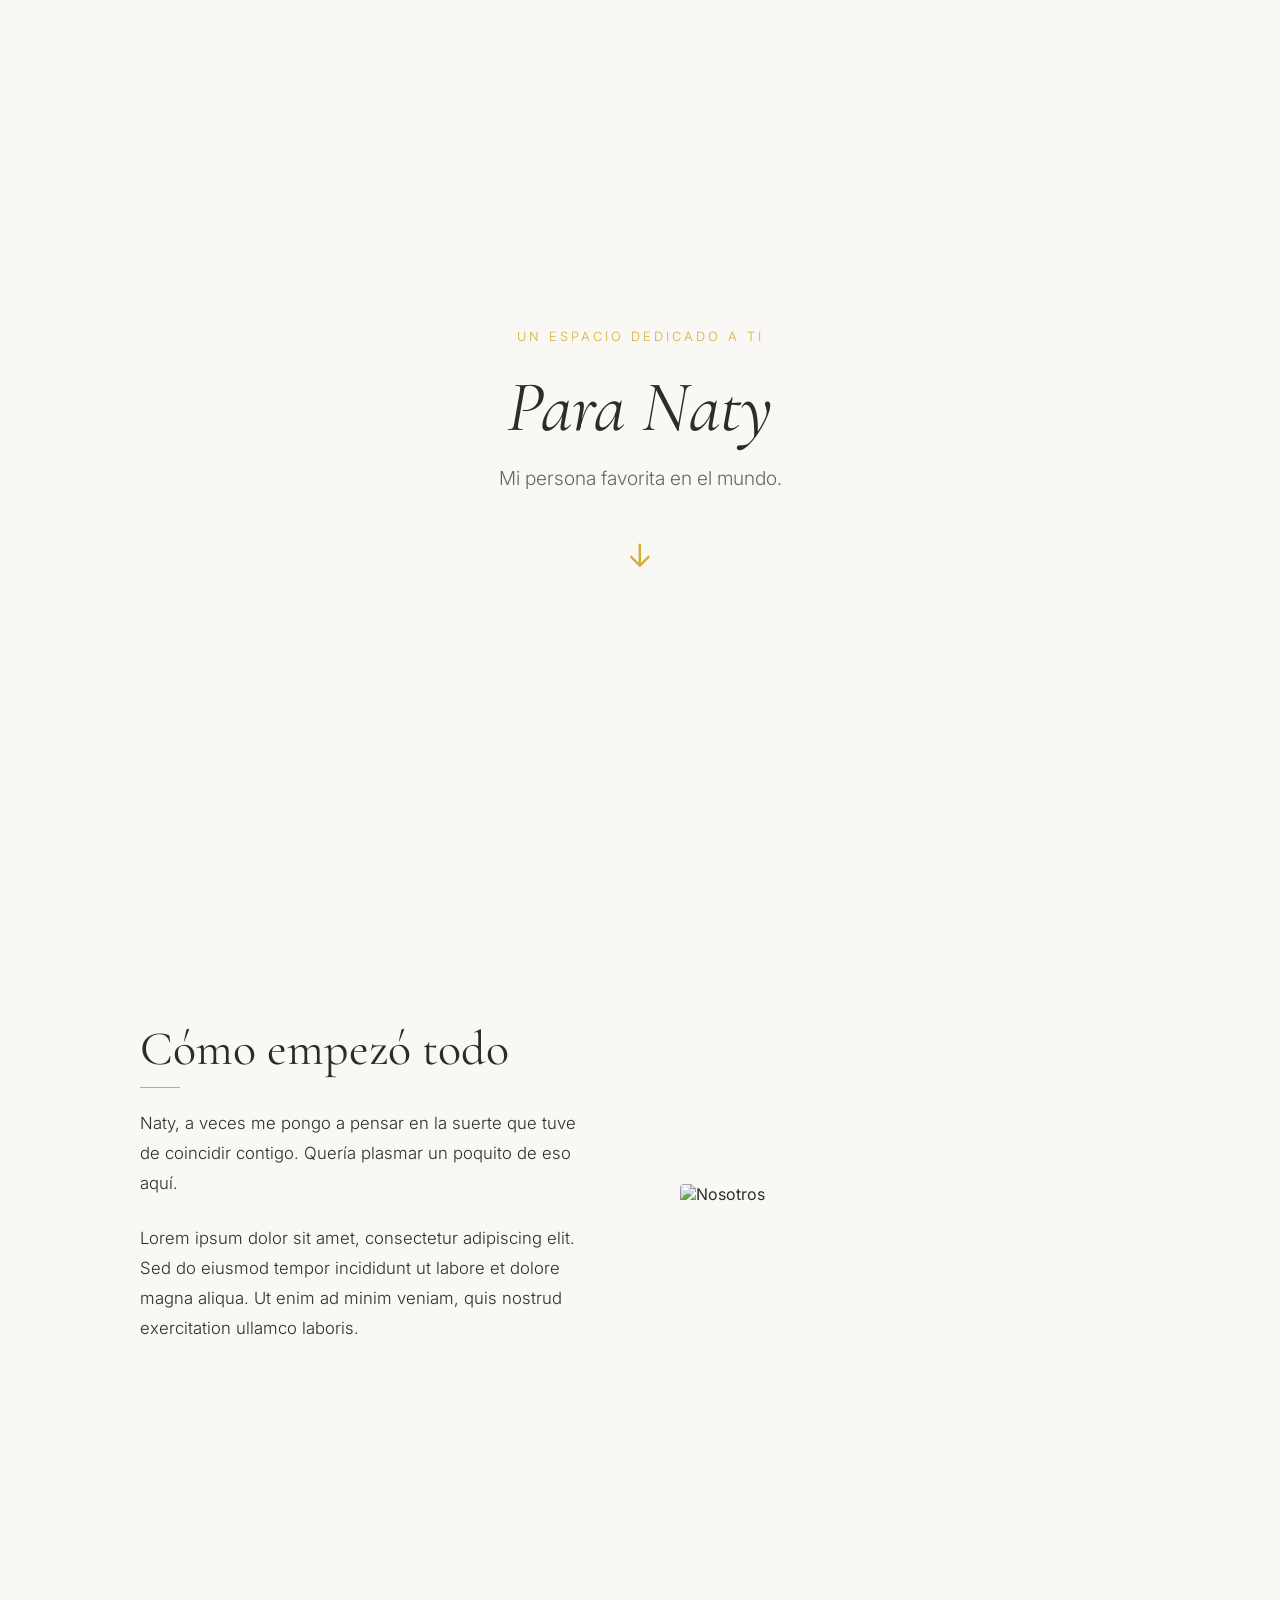
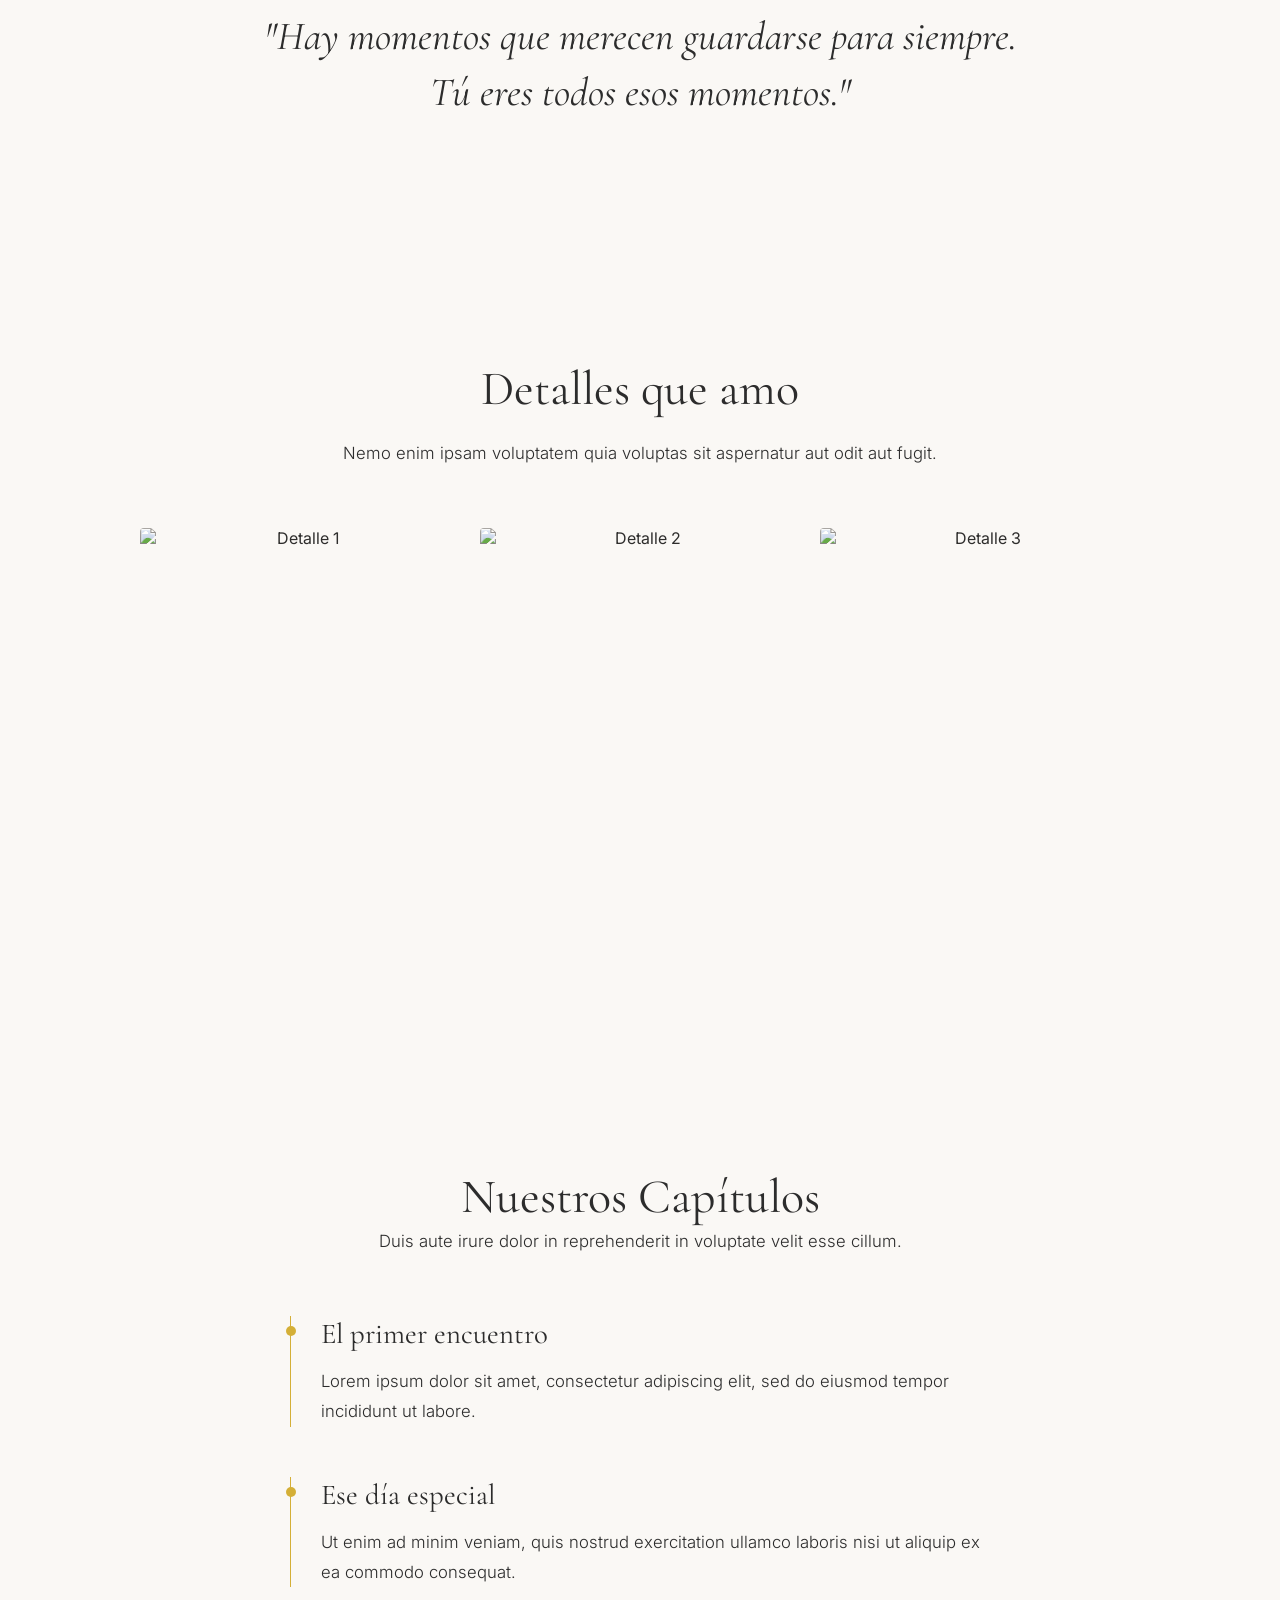
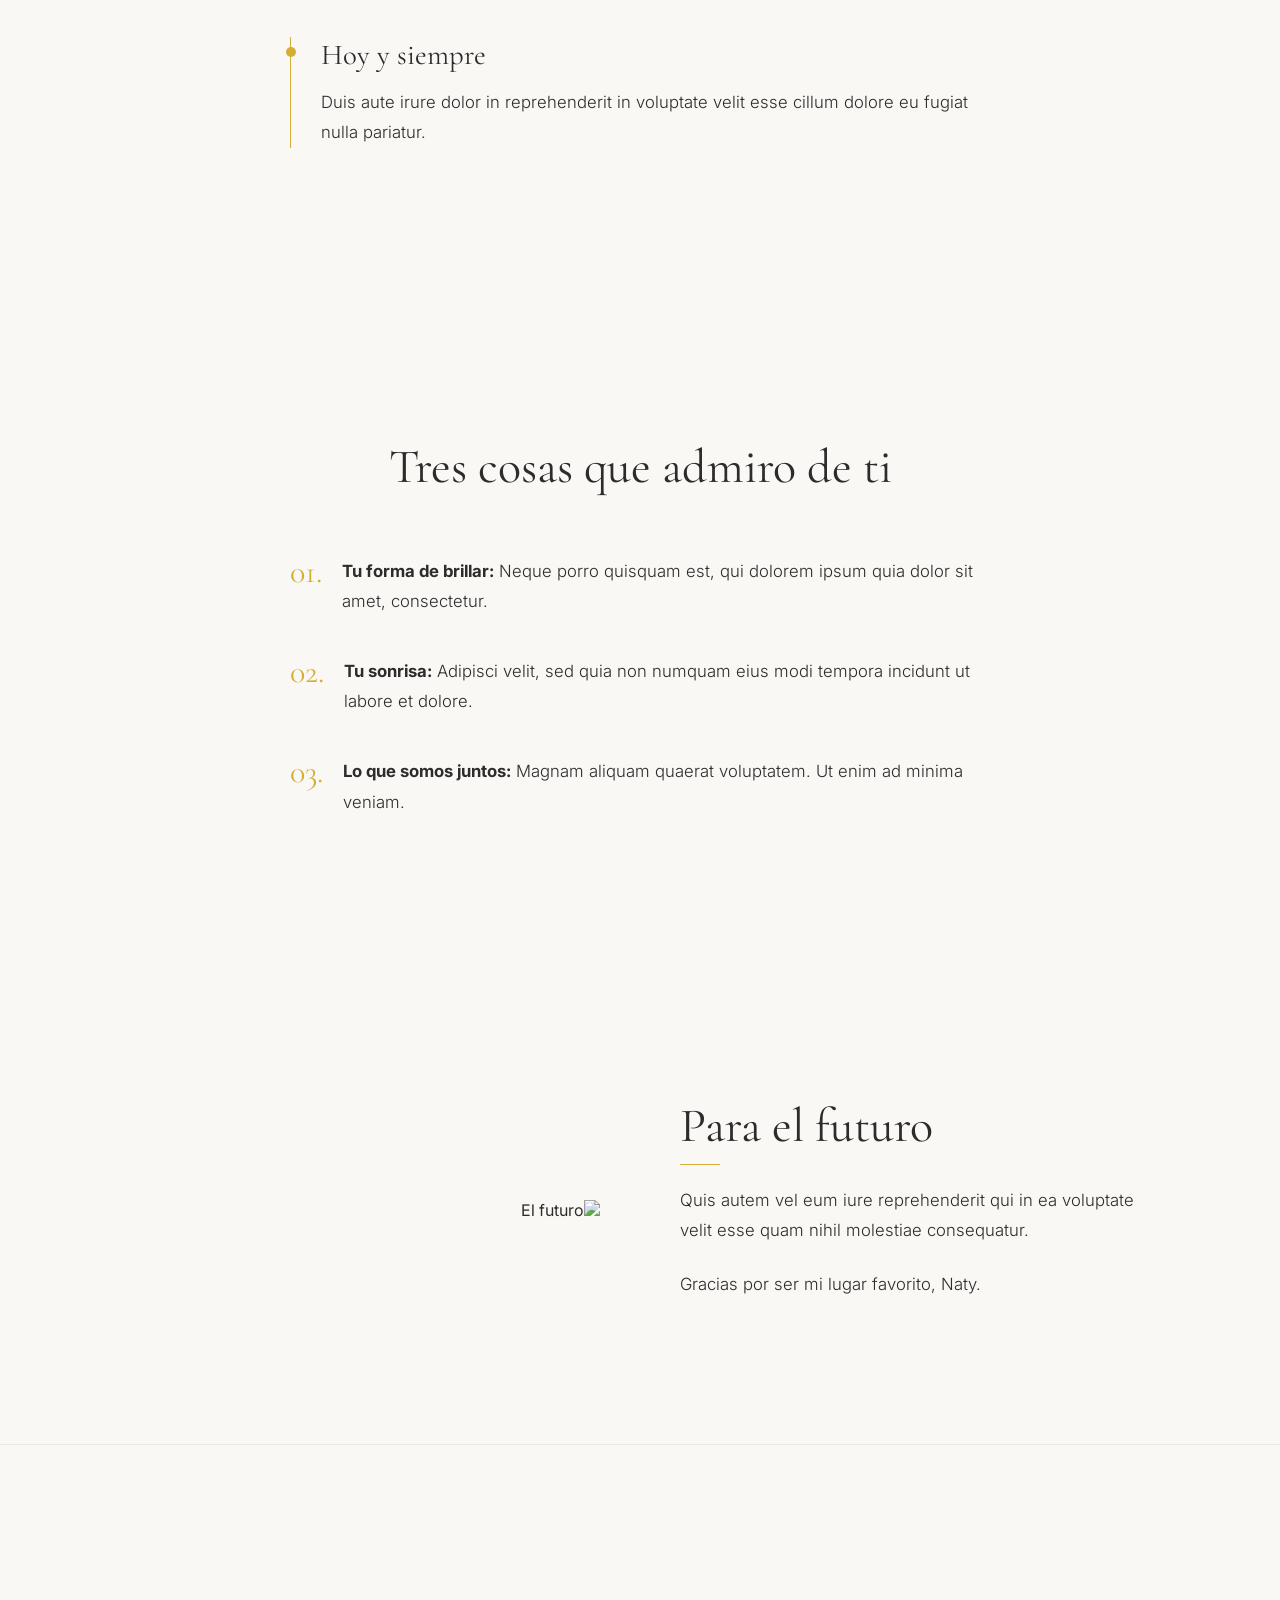
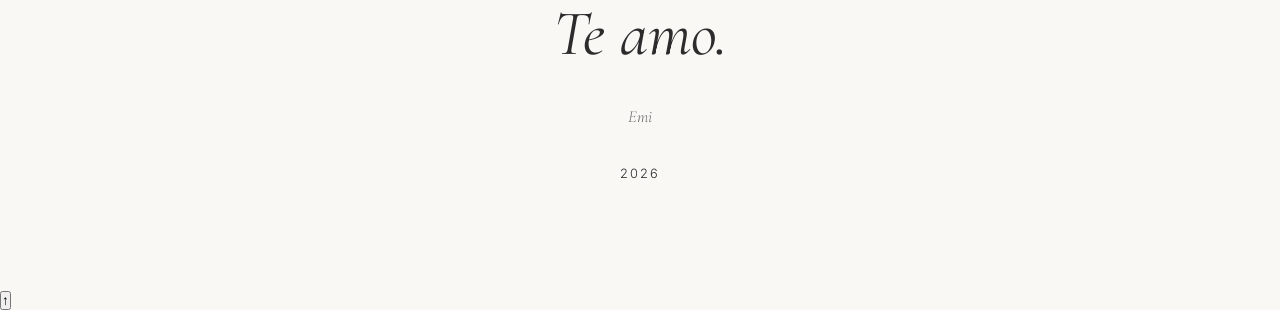
==== index.html @ 1754ae79 "Update index.html" ====
<!DOCTYPE html>
<html lang="es">
<head>
    <meta charset="UTF-8">
    <meta name="viewport" content="width=device-width, initial-scale=1.0">
    <title>Para Naty</title>
    <link rel="stylesheet" href="style.css">
    <link rel="preconnect" href="https://fonts.googleapis.com">
    <link rel="preconnect" href="https://fonts.gstatic.com" crossorigin>
    <link href="https://fonts.googleapis.com/css2?family=Cormorant+Garamond:ital,wght@0,400;0,600;1,400&family=Inter:wght@300;400&display=swap" rel="stylesheet">
</head>
<body id="inicio">

    <header class="hero bg-main">
        <div class="hero-content fade-in">
            <p class="pre-title">Un espacio dedicado a ti</p>
            <h1>Para Naty</h1>
            <p class="subtitle">Mi persona favorita en el mundo.</p>
            <div class="scroll-down">↓</div>
        </div>
    </header>

    <section class="section-wrapper bg-alt scroll-reveal">
        <div class="container grid-section">
            <div class="text-block">
                <h2>Cómo empezó todo</h2>
                <p>Naty, a veces me pongo a pensar en la suerte que tuve de coincidir contigo. Quería plasmar un poquito de eso aquí.</p>
                <p>Lorem ipsum dolor sit amet, consectetur adipiscing elit. Sed do eiusmod tempor incididunt ut labore et dolore magna aliqua. Ut enim ad minim veniam, quis nostrud exercitation ullamco laboris.</p>
            </div>
            <div class="image-block">
                <img src="foto1.jpg" alt="Nosotros" class="minimal-img">
            </div>
        </div>
    </section>

    <section class="section-wrapper bg-main scroll-reveal">
        <div class="container quote-section">
            <blockquote>
                "Hay momentos que merecen guardarse para siempre. Tú eres todos esos momentos."
            </blockquote>
        </div>
    </section>

    <section class="section-wrapper bg-dark scroll-reveal">
        <div class="container gallery-section">
            <div class="gallery-header text-center">
                <h2>Detalles que amo</h2>
                <p>Nemo enim ipsam voluptatem quia voluptas sit aspernatur aut odit aut fugit.</p>
            </div>
            <div class="image-grid">
                <img src="foto2.jpg" alt="Detalle 1" class="gallery-img">
                <img src="foto3.jpg" alt="Detalle 2" class="gallery-img">
                <img src="foto4.jpg" alt="Detalle 3" class="gallery-img">
            </div>
        </div>
    </section>

    <section class="section-wrapper bg-alt scroll-reveal">
        <div class="container timeline-section">
            <div class="text-center timeline-header">
                <h2>Nuestros Capítulos</h2>
                <p>Duis aute irure dolor in reprehenderit in voluptate velit esse cillum.</p>
            </div>
            <div class="timeline">
                <div class="timeline-item">
                    <h3>El primer encuentro</h3>
                    <p>Lorem ipsum dolor sit amet, consectetur adipiscing elit, sed do eiusmod tempor incididunt ut labore.</p>
                </div>
                <div class="timeline-item">
                    <h3>Ese día especial</h3>
                    <p>Ut enim ad minim veniam, quis nostrud exercitation ullamco laboris nisi ut aliquip ex ea commodo consequat.</p>
                </div>
                <div class="timeline-item">
                    <h3>Hoy y siempre</h3>
                    <p>Duis aute irure dolor in reprehenderit in voluptate velit esse cillum dolore eu fugiat nulla pariatur.</p>
                </div>
            </div>
        </div>
    </section>

    <section class="section-wrapper bg-main scroll-reveal">
        <div class="container list-section">
            <div class="text-center list-header">
                <h2>Tres cosas que admiro de ti</h2>
            </div>
            <div class="elegant-list">
                <div class="list-item">
                    <span class="number">01.</span>
                    <p><strong>Tu forma de brillar:</strong> Neque porro quisquam est, qui dolorem ipsum quia dolor sit amet, consectetur.</p>
                </div>
                <div class="list-item">
                    <span class="number">02.</span>
                    <p><strong>Tu sonrisa:</strong> Adipisci velit, sed quia non numquam eius modi tempora incidunt ut labore et dolore.</p>
                </div>
                <div class="list-item">
                    <span class="number">03.</span>
                    <p><strong>Lo que somos juntos:</strong> Magnam aliquam quaerat voluptatem. Ut enim ad minima veniam.</p>
                </div>
            </div>
        </div>
    </section>

    <section class="section-wrapper bg-alt scroll-reveal">
        <div class="container grid-section reverse">
            <div class="text-block">
                <h2>Para el futuro</h2>
                <p>Quis autem vel eum iure reprehenderit qui in ea voluptate velit esse quam nihil molestiae consequatur.</p>
                <p>Gracias por ser mi lugar favorito, Naty.</p>
            </div>
            <div class="image-block">
                <img src="foto5.jpg" alt="El futuro" class="minimal-img">
            </div>
        </div>
    </section>

    <footer class="final-footer bg-dark scroll-reveal">
        <h2>Te amo.</h2>
        <div class="signature">
            <p>Emi</p>
        </div>
        <p class="date">2026</p>
    </footer>

    <button id="back-to-top" title="Volver al inicio">↑</button>

    <script src="script.js"></script>
</body>
</html>
---- style.css ----
:root {
    --bg-color: #FAF8F5;
    --text-main: #2C2C2C;
    --accent: #D4AF37; 
    --text-light: #666666;
    --font-heading: 'Cormorant Garamond', serif;
    --font-body: 'Inter', sans-serif;
}

* {
    margin: 0;
    padding: 0;
    box-sizing: border-box;
}

body {
    background-color: var(--bg-color);
    font-family: var(--font-body);
    color: var(--text-main);
    overflow-x: hidden;
    scroll-behavior: smooth; /* Vuelve el scroll libre y suave */
}

/* --- ESTILOS GENERALES --- */
h1, h2, h3, blockquote {
    font-family: var(--font-heading);
    font-weight: 400;
}

p {
    font-weight: 300;
    line-height: 1.8;
    margin-bottom: 1.5rem;
    font-size: 1.05rem;
}

.text-center {
    text-align: center;
}

.container {
    max-width: 1000px;
    margin: 0 auto;
    padding: 0 20px;
}

/* --- HERO (Portada) --- */
.hero {
    height: 100vh;
    display: flex;
    justify-content: center;
    align-items: center;
    text-align: center;
}
.hero h1 { font-size: 4.5rem; font-style: italic; margin-bottom: 10px; }
.pre-title { text-transform: uppercase; letter-spacing: 3px; font-size: 0.8rem; color: var(--accent); margin-bottom: 15px; }
.subtitle { font-size: 1.2rem; color: var(--text-light); }
.scroll-down { font-size: 2rem; color: var(--accent); margin-top: 40px; animation: bounce 2s infinite; }

/* --- GRID SECTIONS (Texto e Imagen) --- */
.grid-section {
    display: grid;
    grid-template-columns: 1fr 1fr;
    gap: 80px;
    align-items: center;
    padding: 120px 0; /* Mucho espacio para dar aire a la página */
}
.grid-section.reverse { direction: rtl; }
.grid-section.reverse .text-block { direction: ltr; }

.text-block h2 { 
    font-size: 3rem; 
    margin-bottom: 30px; 
    position: relative;
    display: inline-block;
}
.text-block h2::after {
    content: '';
    position: absolute;
    bottom: -10px;
    left: 0;
    width: 40px;
    height: 1px;
    background-color: var(--accent);
}

.minimal-img {
    width: 100%;
    height: auto;
    object-fit: cover;
    filter: grayscale(15%) sepia(5%);
    border-radius: 4px;
    transition: filter 0.8s ease, transform 0.8s ease;
}
.minimal-img:hover {
    filter: grayscale(0%) sepia(0%);
    transform: scale(1.02);
}

/* --- CITAS --- */
.quote-section { padding: 120px 0; text-align: center; }
blockquote { font-size: 2.5rem; font-style: italic; max-width: 800px; margin: 0 auto; line-height: 1.4; }

/* --- TIMELINE (Nueva Sección) --- */
.timeline-section { padding: 120px 0; max-width: 700px; margin: 0 auto; }
.timeline-header { margin-bottom: 60px; }
.timeline-header h2 { font-size: 3rem; }

.timeline-item {
    border-left: 1px solid var(--accent);
    padding-left: 30px;
    position: relative;
    margin-bottom: 50px;
}
.timeline-item::before {
    content: '';
    position: absolute;
    left: -5px;
    top: 10px;
    width: 10px;
    height: 10px;
    background-color: var(--accent);
    border-radius: 50%;
}
.timeline-item h3 { font-size: 1.8rem; margin-bottom: 15px; }

/* --- GALERÍA BENTO --- */
.gallery-section { padding: 120px 0; text-align: center; }
.gallery-header h2 { font-size: 3rem; margin-bottom: 20px; }
.image-grid { display: grid; grid-template-columns: repeat(3, 1fr); gap: 20px; margin-top: 60px; }
.gallery-img { width: 100%; aspect-ratio: 4/5; object-fit: cover; border-radius: 4px; filter: grayscale(10%) sepia(10%); transition: 0.5s; }
.gallery-img:hover { filter: grayscale(0%) sepia(0%); }

/* --- LISTA ELEGANTE (Nueva Sección) --- */
.list-section { padding: 120px 0; max-width: 700px; margin: 0 auto; }
.list-header { margin-bottom: 60px; }
.list-header h2 { font-size: 3rem; }
.list-item { display: flex; align-items: flex-start; margin-bottom: 40px; }
.list-item .number { font-family: var(--font-heading); font-size: 2rem; color: var(--accent); margin-right: 20px; line-height: 1; }
.list-item p { margin: 0; }

/* --- FOOTER --- */
.final-footer { padding: 150px 20px 80px; text-align: center; border-top: 1px solid #EAEAEA; }
.final-footer h2 { font-size: 4rem; font-style: italic; margin-bottom: 30px; }
.signature { font-family: var(--font-heading); font-style: italic; font-size: 2rem; color: var(--text-light); }
.date { margin-top: 30px; font-size: 0.8rem; letter-spacing: 2px; }

/* --- ANIMACIONES --- */
.fade-in { opacity: 0; animation: fadeInIntro 2s forwards; }

.scroll-reveal {
    opacity: 0;
    transform: translateY(40px);
    transition: opacity 1.2s ease-out, transform 1.2s ease-out;
}
.scroll-reveal.active {
    opacity: 1;
    transform: translateY(0);
}

@keyframes fadeInIntro { to { opacity: 1; } }
@keyframes bounce {
    0%, 20%, 50%, 80%, 100% {transform: translateY(0);}
    40% {transform: translateY(-10px);}
    60% {transform: translateY(-5px);}
}

/* --- RESPONSIVE --- */
@media (max-width: 768px) {
    .hero h1 { font-size: 3.5rem; }
    .grid-section { grid-template-columns: 1fr; gap: 40px; padding: 80px 0; text-align: center; }
    .grid-section.reverse { direction: ltr; }
    .text-block h2::after { left: 50%; transform: translateX(-50%); } /* Centra la rayita en móvil */
    .image-grid { grid-template-columns: 1fr; }
    blockquote { font-size: 1.8rem; }
    .timeline-item { padding-left: 20px; }
    .list-item { flex-direction: column; text-align: left; }
    .list-item .number { margin-bottom: 10px; }
}:root {
    --bg-color: #FAF8F5;
    --text-main: #2C2C2C;
    --accent: #D4AF37; 
    --text-light: #666666;
    --font-heading: 'Cormorant Garamond', serif;
    --font-body: 'Inter', sans-serif;
}

* {
    margin: 0;
    padding: 0;
    box-sizing: border-box;
}

body {
    background-color: var(--bg-color);
    font-family: var(--font-body);
    color: var(--text-main);
    overflow-x: hidden;
    scroll-behavior: smooth; /* Vuelve el scroll libre y suave */
}

/* --- ESTILOS GENERALES --- */
h1, h2, h3, blockquote {
    font-family: var(--font-heading);
    font-weight: 400;
}

p {
    font-weight: 300;
    line-height: 1.8;
    margin-bottom: 1.5rem;
    font-size: 1.05rem;
}

.text-center {
    text-align: center;
}

.container {
    max-width: 1000px;
    margin: 0 auto;
    padding: 0 20px;
}

/* --- HERO (Portada) --- */
.hero {
    height: 100vh;
    display: flex;
    justify-content: center;
    align-items: center;
    text-align: center;
}
.hero h1 { font-size: 4.5rem; font-style: italic; margin-bottom: 10px; }
.pre-title { text-transform: uppercase; letter-spacing: 3px; font-size: 0.8rem; color: var(--accent); margin-bottom: 15px; }
.subtitle { font-size: 1.2rem; color: var(--text-light); }
.scroll-down { font-size: 2rem; color: var(--accent); margin-top: 40px; animation: bounce 2s infinite; }

/* --- GRID SECTIONS (Texto e Imagen) --- */
.grid-section {
    display: grid;
    grid-template-columns: 1fr 1fr;
    gap: 80px;
    align-items: center;
    padding: 120px 0; /* Mucho espacio para dar aire a la página */
}
.grid-section.reverse { direction: rtl; }
.grid-section.reverse .text-block { direction: ltr; }

.text-block h2 { 
    font-size: 3rem; 
    margin-bottom: 30px; 
    position: relative;
    display: inline-block;
}
.text-block h2::after {
    content: '';
    position: absolute;
    bottom: -10px;
    left: 0;
    width: 40px;
    height: 1px;
    background-color: var(--accent);
}

.minimal-img {
    width: 100%;
    height: auto;
    object-fit: cover;
    filter: grayscale(15%) sepia(5%);
    border-radius: 4px;
    transition: filter 0.8s ease, transform 0.8s ease;
}
.minimal-img:hover {
    filter: grayscale(0%) sepia(0%);
    transform: scale(1.02);
}

/* --- CITAS --- */
.quote-section { padding: 120px 0; text-align: center; }
blockquote { font-size: 2.5rem; font-style: italic; max-width: 800px; margin: 0 auto; line-height: 1.4; }

/* --- TIMELINE (Nueva Sección) --- */
.timeline-section { padding: 120px 0; max-width: 700px; margin: 0 auto; }
.timeline-header { margin-bottom: 60px; }
.timeline-header h2 { font-size: 3rem; }

.timeline-item {
    border-left: 1px solid var(--accent);
    padding-left: 30px;
    position: relative;
    margin-bottom: 50px;
}
.timeline-item::before {
    content: '';
    position: absolute;
    left: -5px;
    top: 10px;
    width: 10px;
    height: 10px;
    background-color: var(--accent);
    border-radius: 50%;
}
.timeline-item h3 { font-size: 1.8rem; margin-bottom: 15px; }

/* --- GALERÍA BENTO --- */
.gallery-section { padding: 120px 0; text-align: center; }
.gallery-header h2 { font-size: 3rem; margin-bottom: 20px; }
.image-grid { display: grid; grid-template-columns: repeat(3, 1fr); gap: 20px; margin-top: 60px; }
.gallery-img { width: 100%; aspect-ratio: 4/5; object-fit: cover; border-radius: 4px; filter: grayscale(10%) sepia(10%); transition: 0.5s; }
.gallery-img:hover { filter: grayscale(0%) sepia(0%); }

/* --- LISTA ELEGANTE (Nueva Sección) --- */
.list-section { padding: 120px 0; max-width: 700px; margin: 0 auto; }
.list-header { margin-bottom: 60px; }
.list-header h2 { font-size: 3rem; }
.list-item { display: flex; align-items: flex-start; margin-bottom: 40px; }
.list-item .number { font-family: var(--font-heading); font-size: 2rem; color: var(--accent); margin-right: 20px; line-height: 1; }
.list-item p { margin: 0; }

/* --- FOOTER --- */
.final-footer { padding: 150px 20px 80px; text-align: center; border-top: 1px solid #EAEAEA; }
.final-footer h2 { font-size: 4rem; font-style: italic; margin-bottom: 30px; }
.signature { font-family: var(--font-heading); font-style: italic; font-size: 2rem; color: var(--text-light); }
.date { margin-top: 30px; font-size: 0.8rem; letter-spacing: 2px; }

/* --- ANIMACIONES --- */
.fade-in { opacity: 0; animation: fadeInIntro 2s forwards; }

.scroll-reveal {
    opacity: 0;
    transform: translateY(40px);
    transition: opacity 1.2s ease-out, transform 1.2s ease-out;
}
.scroll-reveal.active {
    opacity: 1;
    transform: translateY(0);
}

@keyframes fadeInIntro { to { opacity: 1; } }
@keyframes bounce {
    0%, 20%, 50%, 80%, 100% {transform: translateY(0);}
    40% {transform: translateY(-10px);}
    60% {transform: translateY(-5px);}
}

/* --- RESPONSIVE --- */
@media (max-width: 768px) {
    .hero h1 { font-size: 3.5rem; }
    .grid-section { grid-template-columns: 1fr; gap: 40px; padding: 80px 0; text-align: center; }
    .grid-section.reverse { direction: ltr; }
    .text-block h2::after { left: 50%; transform: translateX(-50%); } /* Centra la rayita en móvil */
    .image-grid { grid-template-columns: 1fr; }
    blockquote { font-size: 1.8rem; }
    .timeline-item { padding-left: 20px; }
    .list-item { flex-direction: column; text-align: left; }
    .list-item .number { margin-bottom: 10px; }
}
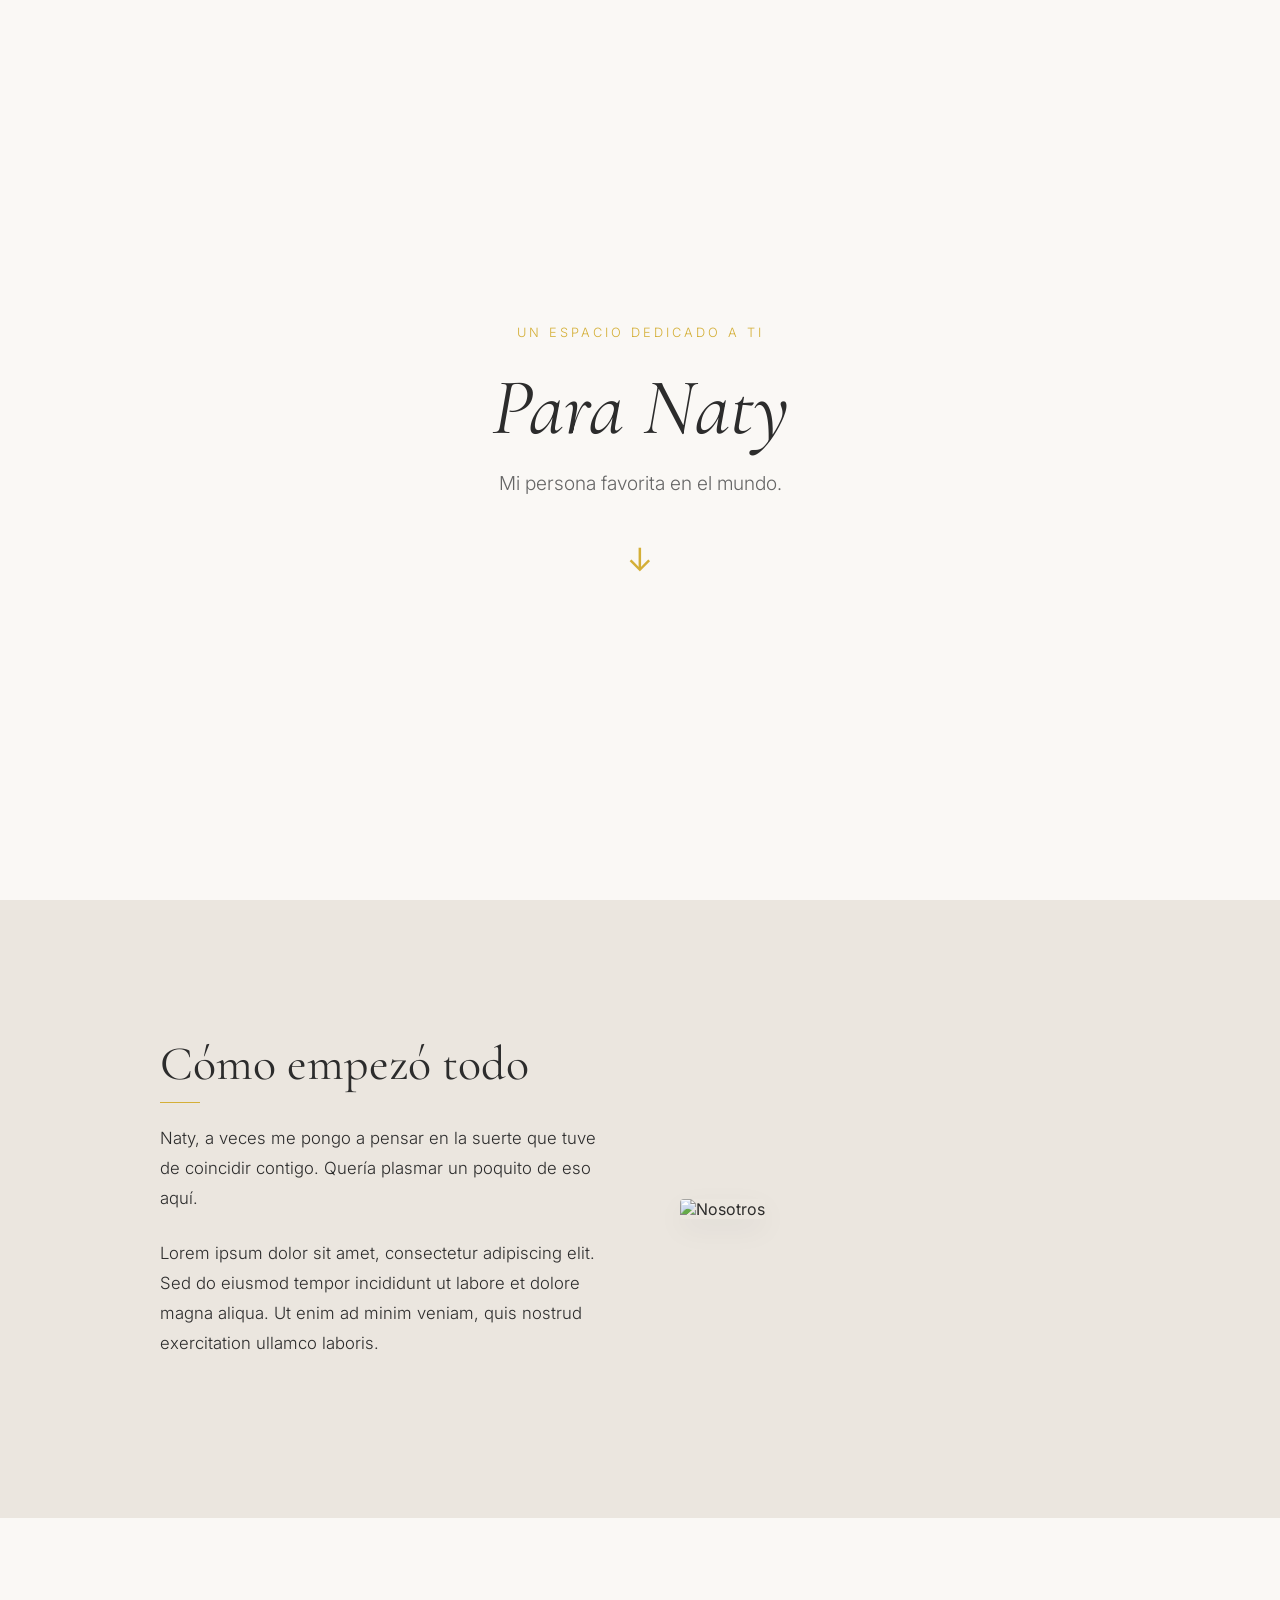
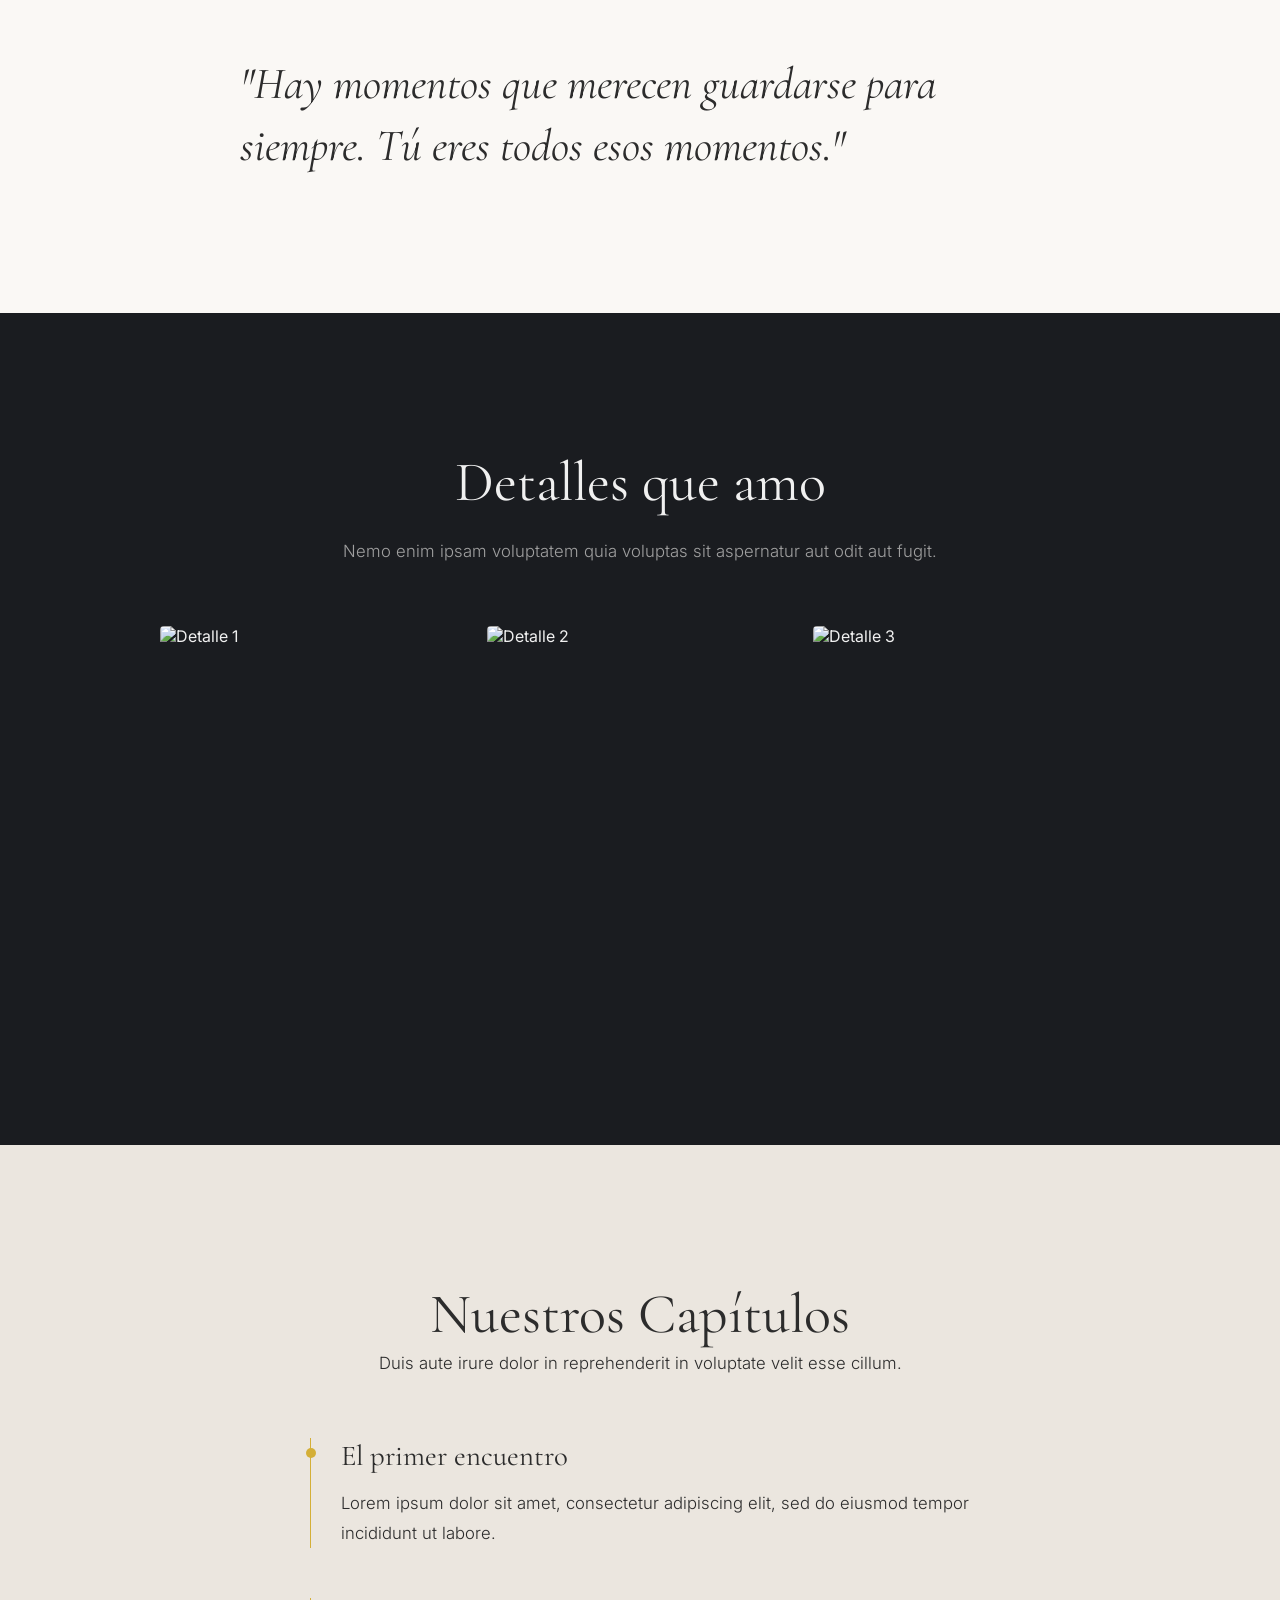
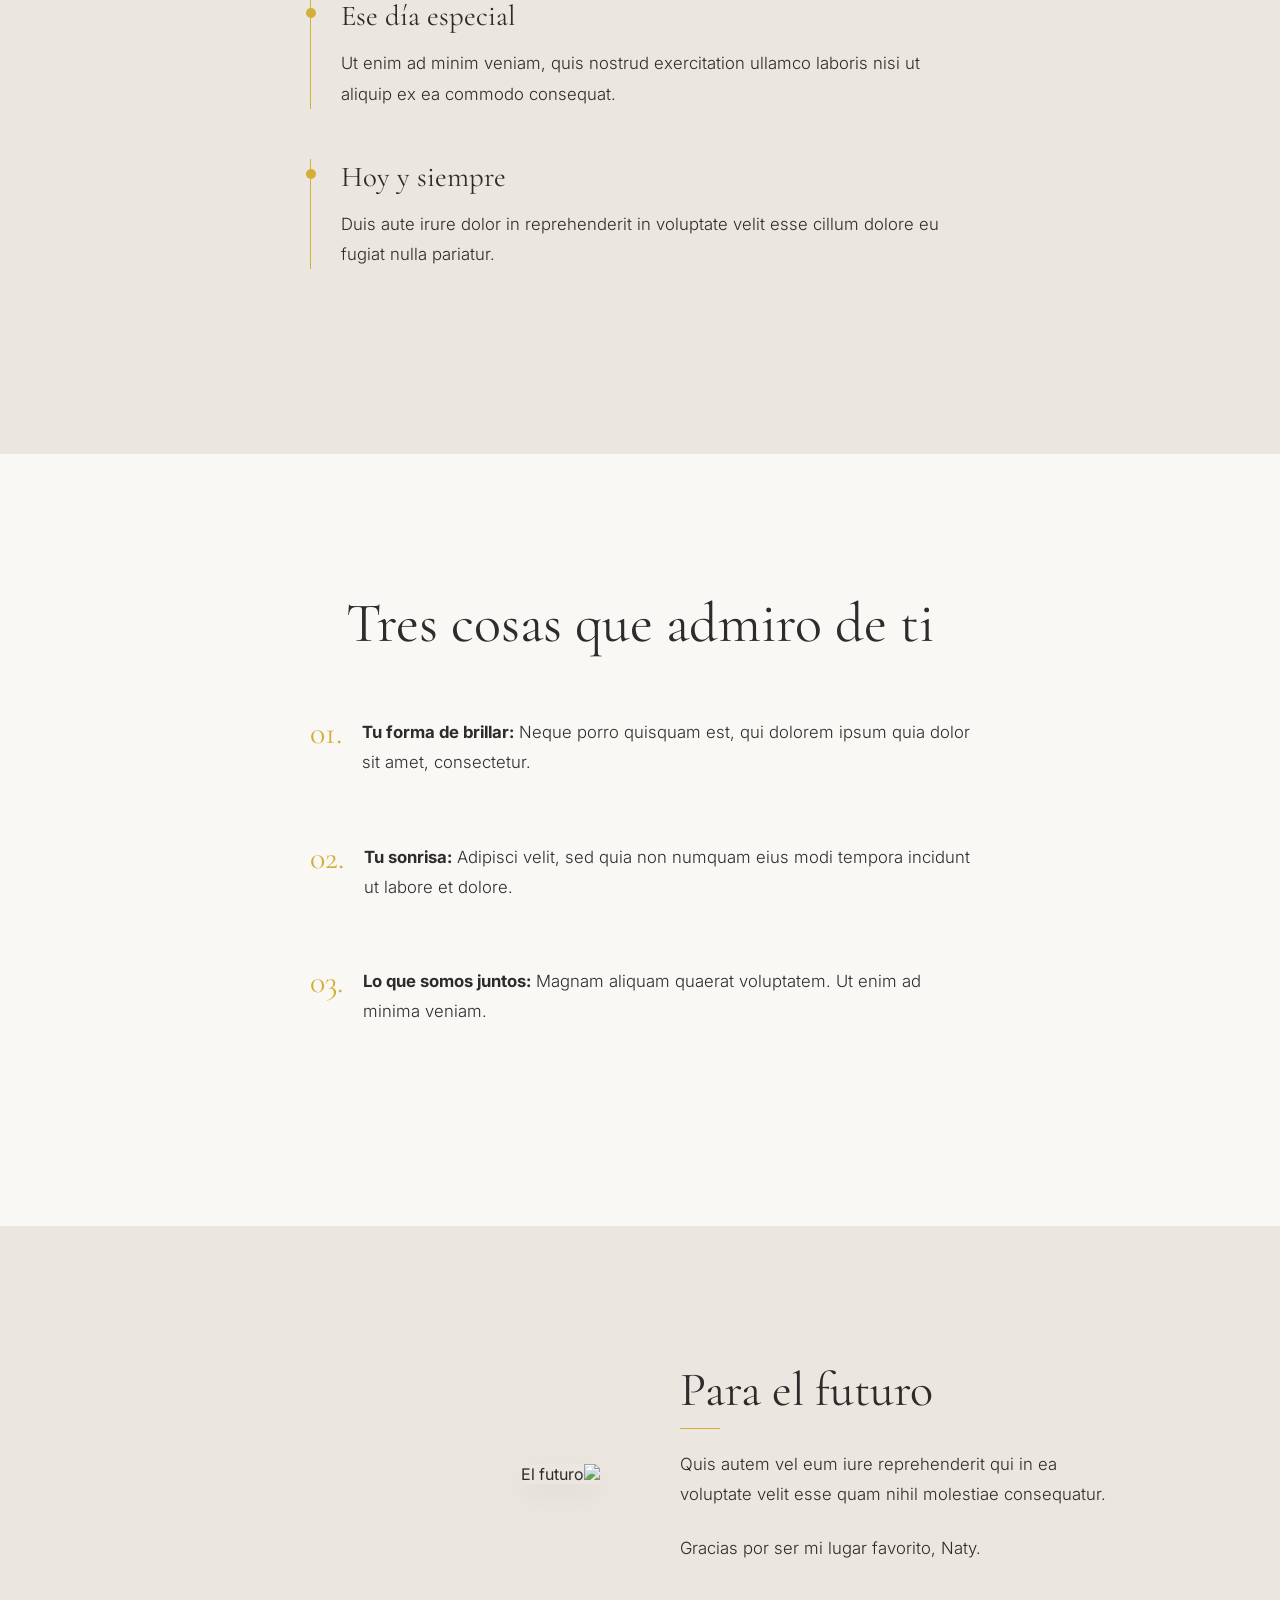
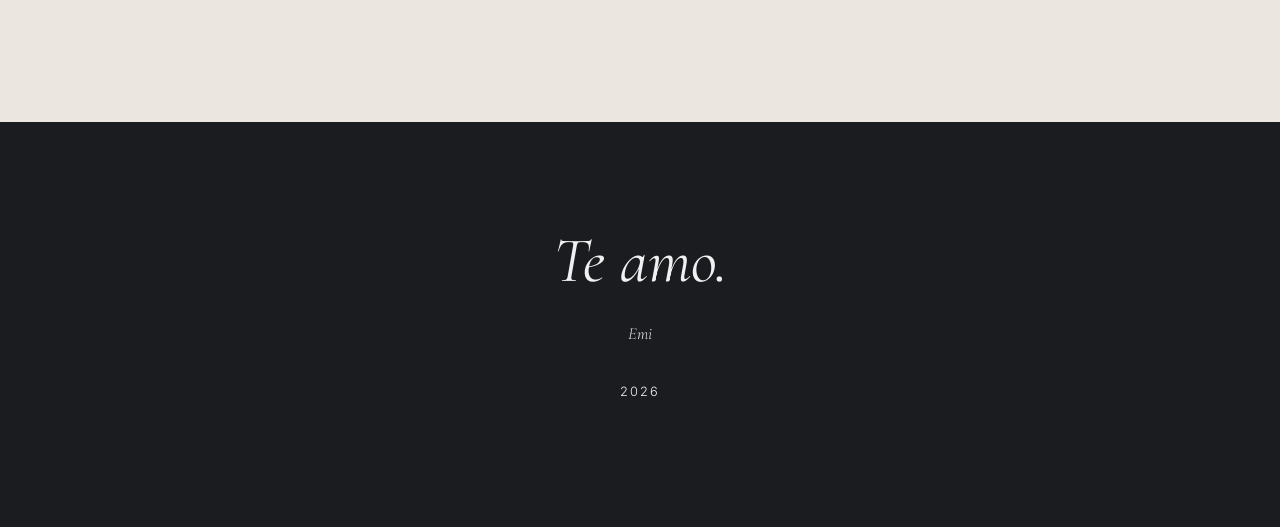
==== commit 809ebf9a: "Update index.html" ====
--- a/index.html
+++ b/index.html
@@ -28,7 +28,7 @@
                 <p>Lorem ipsum dolor sit amet, consectetur adipiscing elit. Sed do eiusmod tempor incididunt ut labore et dolore magna aliqua. Ut enim ad minim veniam, quis nostrud exercitation ullamco laboris.</p>
             </div>
             <div class="image-block">
-                <img src="foto1.jpg" alt="Nosotros" class="minimal-img">
+                <img src="foto1.jpeg" alt="Nosotros" class="minimal-img">
             </div>
         </div>
     </section>
@@ -48,9 +48,9 @@
                 <p>Nemo enim ipsam voluptatem quia voluptas sit aspernatur aut odit aut fugit.</p>
             </div>
             <div class="image-grid">
-                <img src="foto2.jpg" alt="Detalle 1" class="gallery-img">
-                <img src="foto3.jpg" alt="Detalle 2" class="gallery-img">
-                <img src="foto4.jpg" alt="Detalle 3" class="gallery-img">
+                <img src="foto2.jpeg" alt="Detalle 1" class="gallery-img">
+                <img src="foto3.jpeg" alt="Detalle 2" class="gallery-img">
+                <img src="foto4.jpeg" alt="Detalle 3" class="gallery-img">
             </div>
         </div>
     </section>
@@ -108,7 +108,7 @@
                 <p>Gracias por ser mi lugar favorito, Naty.</p>
             </div>
             <div class="image-block">
-                <img src="foto5.jpg" alt="El futuro" class="minimal-img">
+                <img src="foto5.jpeg" alt="El futuro" class="minimal-img">
             </div>
         </div>
     </section>
--- a/style.css
+++ b/style.css
@@ -1,8 +1,16 @@
 :root {
-    --bg-color: #FAF8F5;
+    /* Paleta de colores */
+    --bg-main: #FAF8F5;    /* Crema claro */
+    --bg-alt: #EBE6DF;     /* Beige/Gris cálido para separar */
+    --bg-dark: #1A1C20;    /* Oscuro muy elegante */
+    
     --text-main: #2C2C2C;
-    --accent: #D4AF37; 
     --text-light: #666666;
+    --text-inverse: #F0F0F0; /* Texto claro para la sección oscura */
+    
+    --accent: #D4AF37;       /* Dorado/Mostaza elegante */
+    
+    /* Fuentes */
     --font-heading: 'Cormorant Garamond', serif;
     --font-body: 'Inter', sans-serif;
 }
@@ -13,33 +21,41 @@
     box-sizing: border-box;
 }
 
+html {
+    scroll-behavior: smooth;
+}
+
 body {
-    background-color: var(--bg-color);
     font-family: var(--font-body);
     color: var(--text-main);
     overflow-x: hidden;
-    scroll-behavior: smooth; /* Vuelve el scroll libre y suave */
+    background-color: var(--bg-main);
 }
 
-/* --- ESTILOS GENERALES --- */
-h1, h2, h3, blockquote {
-    font-family: var(--font-heading);
-    font-weight: 400;
+/* --- CLASES DE SEPARACIÓN (La magia de los bloques) --- */
+.section-wrapper {
+    width: 100%;
+    padding: 15vh 0; /* Asegura que cada sección sea inmensa y respire */
+    display: flex;
+    align-items: center;
 }
 
-p {
-    font-weight: 300;
-    line-height: 1.8;
-    margin-bottom: 1.5rem;
-    font-size: 1.05rem;
-}
+.bg-main { background-color: var(--bg-main); color: var(--text-main); }
+.bg-alt { background-color: var(--bg-alt); color: var(--text-main); }
+.bg-dark { background-color: var(--bg-dark); color: var(--text-inverse); }
 
-.text-center {
-    text-align: center;
-}
+/* Ajustes de texto para modo oscuro */
+.bg-dark h2, .bg-dark p, .bg-dark blockquote { color: var(--text-inverse); }
+.bg-dark .gallery-header p { color: #A0A0A0; }
+
+/* --- ESTILOS GENERALES --- */
+h1, h2, h3, blockquote { font-family: var(--font-heading); font-weight: 400; }
+p { font-weight: 300; line-height: 1.8; margin-bottom: 1.5rem; font-size: 1.05rem; }
+.text-center { text-align: center; }
 
 .container {
     max-width: 1000px;
+    width: 100%;
     margin: 0 auto;
     padding: 0 20px;
 }
@@ -52,111 +68,89 @@
     align-items: center;
     text-align: center;
 }
-.hero h1 { font-size: 4.5rem; font-style: italic; margin-bottom: 10px; }
+.hero h1 { font-size: 5rem; font-style: italic; margin-bottom: 10px; }
 .pre-title { text-transform: uppercase; letter-spacing: 3px; font-size: 0.8rem; color: var(--accent); margin-bottom: 15px; }
 .subtitle { font-size: 1.2rem; color: var(--text-light); }
 .scroll-down { font-size: 2rem; color: var(--accent); margin-top: 40px; animation: bounce 2s infinite; }
 
-/* --- GRID SECTIONS (Texto e Imagen) --- */
+/* --- GRID SECTIONS --- */
 .grid-section {
     display: grid;
     grid-template-columns: 1fr 1fr;
     gap: 80px;
     align-items: center;
-    padding: 120px 0; /* Mucho espacio para dar aire a la página */
 }
 .grid-section.reverse { direction: rtl; }
 .grid-section.reverse .text-block { direction: ltr; }
 
-.text-block h2 { 
-    font-size: 3rem; 
-    margin-bottom: 30px; 
-    position: relative;
-    display: inline-block;
-}
-.text-block h2::after {
-    content: '';
-    position: absolute;
-    bottom: -10px;
-    left: 0;
-    width: 40px;
-    height: 1px;
-    background-color: var(--accent);
-}
+.text-block h2 { font-size: 3rem; margin-bottom: 30px; position: relative; display: inline-block; }
+.text-block h2::after { content: ''; position: absolute; bottom: -10px; left: 0; width: 40px; height: 1px; background-color: var(--accent); }
+.bg-dark .text-block h2::after { background-color: var(--text-inverse); }
 
 .minimal-img {
-    width: 100%;
-    height: auto;
-    object-fit: cover;
-    filter: grayscale(15%) sepia(5%);
-    border-radius: 4px;
+    width: 100%; height: auto; object-fit: cover;
+    filter: grayscale(15%) sepia(5%); border-radius: 4px;
     transition: filter 0.8s ease, transform 0.8s ease;
+    box-shadow: 0 10px 30px rgba(0,0,0,0.05);
 }
-.minimal-img:hover {
-    filter: grayscale(0%) sepia(0%);
-    transform: scale(1.02);
-}
+.minimal-img:hover { filter: grayscale(0%) sepia(0%); transform: translateY(-5px); }
 
 /* --- CITAS --- */
-.quote-section { padding: 120px 0; text-align: center; }
-blockquote { font-size: 2.5rem; font-style: italic; max-width: 800px; margin: 0 auto; line-height: 1.4; }
-
-/* --- TIMELINE (Nueva Sección) --- */
-.timeline-section { padding: 120px 0; max-width: 700px; margin: 0 auto; }
-.timeline-header { margin-bottom: 60px; }
-.timeline-header h2 { font-size: 3rem; }
-
-.timeline-item {
-    border-left: 1px solid var(--accent);
-    padding-left: 30px;
-    position: relative;
-    margin-bottom: 50px;
-}
-.timeline-item::before {
-    content: '';
-    position: absolute;
-    left: -5px;
-    top: 10px;
-    width: 10px;
-    height: 10px;
-    background-color: var(--accent);
-    border-radius: 50%;
-}
-.timeline-item h3 { font-size: 1.8rem; margin-bottom: 15px; }
+blockquote { font-size: 2.8rem; font-style: italic; max-width: 800px; margin: 0 auto; line-height: 1.4; }
 
 /* --- GALERÍA BENTO --- */
-.gallery-section { padding: 120px 0; text-align: center; }
-.gallery-header h2 { font-size: 3rem; margin-bottom: 20px; }
+.gallery-header h2 { font-size: 3.5rem; margin-bottom: 20px; }
 .image-grid { display: grid; grid-template-columns: repeat(3, 1fr); gap: 20px; margin-top: 60px; }
-.gallery-img { width: 100%; aspect-ratio: 4/5; object-fit: cover; border-radius: 4px; filter: grayscale(10%) sepia(10%); transition: 0.5s; }
-.gallery-img:hover { filter: grayscale(0%) sepia(0%); }
+.gallery-img { width: 100%; aspect-ratio: 4/5; object-fit: cover; border-radius: 4px; filter: grayscale(20%); transition: 0.5s; }
+.gallery-img:hover { filter: grayscale(0%); transform: scale(1.03); }
 
-/* --- LISTA ELEGANTE (Nueva Sección) --- */
-.list-section { padding: 120px 0; max-width: 700px; margin: 0 auto; }
+/* --- TIMELINE --- */
+.timeline-section { max-width: 700px; margin: 0 auto; }
+.timeline-header { margin-bottom: 60px; }
+.timeline-header h2 { font-size: 3.5rem; }
+.timeline-item { border-left: 1px solid var(--accent); padding-left: 30px; position: relative; margin-bottom: 50px; }
+.timeline-item::before { content: ''; position: absolute; left: -5px; top: 10px; width: 10px; height: 10px; background-color: var(--accent); border-radius: 50%; }
+.timeline-item h3 { font-size: 1.8rem; margin-bottom: 15px; color: var(--text-main); }
+
+/* --- LISTA ELEGANTE --- */
+.list-section { max-width: 700px; margin: 0 auto; }
 .list-header { margin-bottom: 60px; }
-.list-header h2 { font-size: 3rem; }
+.list-header h2 { font-size: 3.5rem; }
 .list-item { display: flex; align-items: flex-start; margin-bottom: 40px; }
 .list-item .number { font-family: var(--font-heading); font-size: 2rem; color: var(--accent); margin-right: 20px; line-height: 1; }
-.list-item p { margin: 0; }
 
 /* --- FOOTER --- */
-.final-footer { padding: 150px 20px 80px; text-align: center; border-top: 1px solid #EAEAEA; }
-.final-footer h2 { font-size: 4rem; font-style: italic; margin-bottom: 30px; }
-.signature { font-family: var(--font-heading); font-style: italic; font-size: 2rem; color: var(--text-light); }
-.date { margin-top: 30px; font-size: 0.8rem; letter-spacing: 2px; }
+.final-footer { padding: 100px 20px; text-align: center; }
+.final-footer h2 { font-size: 4rem; font-style: italic; margin-bottom: 20px; }
+.signature { font-family: var(--font-heading); font-style: italic; font-size: 2rem; color: var(--text-inverse); }
+.date { margin-top: 30px; font-size: 0.8rem; letter-spacing: 2px; color: #888; }
+
+/* --- BOTÓN VOLVER ARRIBA --- */
+#back-to-top {
+    position: fixed;
+    bottom: 30px;
+    right: 30px;
+    width: 50px;
+    height: 50px;
+    background-color: var(--accent);
+    color: #fff;
+    border: none;
+    border-radius: 50%;
+    font-size: 1.5rem;
+    cursor: pointer;
+    opacity: 0;
+    visibility: hidden;
+    transition: all 0.3s ease;
+    box-shadow: 0 4px 15px rgba(0,0,0,0.2);
+    z-index: 1000;
+}
+#back-to-top.show { opacity: 1; visibility: visible; }
+#back-to-top:hover { background-color: #b8962d; transform: translateY(-3px); }
 
 /* --- ANIMACIONES --- */
 .fade-in { opacity: 0; animation: fadeInIntro 2s forwards; }
-
-.scroll-reveal {
-    opacity: 0;
-    transform: translateY(40px);
-    transition: opacity 1.2s ease-out, transform 1.2s ease-out;
-}
-.scroll-reveal.active {
-    opacity: 1;
-    transform: translateY(0);
-}
+.scroll-reveal { opacity: 0; transform: translateY(50px); transition: all 1.2s cubic-bezier(0.25, 0.46, 0.45, 0.94); }
+.scroll-reveal.active { opacity: 1; transform: translateY(0); }
 
 @keyframes fadeInIntro { to { opacity: 1; } }
 @keyframes bounce {
@@ -167,191 +161,15 @@
 
 /* --- RESPONSIVE --- */
 @media (max-width: 768px) {
-    .hero h1 { font-size: 3.5rem; }
-    .grid-section { grid-template-columns: 1fr; gap: 40px; padding: 80px 0; text-align: center; }
+    .hero h1 { font-size: 4rem; }
+    .section-wrapper { padding: 10vh 0; } /* Un poco menos de espacio en móvil */
+    .grid-section { grid-template-columns: 1fr; gap: 40px; text-align: center; }
     .grid-section.reverse { direction: ltr; }
-    .text-block h2::after { left: 50%; transform: translateX(-50%); } /* Centra la rayita en móvil */
+    .text-block h2::after { left: 50%; transform: translateX(-50%); }
     .image-grid { grid-template-columns: 1fr; }
-    blockquote { font-size: 1.8rem; }
+    blockquote { font-size: 2rem; }
     .timeline-item { padding-left: 20px; }
     .list-item { flex-direction: column; text-align: left; }
     .list-item .number { margin-bottom: 10px; }
-}:root {
-    --bg-color: #FAF8F5;
-    --text-main: #2C2C2C;
-    --accent: #D4AF37; 
-    --text-light: #666666;
-    --font-heading: 'Cormorant Garamond', serif;
-    --font-body: 'Inter', sans-serif;
+    #back-to-top { bottom: 20px; right: 20px; width: 40px; height: 40px; font-size: 1.2rem; }
 }
-
-* {
-    margin: 0;
-    padding: 0;
-    box-sizing: border-box;
-}
-
-body {
-    background-color: var(--bg-color);
-    font-family: var(--font-body);
-    color: var(--text-main);
-    overflow-x: hidden;
-    scroll-behavior: smooth; /* Vuelve el scroll libre y suave */
-}
-
-/* --- ESTILOS GENERALES --- */
-h1, h2, h3, blockquote {
-    font-family: var(--font-heading);
-    font-weight: 400;
-}
-
-p {
-    font-weight: 300;
-    line-height: 1.8;
-    margin-bottom: 1.5rem;
-    font-size: 1.05rem;
-}
-
-.text-center {
-    text-align: center;
-}
-
-.container {
-    max-width: 1000px;
-    margin: 0 auto;
-    padding: 0 20px;
-}
-
-/* --- HERO (Portada) --- */
-.hero {
-    height: 100vh;
-    display: flex;
-    justify-content: center;
-    align-items: center;
-    text-align: center;
-}
-.hero h1 { font-size: 4.5rem; font-style: italic; margin-bottom: 10px; }
-.pre-title { text-transform: uppercase; letter-spacing: 3px; font-size: 0.8rem; color: var(--accent); margin-bottom: 15px; }
-.subtitle { font-size: 1.2rem; color: var(--text-light); }
-.scroll-down { font-size: 2rem; color: var(--accent); margin-top: 40px; animation: bounce 2s infinite; }
-
-/* --- GRID SECTIONS (Texto e Imagen) --- */
-.grid-section {
-    display: grid;
-    grid-template-columns: 1fr 1fr;
-    gap: 80px;
-    align-items: center;
-    padding: 120px 0; /* Mucho espacio para dar aire a la página */
-}
-.grid-section.reverse { direction: rtl; }
-.grid-section.reverse .text-block { direction: ltr; }
-
-.text-block h2 { 
-    font-size: 3rem; 
-    margin-bottom: 30px; 
-    position: relative;
-    display: inline-block;
-}
-.text-block h2::after {
-    content: '';
-    position: absolute;
-    bottom: -10px;
-    left: 0;
-    width: 40px;
-    height: 1px;
-    background-color: var(--accent);
-}
-
-.minimal-img {
-    width: 100%;
-    height: auto;
-    object-fit: cover;
-    filter: grayscale(15%) sepia(5%);
-    border-radius: 4px;
-    transition: filter 0.8s ease, transform 0.8s ease;
-}
-.minimal-img:hover {
-    filter: grayscale(0%) sepia(0%);
-    transform: scale(1.02);
-}
-
-/* --- CITAS --- */
-.quote-section { padding: 120px 0; text-align: center; }
-blockquote { font-size: 2.5rem; font-style: italic; max-width: 800px; margin: 0 auto; line-height: 1.4; }
-
-/* --- TIMELINE (Nueva Sección) --- */
-.timeline-section { padding: 120px 0; max-width: 700px; margin: 0 auto; }
-.timeline-header { margin-bottom: 60px; }
-.timeline-header h2 { font-size: 3rem; }
-
-.timeline-item {
-    border-left: 1px solid var(--accent);
-    padding-left: 30px;
-    position: relative;
-    margin-bottom: 50px;
-}
-.timeline-item::before {
-    content: '';
-    position: absolute;
-    left: -5px;
-    top: 10px;
-    width: 10px;
-    height: 10px;
-    background-color: var(--accent);
-    border-radius: 50%;
-}
-.timeline-item h3 { font-size: 1.8rem; margin-bottom: 15px; }
-
-/* --- GALERÍA BENTO --- */
-.gallery-section { padding: 120px 0; text-align: center; }
-.gallery-header h2 { font-size: 3rem; margin-bottom: 20px; }
-.image-grid { display: grid; grid-template-columns: repeat(3, 1fr); gap: 20px; margin-top: 60px; }
-.gallery-img { width: 100%; aspect-ratio: 4/5; object-fit: cover; border-radius: 4px; filter: grayscale(10%) sepia(10%); transition: 0.5s; }
-.gallery-img:hover { filter: grayscale(0%) sepia(0%); }
-
-/* --- LISTA ELEGANTE (Nueva Sección) --- */
-.list-section { padding: 120px 0; max-width: 700px; margin: 0 auto; }
-.list-header { margin-bottom: 60px; }
-.list-header h2 { font-size: 3rem; }
-.list-item { display: flex; align-items: flex-start; margin-bottom: 40px; }
-.list-item .number { font-family: var(--font-heading); font-size: 2rem; color: var(--accent); margin-right: 20px; line-height: 1; }
-.list-item p { margin: 0; }
-
-/* --- FOOTER --- */
-.final-footer { padding: 150px 20px 80px; text-align: center; border-top: 1px solid #EAEAEA; }
-.final-footer h2 { font-size: 4rem; font-style: italic; margin-bottom: 30px; }
-.signature { font-family: var(--font-heading); font-style: italic; font-size: 2rem; color: var(--text-light); }
-.date { margin-top: 30px; font-size: 0.8rem; letter-spacing: 2px; }
-
-/* --- ANIMACIONES --- */
-.fade-in { opacity: 0; animation: fadeInIntro 2s forwards; }
-
-.scroll-reveal {
-    opacity: 0;
-    transform: translateY(40px);
-    transition: opacity 1.2s ease-out, transform 1.2s ease-out;
-}
-.scroll-reveal.active {
-    opacity: 1;
-    transform: translateY(0);
-}
-
-@keyframes fadeInIntro { to { opacity: 1; } }
-@keyframes bounce {
-    0%, 20%, 50%, 80%, 100% {transform: translateY(0);}
-    40% {transform: translateY(-10px);}
-    60% {transform: translateY(-5px);}
-}
-
-/* --- RESPONSIVE --- */
-@media (max-width: 768px) {
-    .hero h1 { font-size: 3.5rem; }
-    .grid-section { grid-template-columns: 1fr; gap: 40px; padding: 80px 0; text-align: center; }
-    .grid-section.reverse { direction: ltr; }
-    .text-block h2::after { left: 50%; transform: translateX(-50%); } /* Centra la rayita en móvil */
-    .image-grid { grid-template-columns: 1fr; }
-    blockquote { font-size: 1.8rem; }
-    .timeline-item { padding-left: 20px; }
-    .list-item { flex-direction: column; text-align: left; }
-    .list-item .number { margin-bottom: 10px; }
-}
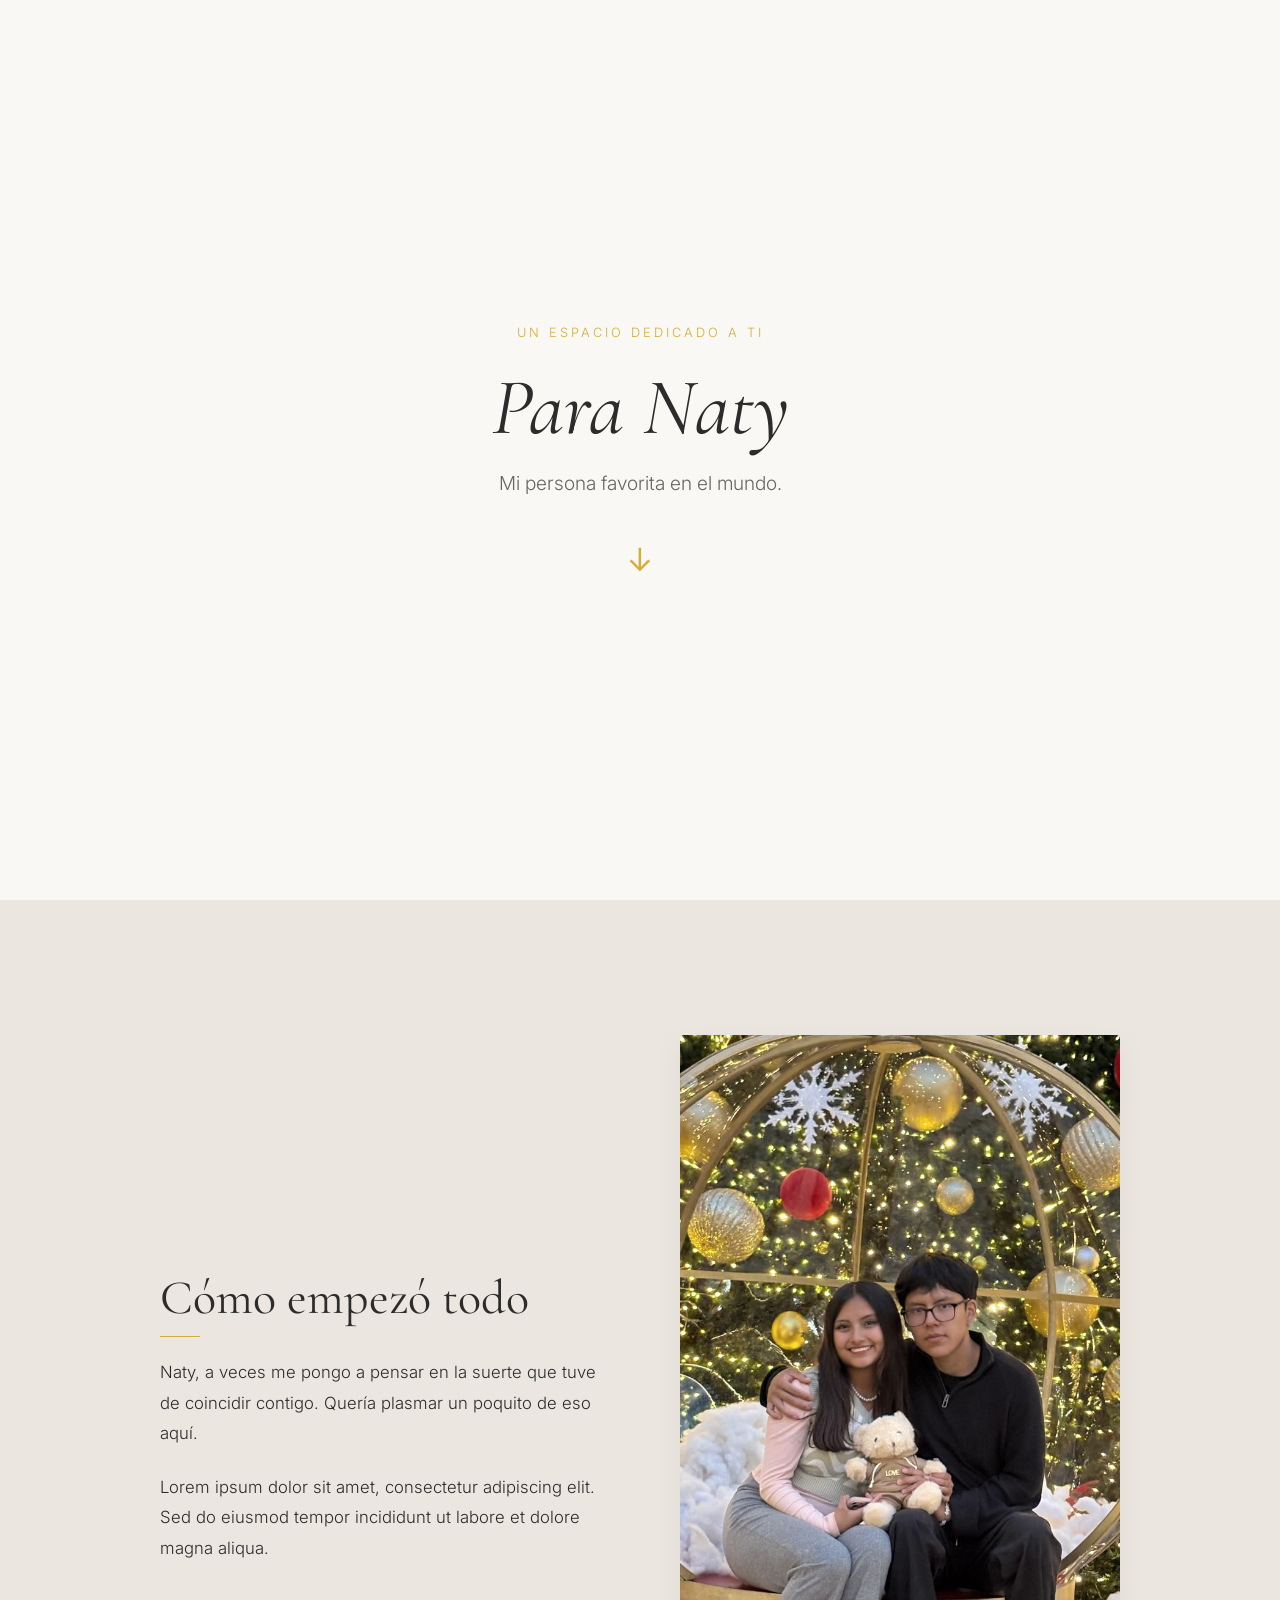
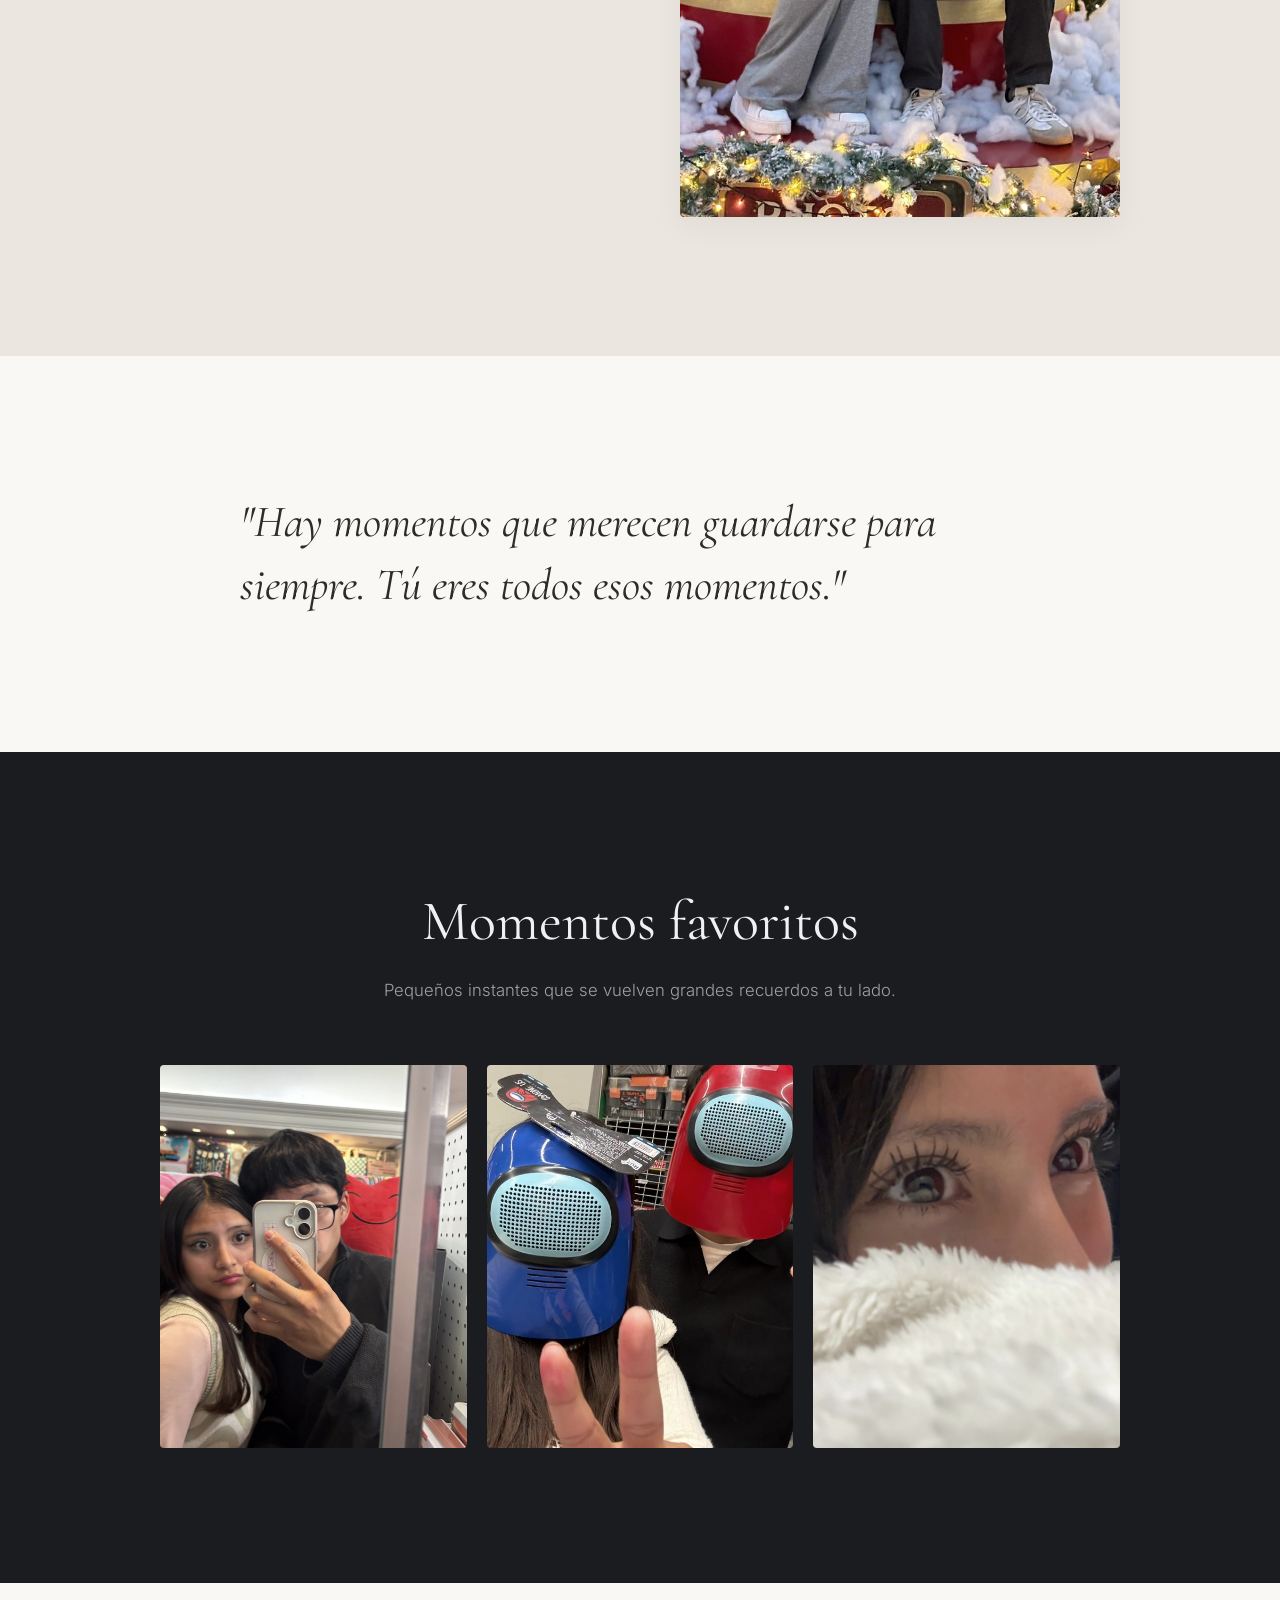
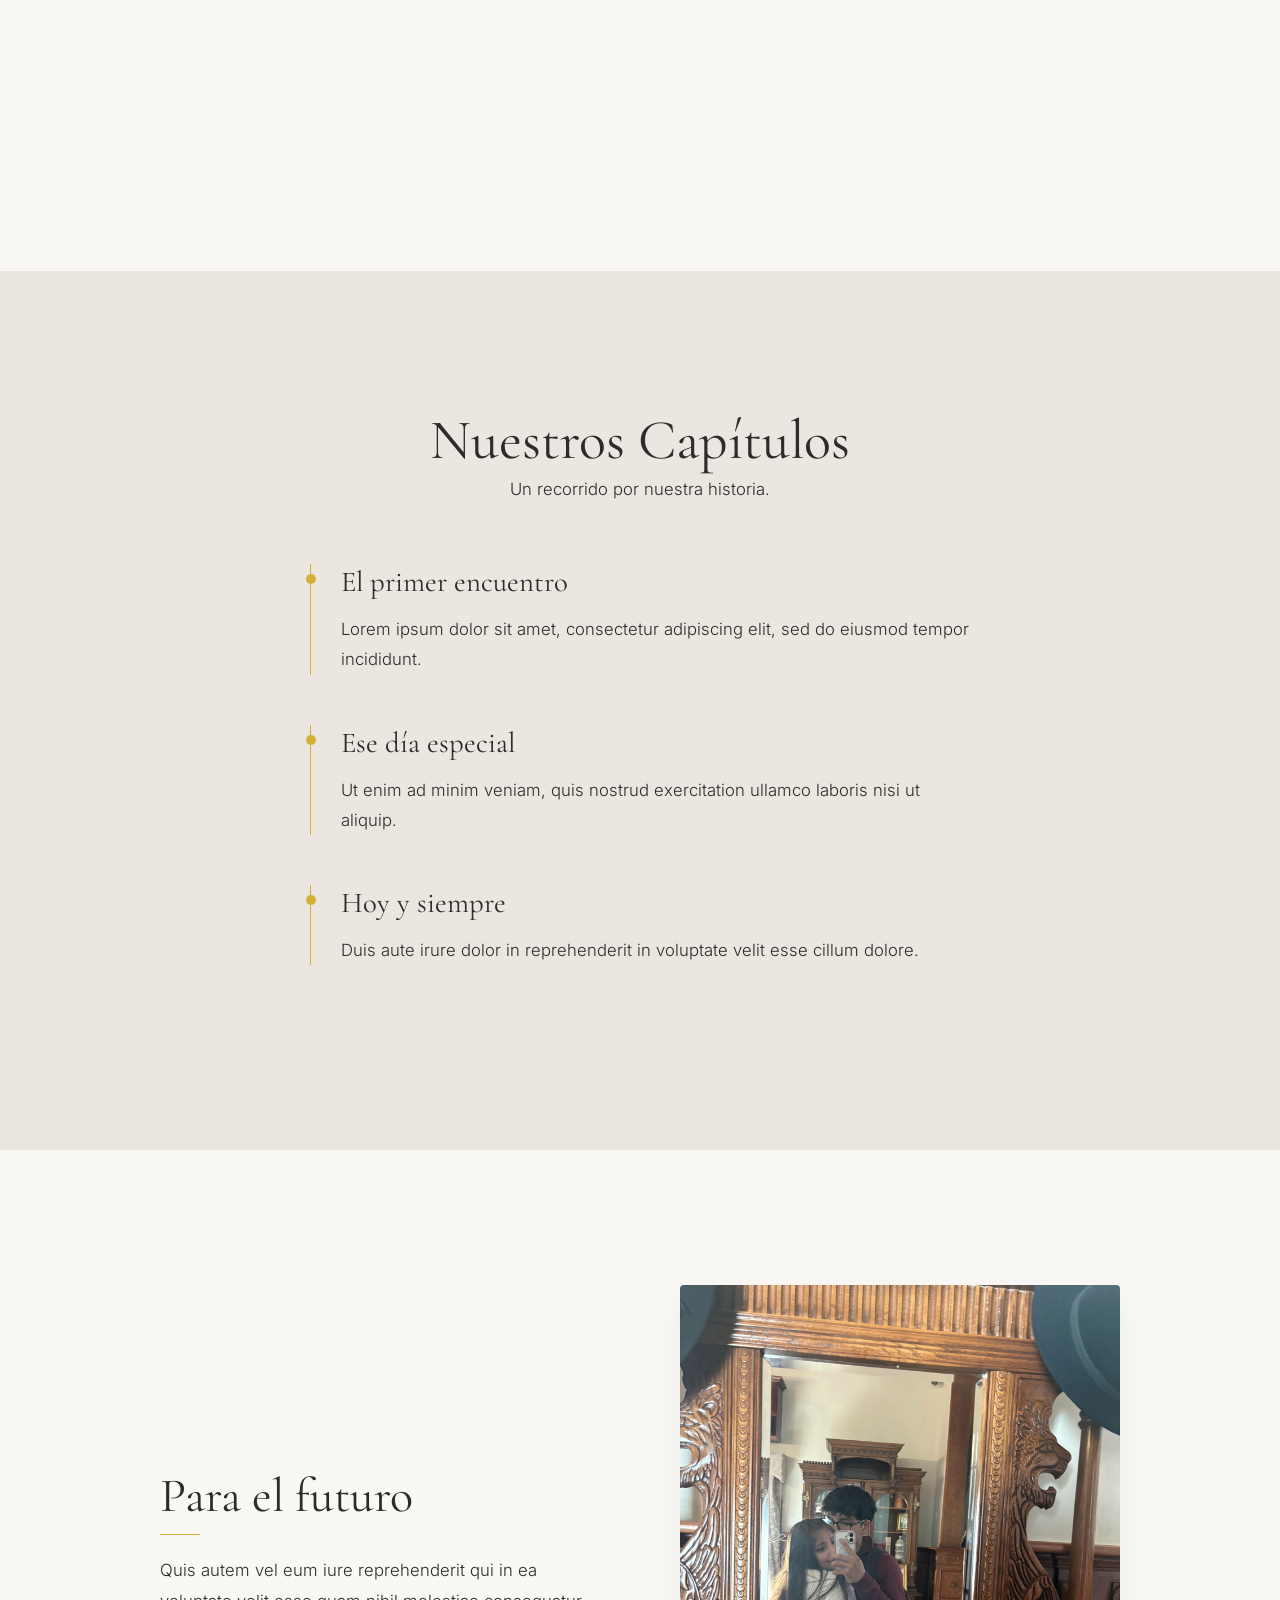
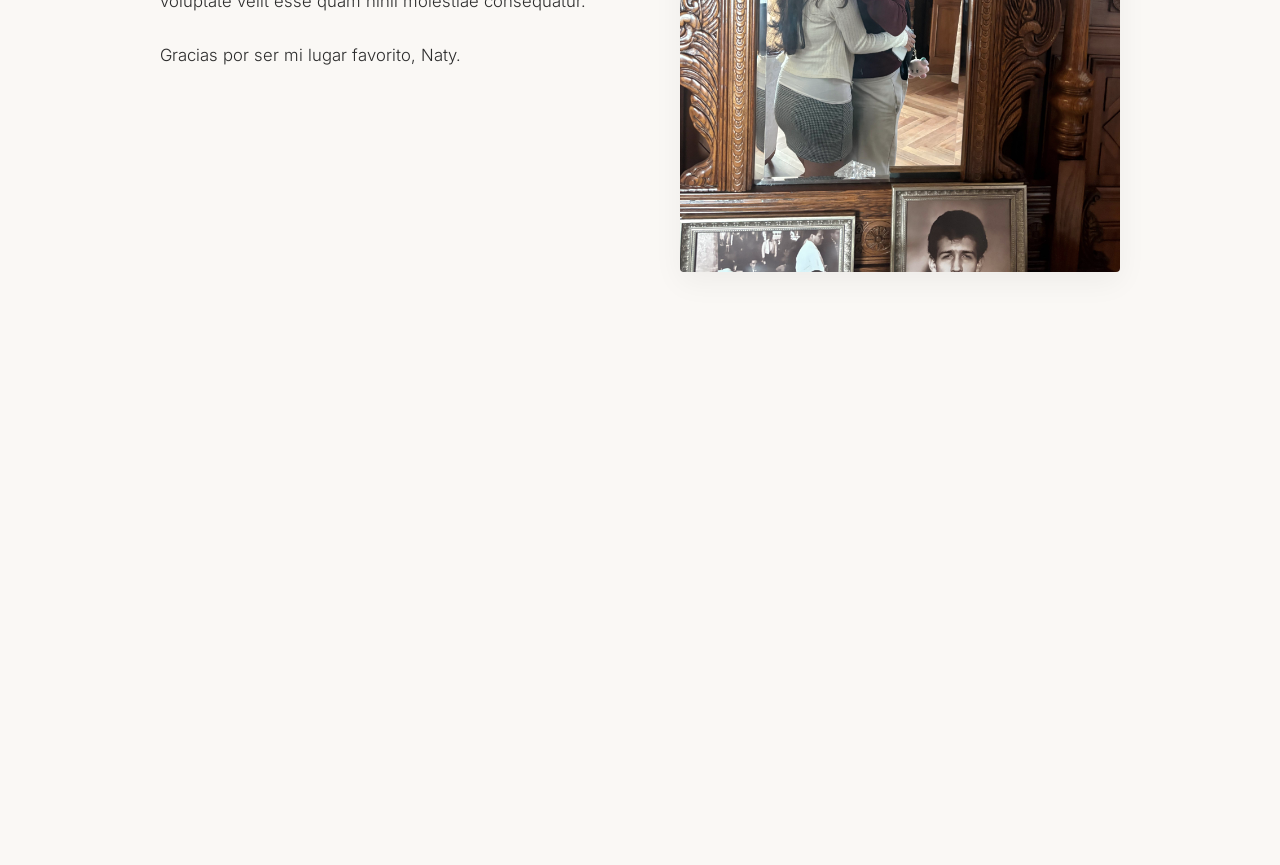
==== commit 691033a7: "Update index.html" ====
--- a/index.html
+++ b/index.html
@@ -25,7 +25,7 @@
             <div class="text-block">
                 <h2>Cómo empezó todo</h2>
                 <p>Naty, a veces me pongo a pensar en la suerte que tuve de coincidir contigo. Quería plasmar un poquito de eso aquí.</p>
-                <p>Lorem ipsum dolor sit amet, consectetur adipiscing elit. Sed do eiusmod tempor incididunt ut labore et dolore magna aliqua. Ut enim ad minim veniam, quis nostrud exercitation ullamco laboris.</p>
+                <p>Lorem ipsum dolor sit amet, consectetur adipiscing elit. Sed do eiusmod tempor incididunt ut labore et dolore magna aliqua.</p>
             </div>
             <div class="image-block">
                 <img src="foto1.jpeg" alt="Nosotros" class="minimal-img">
@@ -44,8 +44,8 @@
     <section class="section-wrapper bg-dark scroll-reveal">
         <div class="container gallery-section">
             <div class="gallery-header text-center">
-                <h2>Detalles que amo</h2>
-                <p>Nemo enim ipsam voluptatem quia voluptas sit aspernatur aut odit aut fugit.</p>
+                <h2>Momentos favoritos</h2>
+                <p>Pequeños instantes que se vuelven grandes recuerdos a tu lado.</p>
             </div>
             <div class="image-grid">
                 <img src="foto2.jpeg" alt="Detalle 1" class="gallery-img">
@@ -56,59 +56,63 @@
     </section>
 
     <section class="section-wrapper bg-alt scroll-reveal">
+        <div class="container grid-section reverse">
+            <div class="text-block">
+                <h2>Lo que admiro</h2>
+                <p>No es solo lo que somos, sino lo que transmites. Tu forma de ver el mundo es algo que me inspira cada día.</p>
+                <p>Duis aute irure dolor in reprehenderit in voluptate velit esse cillum dolore eu fugiat nulla pariatur.</p>
+            </div>
+            <div class="image-block">
+                <img src="foto5.jpeg" alt="Admiración" class="minimal-img">
+            </div>
+        </div>
+    </section>
+
+    <section class="section-wrapper bg-main scroll-reveal">
+        <div class="container gallery-section">
+            <div class="gallery-header text-center">
+                <h2>A través de mis ojos</h2>
+                <p>Capturando la esencia de lo que compartimos.</p>
+            </div>
+            <div class="image-grid dual-grid">
+                <img src="foto6.jpeg" alt="Instante 6" class="gallery-img">
+                <img src="foto7.jpeg" alt="Instante 7" class="gallery-img">
+            </div>
+        </div>
+    </section>
+
+    <section class="section-wrapper bg-alt scroll-reveal">
         <div class="container timeline-section">
             <div class="text-center timeline-header">
                 <h2>Nuestros Capítulos</h2>
-                <p>Duis aute irure dolor in reprehenderit in voluptate velit esse cillum.</p>
+                <p>Un recorrido por nuestra historia.</p>
             </div>
             <div class="timeline">
                 <div class="timeline-item">
                     <h3>El primer encuentro</h3>
-                    <p>Lorem ipsum dolor sit amet, consectetur adipiscing elit, sed do eiusmod tempor incididunt ut labore.</p>
+                    <p>Lorem ipsum dolor sit amet, consectetur adipiscing elit, sed do eiusmod tempor incididunt.</p>
                 </div>
                 <div class="timeline-item">
                     <h3>Ese día especial</h3>
-                    <p>Ut enim ad minim veniam, quis nostrud exercitation ullamco laboris nisi ut aliquip ex ea commodo consequat.</p>
+                    <p>Ut enim ad minim veniam, quis nostrud exercitation ullamco laboris nisi ut aliquip.</p>
                 </div>
                 <div class="timeline-item">
                     <h3>Hoy y siempre</h3>
-                    <p>Duis aute irure dolor in reprehenderit in voluptate velit esse cillum dolore eu fugiat nulla pariatur.</p>
+                    <p>Duis aute irure dolor in reprehenderit in voluptate velit esse cillum dolore.</p>
                 </div>
             </div>
         </div>
     </section>
 
     <section class="section-wrapper bg-main scroll-reveal">
-        <div class="container list-section">
-            <div class="text-center list-header">
-                <h2>Tres cosas que admiro de ti</h2>
-            </div>
-            <div class="elegant-list">
-                <div class="list-item">
-                    <span class="number">01.</span>
-                    <p><strong>Tu forma de brillar:</strong> Neque porro quisquam est, qui dolorem ipsum quia dolor sit amet, consectetur.</p>
-                </div>
-                <div class="list-item">
-                    <span class="number">02.</span>
-                    <p><strong>Tu sonrisa:</strong> Adipisci velit, sed quia non numquam eius modi tempora incidunt ut labore et dolore.</p>
-                </div>
-                <div class="list-item">
-                    <span class="number">03.</span>
-                    <p><strong>Lo que somos juntos:</strong> Magnam aliquam quaerat voluptatem. Ut enim ad minima veniam.</p>
-                </div>
-            </div>
-        </div>
-    </section>
-
-    <section class="section-wrapper bg-alt scroll-reveal">
-        <div class="container grid-section reverse">
+        <div class="container grid-section">
             <div class="text-block">
                 <h2>Para el futuro</h2>
                 <p>Quis autem vel eum iure reprehenderit qui in ea voluptate velit esse quam nihil molestiae consequatur.</p>
                 <p>Gracias por ser mi lugar favorito, Naty.</p>
             </div>
             <div class="image-block">
-                <img src="foto5.jpeg" alt="El futuro" class="minimal-img">
+                <img src="foto8.jpeg" alt="El futuro" class="minimal-img">
             </div>
         </div>
     </section>
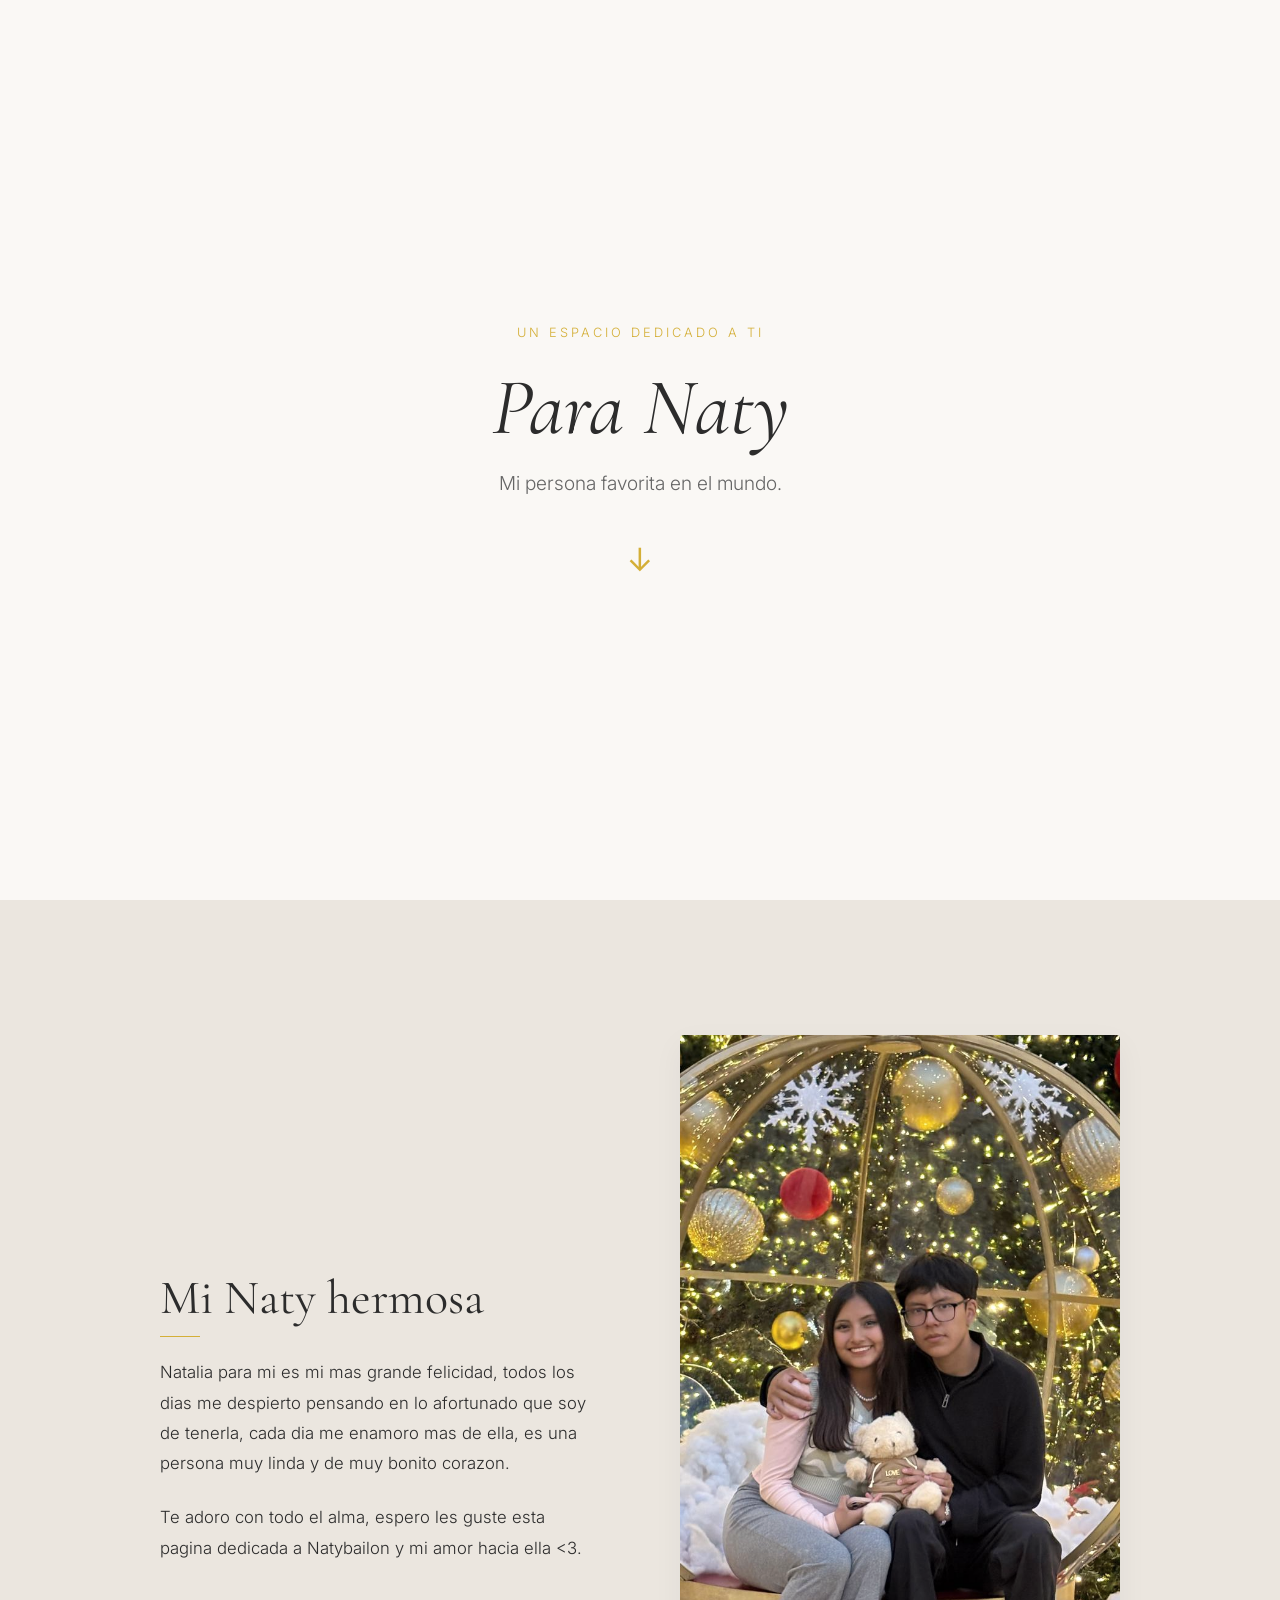
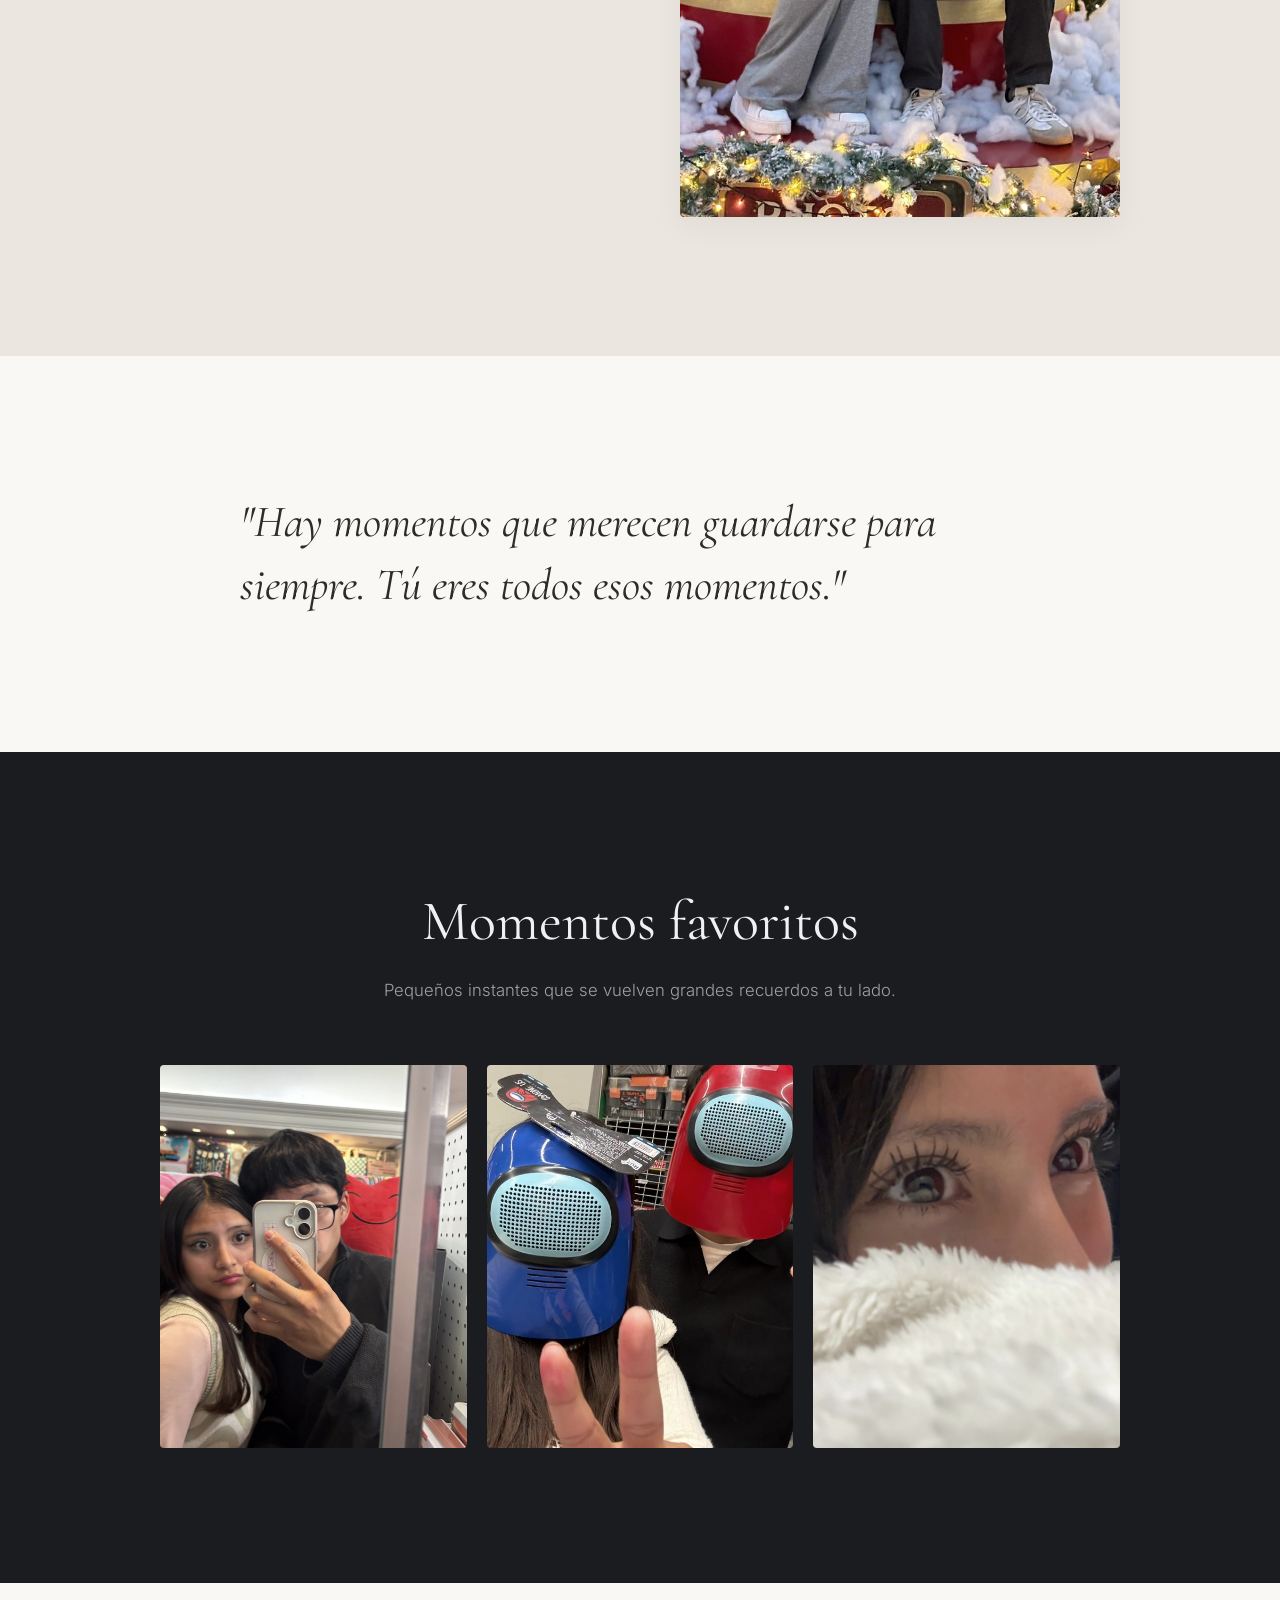
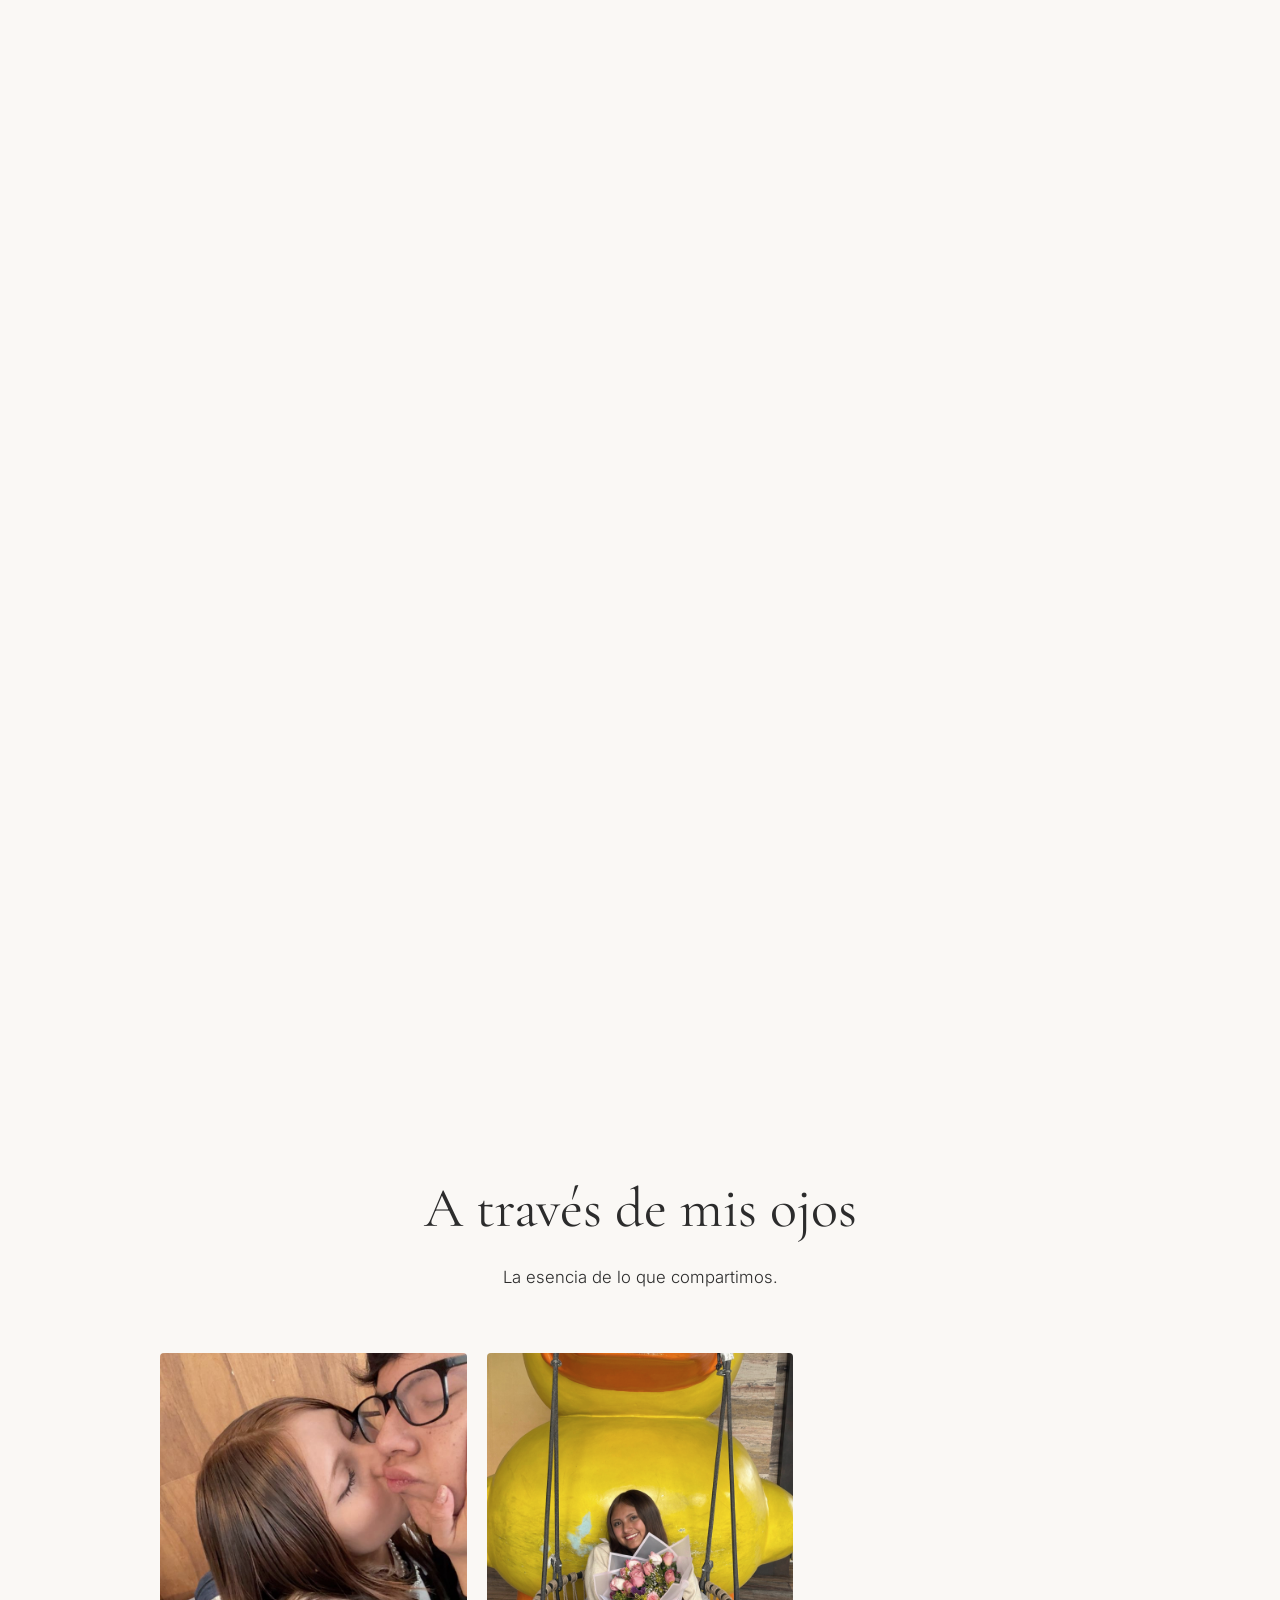
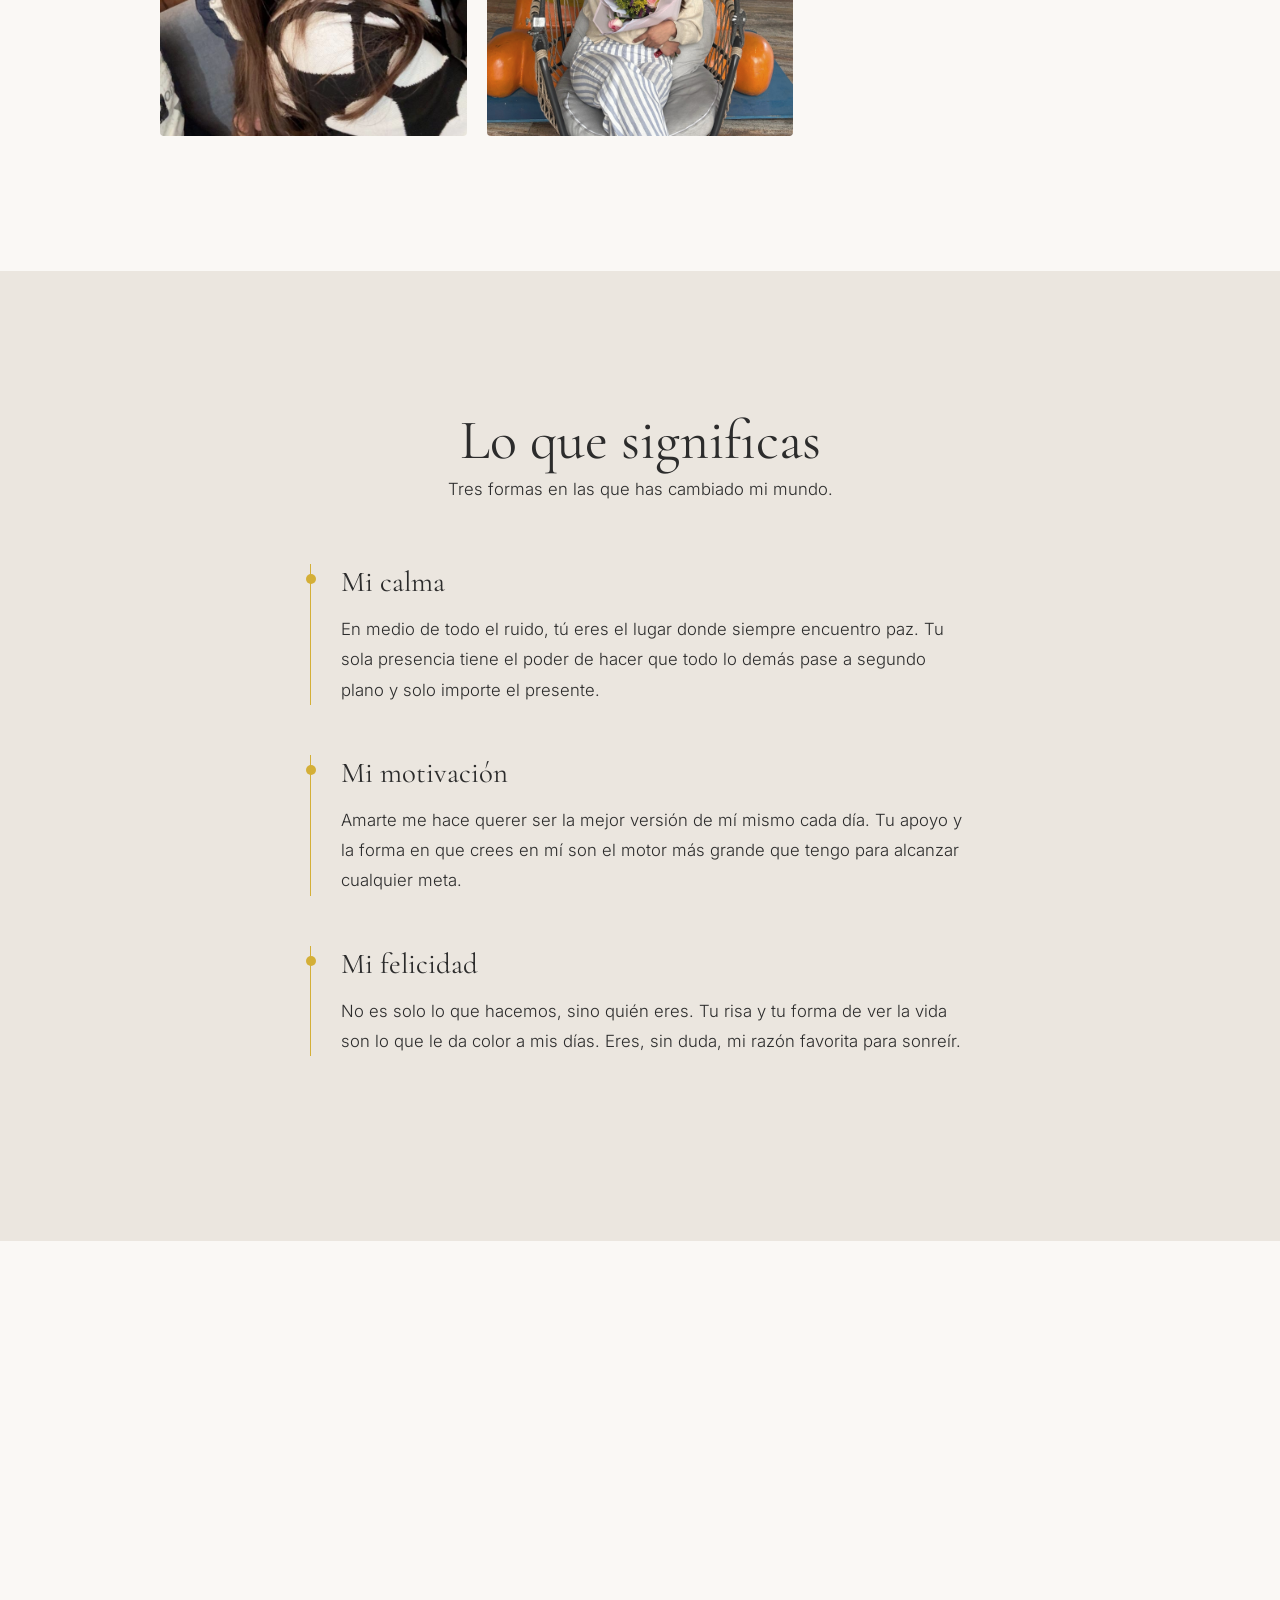
==== commit 81e3f2f7: "Update index.html" ====
--- a/index.html
+++ b/index.html
@@ -23,9 +23,9 @@
     <section class="section-wrapper bg-alt scroll-reveal">
         <div class="container grid-section">
             <div class="text-block">
-                <h2>Cómo empezó todo</h2>
-                <p>Naty, a veces me pongo a pensar en la suerte que tuve de coincidir contigo. Quería plasmar un poquito de eso aquí.</p>
-                <p>Lorem ipsum dolor sit amet, consectetur adipiscing elit. Sed do eiusmod tempor incididunt ut labore et dolore magna aliqua.</p>
+                <h2>Mi Naty hermosa</h2>
+                <p>Natalia para mi es mi mas grande felicidad, todos los dias me despierto pensando en lo afortunado que soy de tenerla, cada dia me enamoro mas de ella, es una persona muy linda y de muy bonito corazon.</p>
+                <p>Te adoro con todo el alma, espero les guste esta pagina dedicada a Natybailon y mi amor hacia ella <3.</p>
             </div>
             <div class="image-block">
                 <img src="foto1.jpeg" alt="Nosotros" class="minimal-img">
@@ -59,8 +59,9 @@
         <div class="container grid-section reverse">
             <div class="text-block">
                 <h2>Lo que admiro</h2>
-                <p>No es solo lo que somos, sino lo que transmites. Tu forma de ver el mundo es algo que me inspira cada día.</p>
-                <p>Duis aute irure dolor in reprehenderit in voluptate velit esse cillum dolore eu fugiat nulla pariatur.</p>
+                <p>Admiro cada parte de ti Naty, desde lo que haces hasta lo que piensas, eres una persona maravillosa en todos los sentidos,
+                me fascina lo inteligente, hermosa, guapa, asombrosa, carismatica y chistosa que eres, por solo listar algunas cosas.</p>
+                <p>Estoy profundamente enamorado de ti Naty, de cada parte y de cada momento que compartimos juntos.</p>
             </div>
             <div class="image-block">
                 <img src="foto5.jpeg" alt="Admiración" class="minimal-img">
@@ -72,7 +73,7 @@
         <div class="container gallery-section">
             <div class="gallery-header text-center">
                 <h2>A través de mis ojos</h2>
-                <p>Capturando la esencia de lo que compartimos.</p>
+                <p>La esencia de lo que compartimos.</p>
             </div>
             <div class="image-grid dual-grid">
                 <img src="foto6.jpeg" alt="Instante 6" class="gallery-img">
@@ -81,44 +82,44 @@
         </div>
     </section>
 
-    <section class="section-wrapper bg-alt scroll-reveal">
+<section class="section-wrapper bg-alt scroll-reveal">
         <div class="container timeline-section">
             <div class="text-center timeline-header">
-                <h2>Nuestros Capítulos</h2>
-                <p>Un recorrido por nuestra historia.</p>
+                <h2>Lo que significas</h2>
+                <p>Tres formas en las que has cambiado mi mundo.</p>
             </div>
             <div class="timeline">
                 <div class="timeline-item">
-                    <h3>El primer encuentro</h3>
-                    <p>Lorem ipsum dolor sit amet, consectetur adipiscing elit, sed do eiusmod tempor incididunt.</p>
+                    <h3>Mi calma</h3>
+                    <p>En medio de todo el ruido, tú eres el lugar donde siempre encuentro paz. Tu sola presencia tiene el poder de hacer que todo lo demás pase a segundo plano y solo importe el presente.</p>
                 </div>
                 <div class="timeline-item">
-                    <h3>Ese día especial</h3>
-                    <p>Ut enim ad minim veniam, quis nostrud exercitation ullamco laboris nisi ut aliquip.</p>
+                    <h3>Mi motivación</h3>
+                    <p>Amarte me hace querer ser la mejor versión de mí mismo cada día. Tu apoyo y la forma en que crees en mí son el motor más grande que tengo para alcanzar cualquier meta.</p>
                 </div>
                 <div class="timeline-item">
-                    <h3>Hoy y siempre</h3>
-                    <p>Duis aute irure dolor in reprehenderit in voluptate velit esse cillum dolore.</p>
+                    <h3>Mi felicidad</h3>
+                    <p>No es solo lo que hacemos, sino quién eres. Tu risa y tu forma de ver la vida son lo que le da color a mis días. Eres, sin duda, mi razón favorita para sonreír.</p>
                 </div>
             </div>
         </div>
     </section>
 
-    <section class="section-wrapper bg-main scroll-reveal">
+<section class="section-wrapper bg-main scroll-reveal">
         <div class="container grid-section">
             <div class="text-block">
-                <h2>Para el futuro</h2>
-                <p>Quis autem vel eum iure reprehenderit qui in ea voluptate velit esse quam nihil molestiae consequatur.</p>
-                <p>Gracias por ser mi lugar favorito, Naty.</p>
+                <h2>El mañana</h2>
+                <p>Sé que el futuro siempre es incierto y que no podemos adivinar qué pasará después, pero de lo único que estoy completamente seguro es de que te quiero a mi lado en cada paso del camino.</p>
+                <p>Gracias por ser mi lugar favorito y por dejarme compartir este viaje contigo, Naty.</p>
             </div>
             <div class="image-block">
-                <img src="foto8.jpeg" alt="El futuro" class="minimal-img">
+                <img src="foto8.jpeg" alt="Nuestro futuro" class="minimal-img">
             </div>
         </div>
     </section>
-
+    
     <footer class="final-footer bg-dark scroll-reveal">
-        <h2>Te amo.</h2>
+        <h2>Te ama siempre.</h2>
         <div class="signature">
             <p>Emi</p>
         </div>
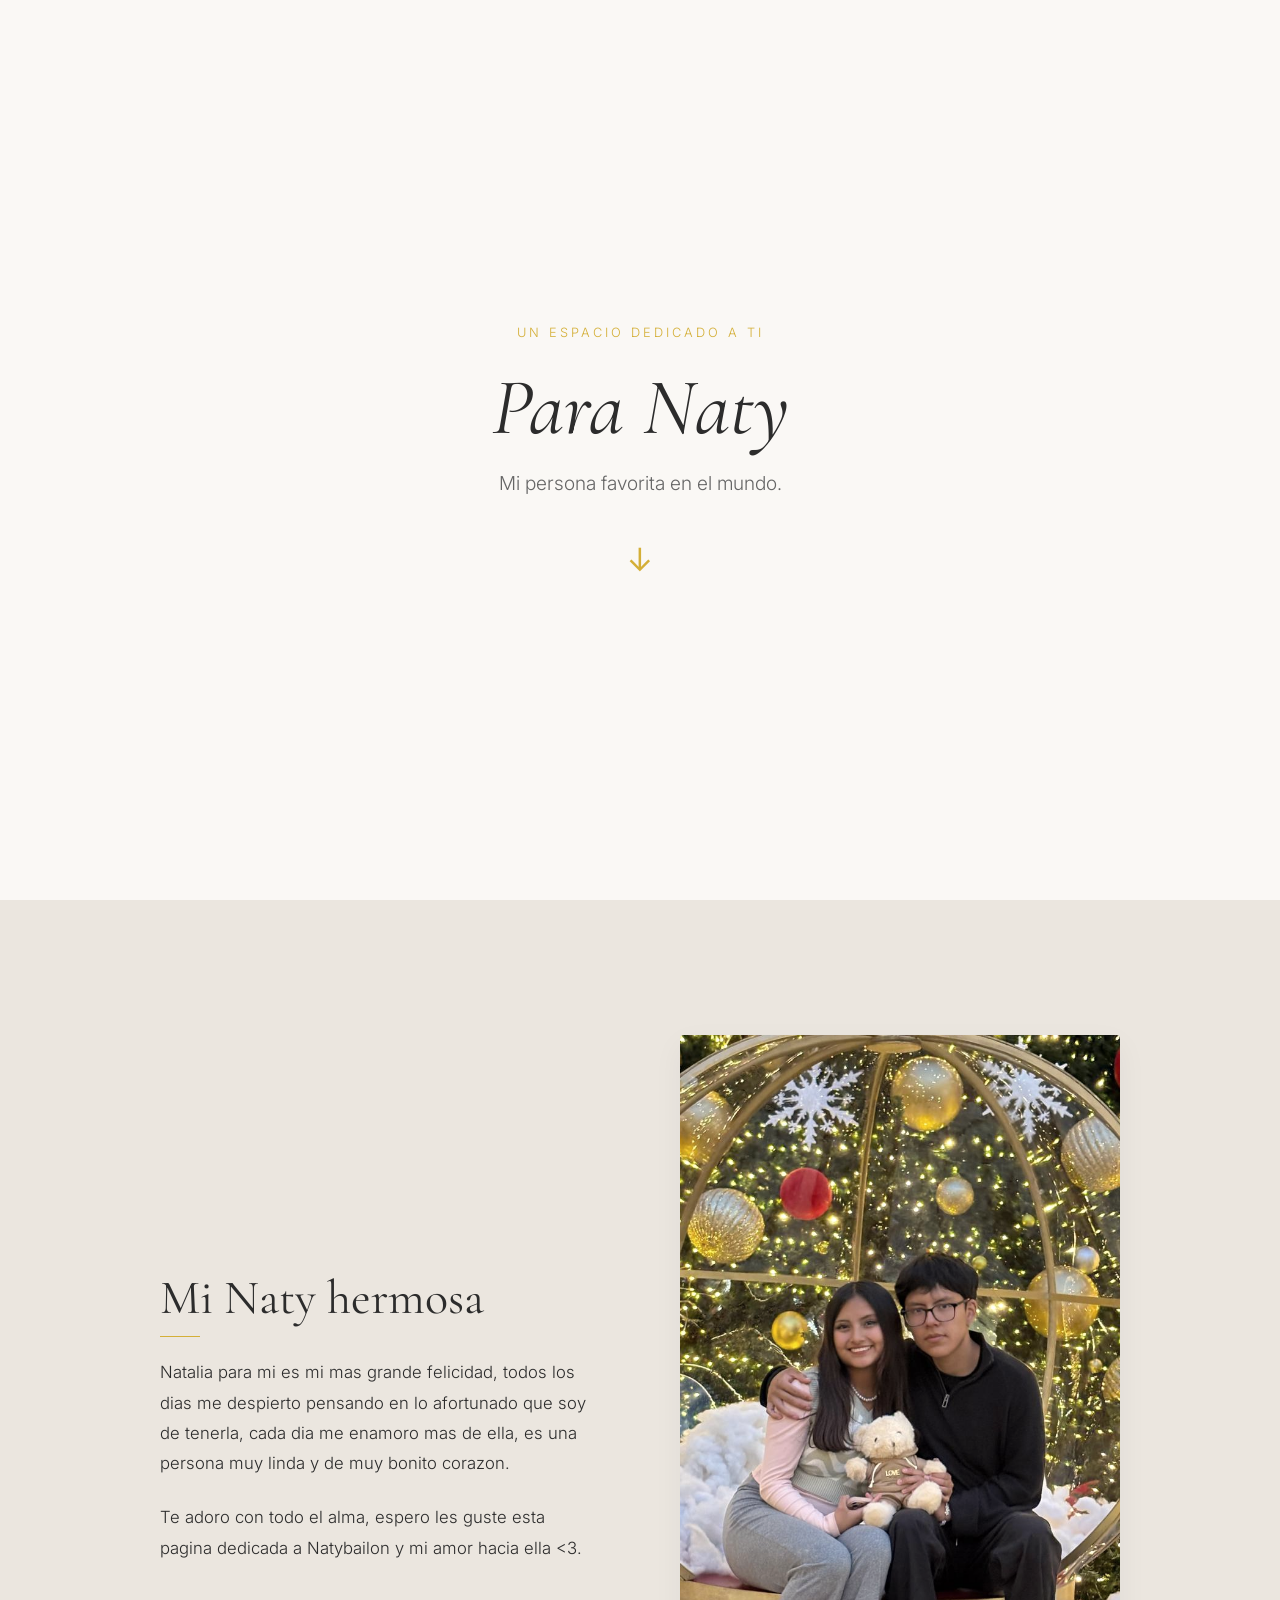
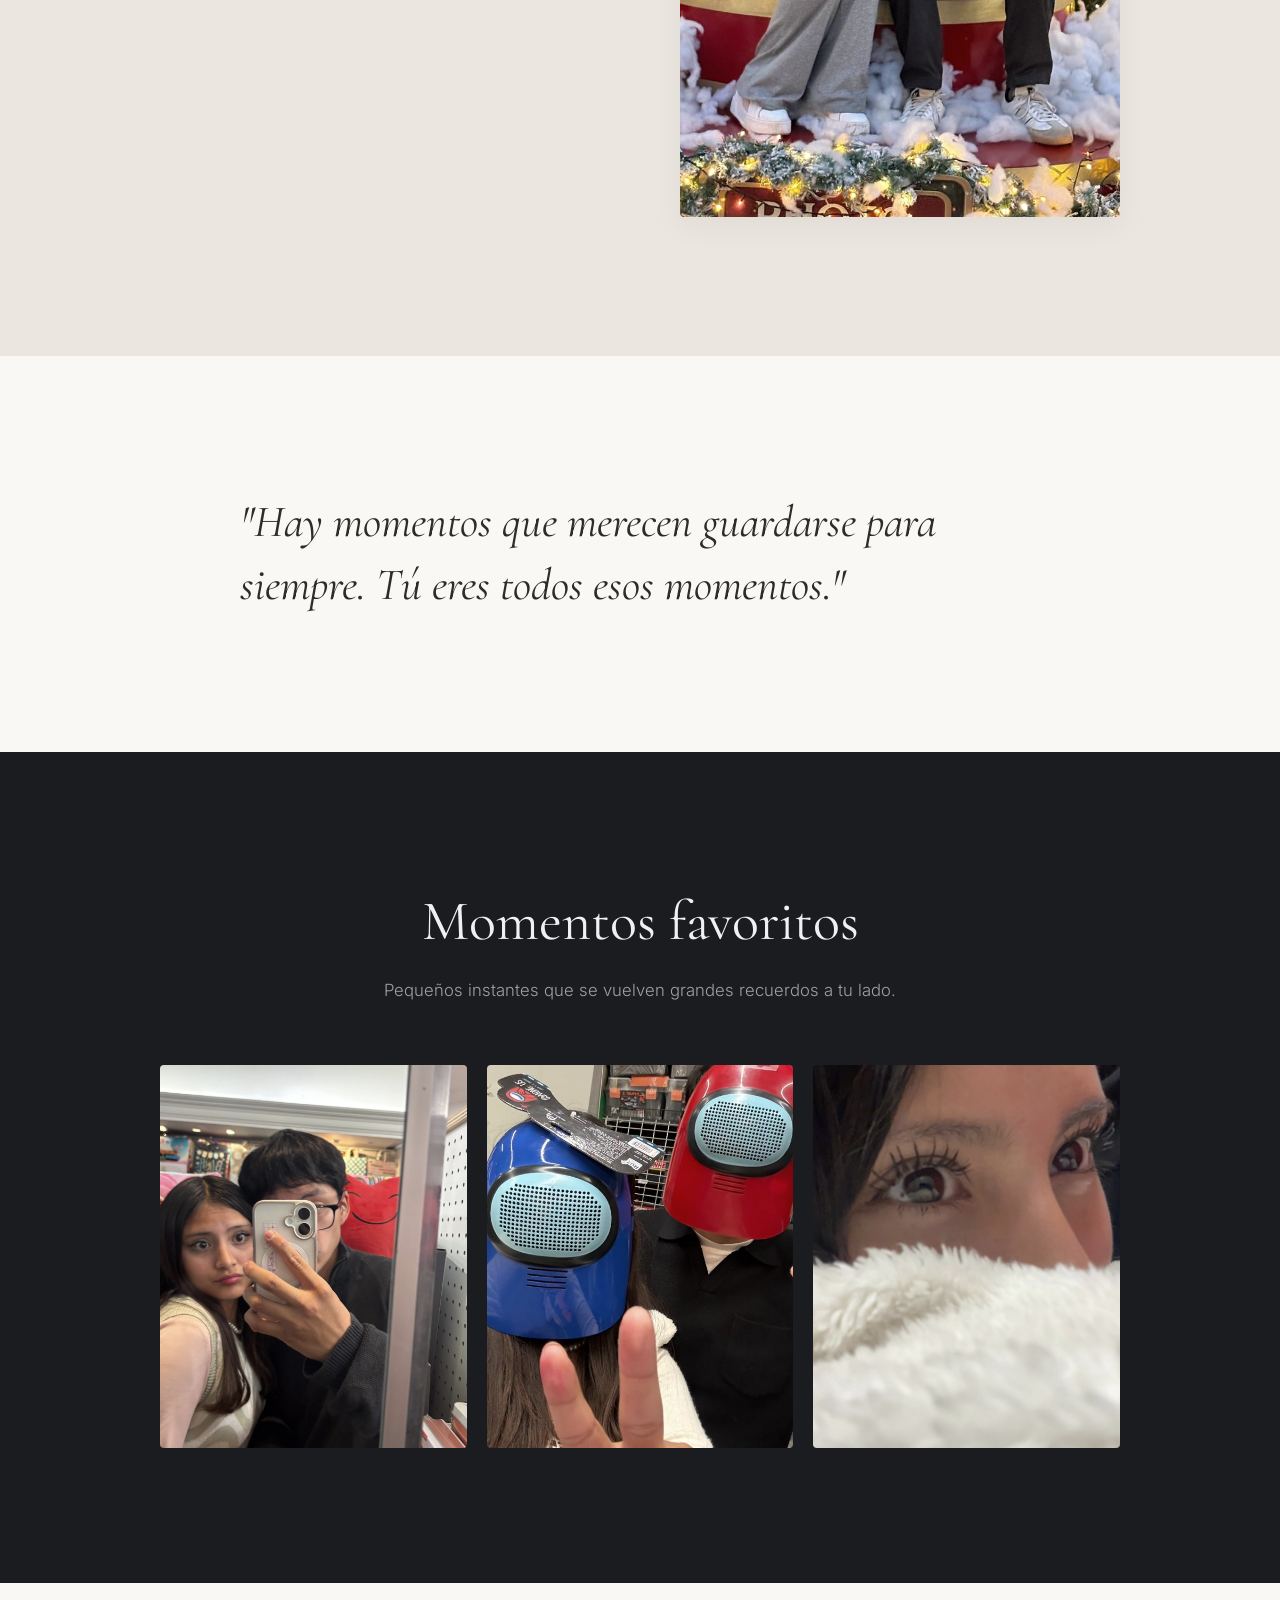
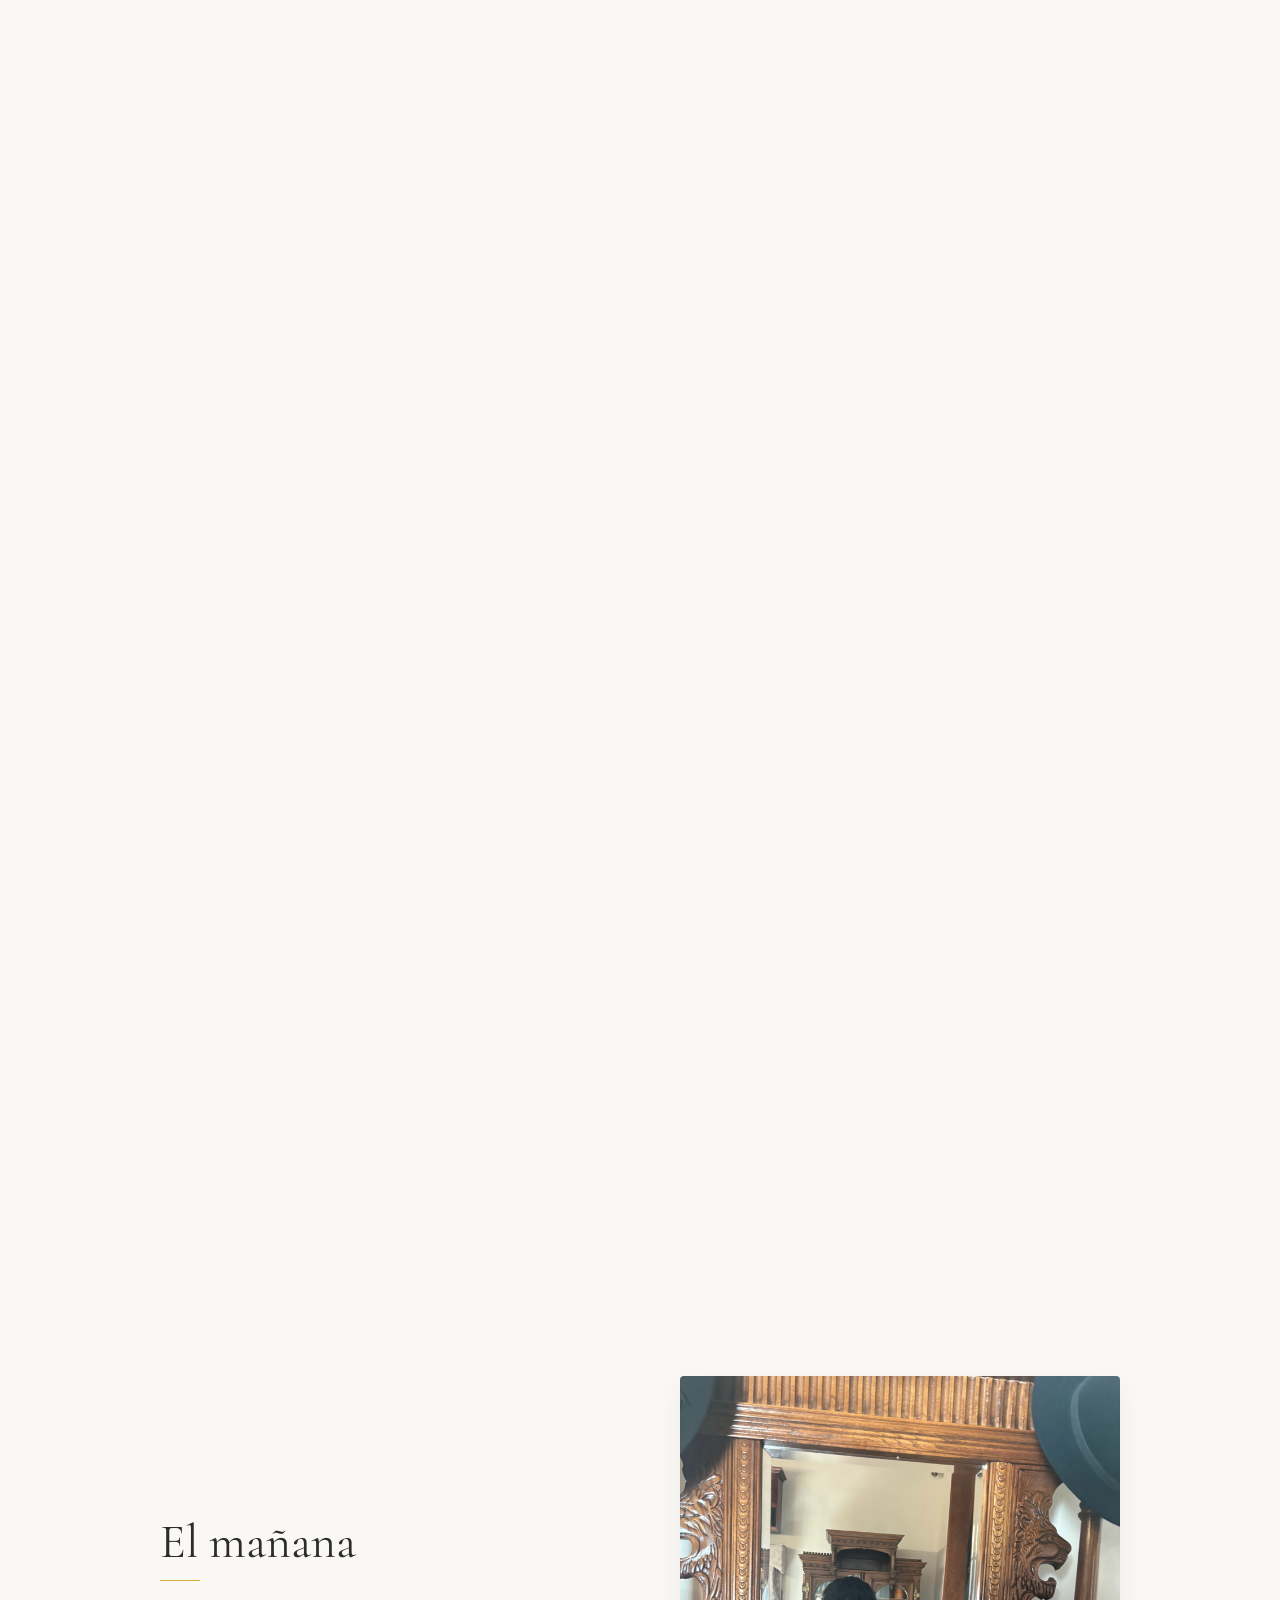
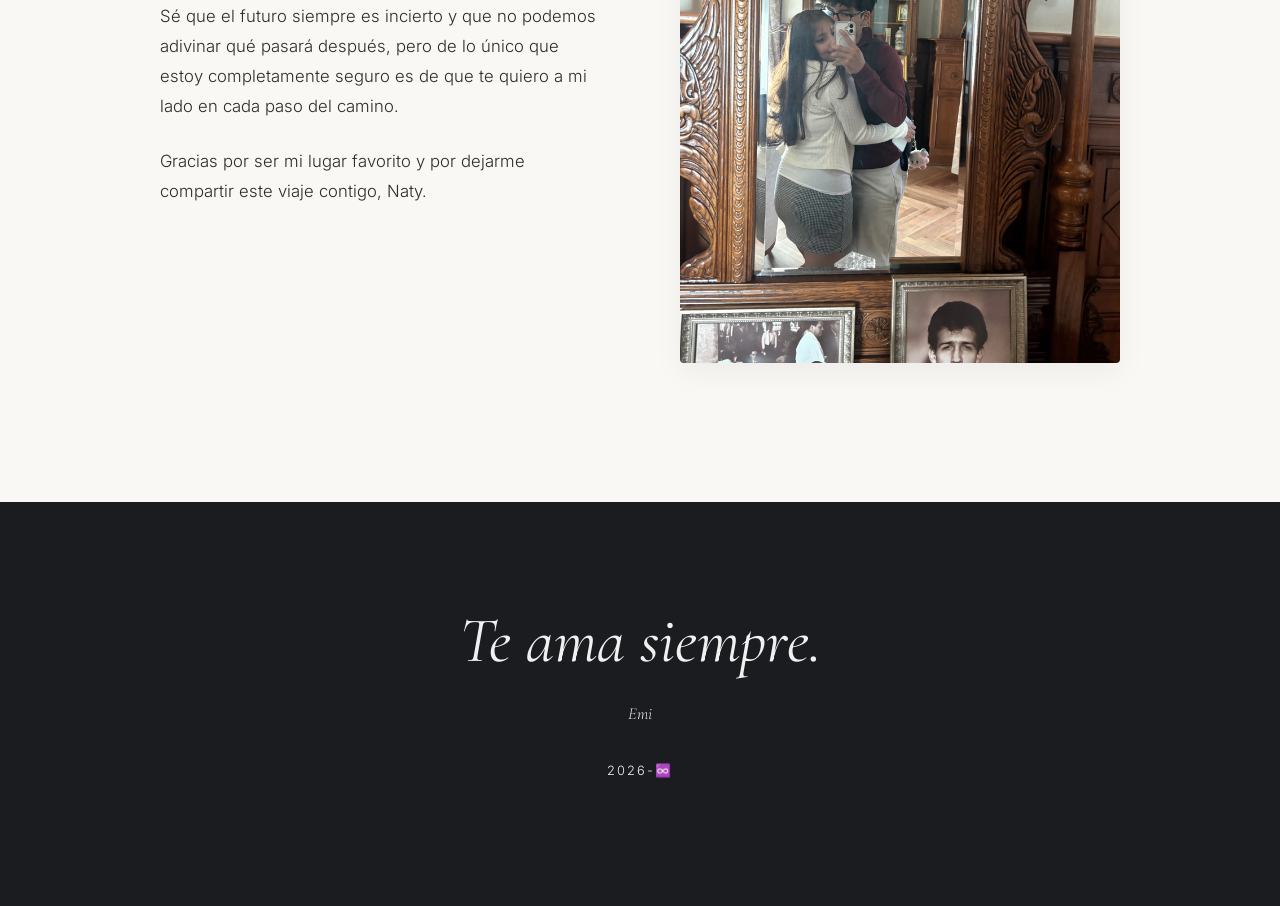
==== commit 2ff51817: "Update index.html" ====
--- a/index.html
+++ b/index.html
@@ -123,7 +123,7 @@
         <div class="signature">
             <p>Emi</p>
         </div>
-        <p class="date">2026</p>
+        <p class="date">2026-♾️</p>
     </footer>
 
     <button id="back-to-top" title="Volver al inicio">↑</button>
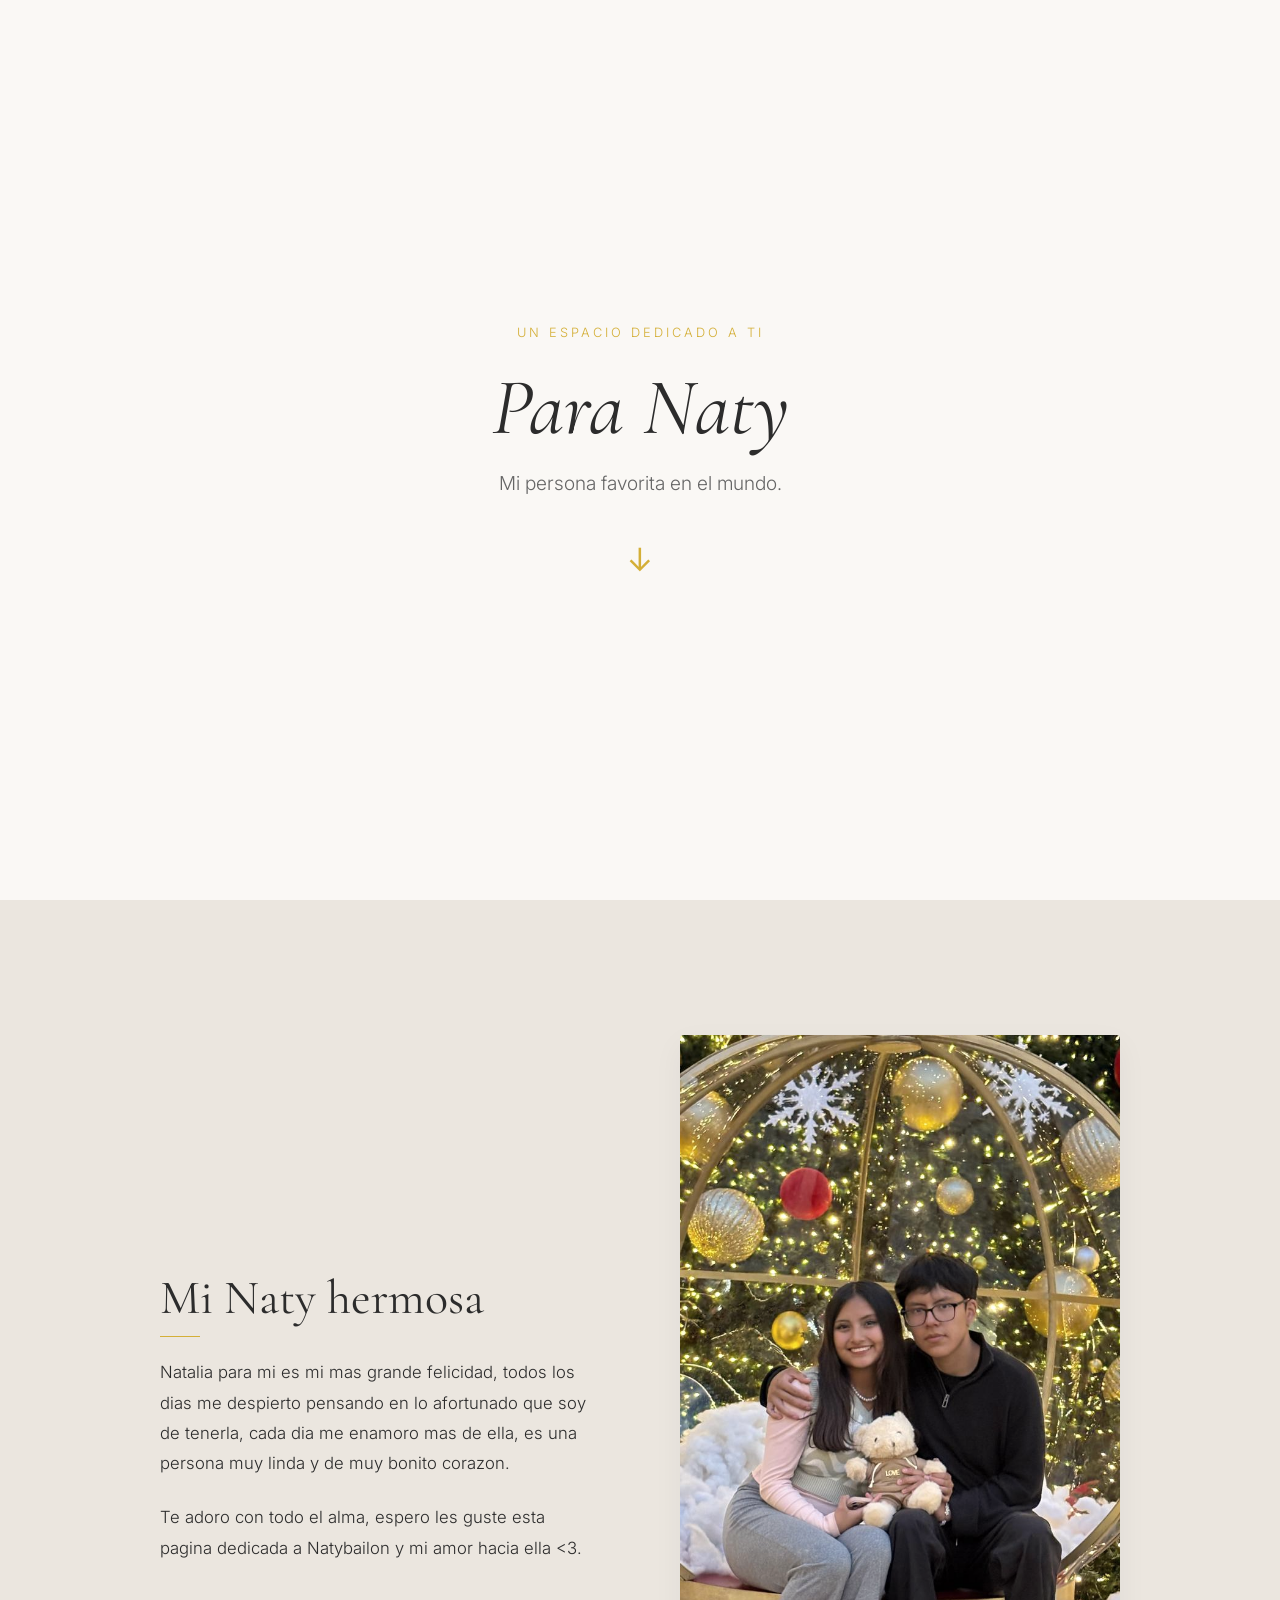
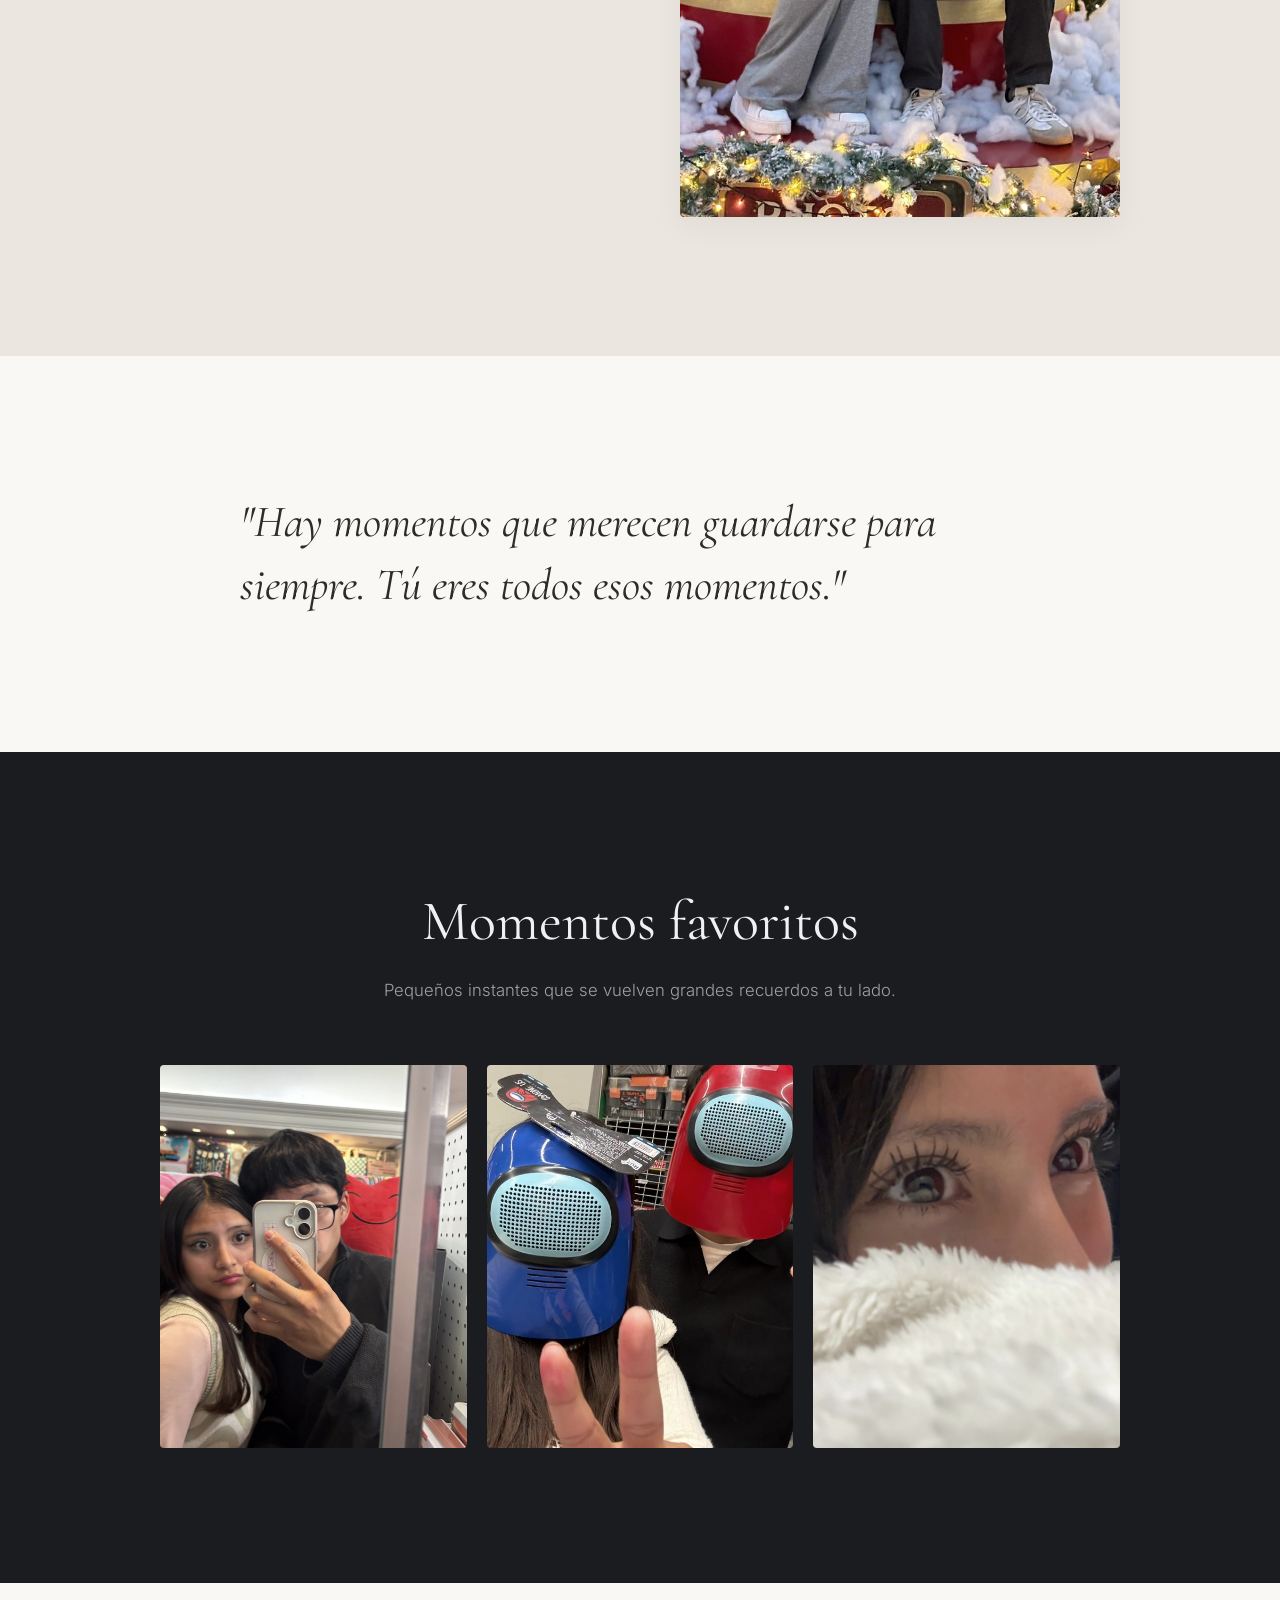
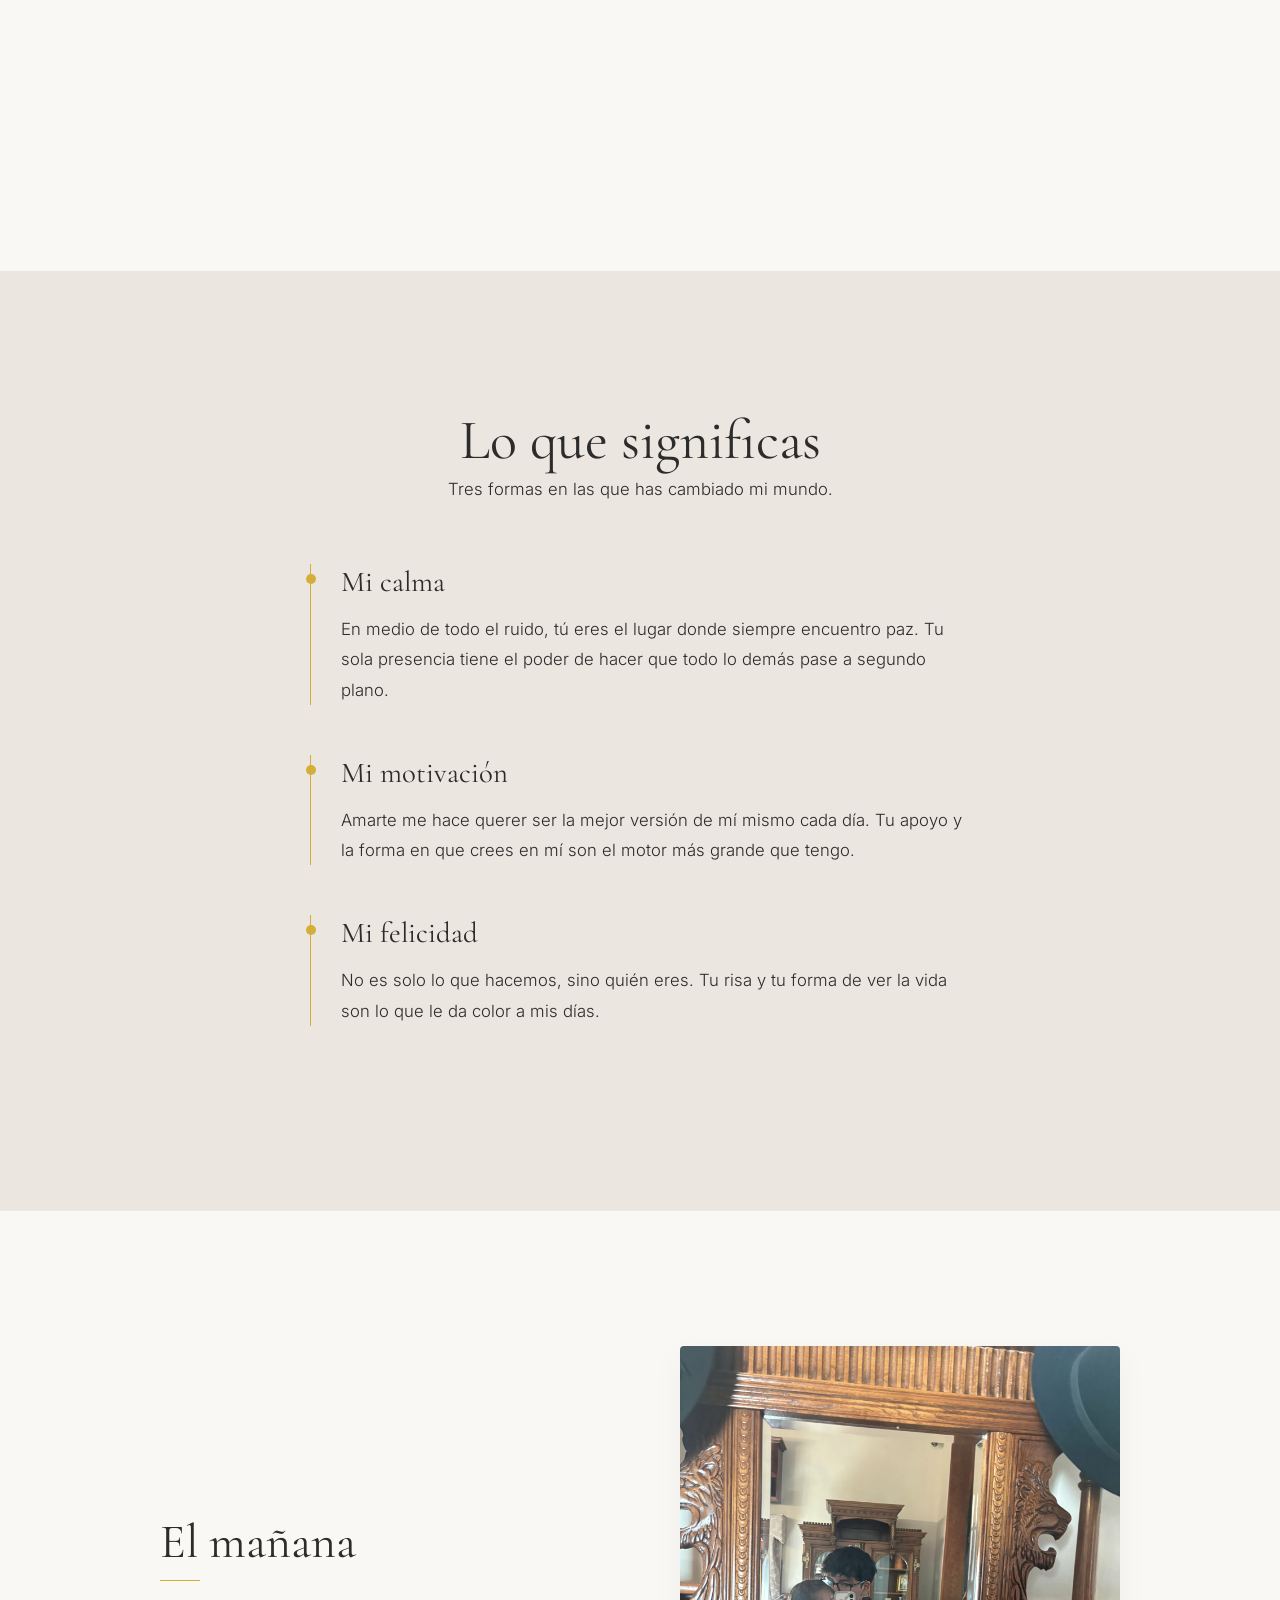
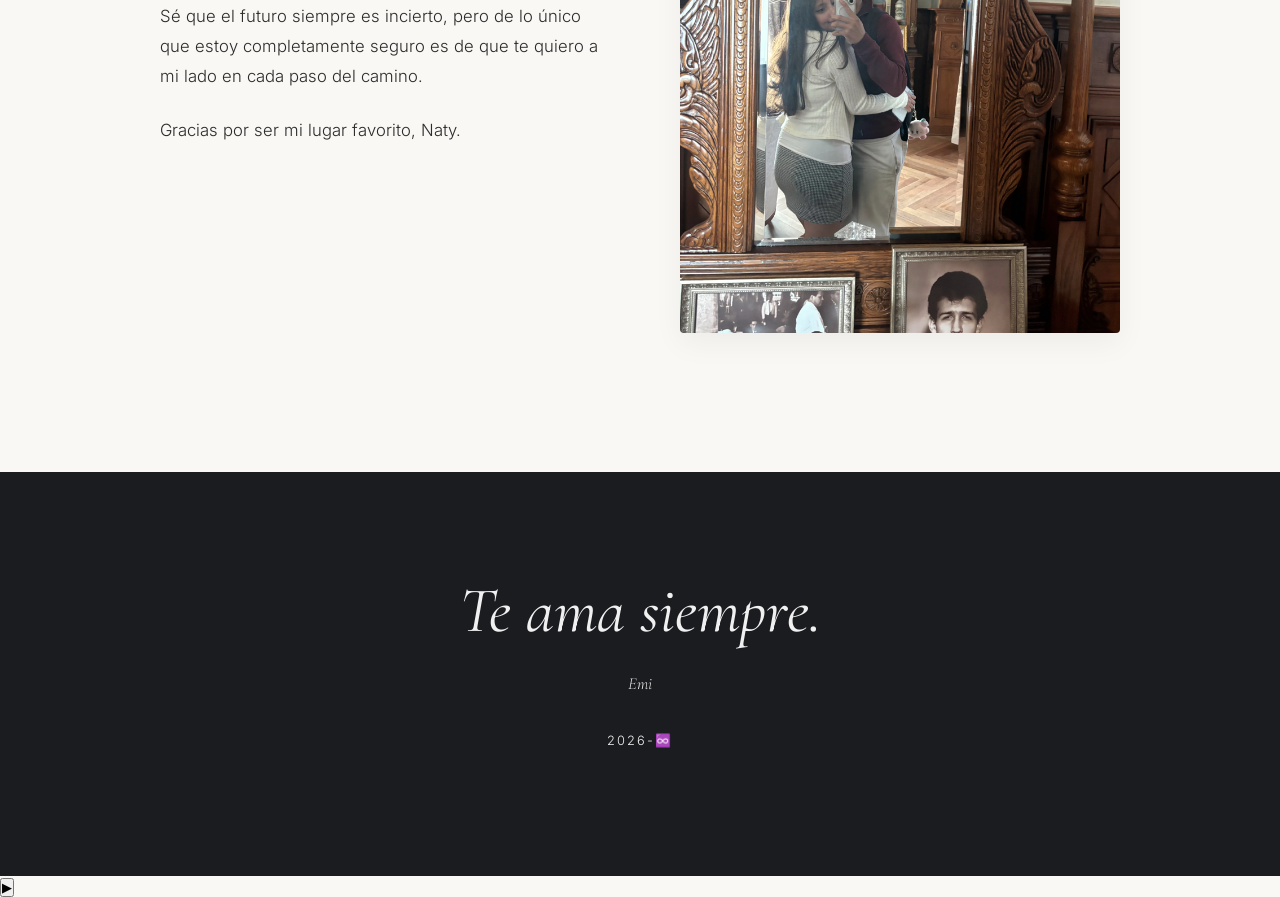
==== commit f1194e88: "Update index.html" ====
--- a/index.html
+++ b/index.html
@@ -59,8 +59,7 @@
         <div class="container grid-section reverse">
             <div class="text-block">
                 <h2>Lo que admiro</h2>
-                <p>Admiro cada parte de ti Naty, desde lo que haces hasta lo que piensas, eres una persona maravillosa en todos los sentidos,
-                me fascina lo inteligente, hermosa, guapa, asombrosa, carismatica y chistosa que eres, por solo listar algunas cosas.</p>
+                <p>Admiro cada parte de ti Naty, desde lo que haces hasta lo que piensas, eres una persona maravillosa en todos los sentidos, me fascina lo inteligente, hermosa, guapa, asombrosa, carismatica y chistosa que eres.</p>
                 <p>Estoy profundamente enamorado de ti Naty, de cada parte y de cada momento que compartimos juntos.</p>
             </div>
             <div class="image-block">
@@ -82,7 +81,7 @@
         </div>
     </section>
 
-<section class="section-wrapper bg-alt scroll-reveal">
+    <section class="section-wrapper bg-alt scroll-reveal">
         <div class="container timeline-section">
             <div class="text-center timeline-header">
                 <h2>Lo que significas</h2>
@@ -91,26 +90,26 @@
             <div class="timeline">
                 <div class="timeline-item">
                     <h3>Mi calma</h3>
-                    <p>En medio de todo el ruido, tú eres el lugar donde siempre encuentro paz. Tu sola presencia tiene el poder de hacer que todo lo demás pase a segundo plano y solo importe el presente.</p>
+                    <p>En medio de todo el ruido, tú eres el lugar donde siempre encuentro paz. Tu sola presencia tiene el poder de hacer que todo lo demás pase a segundo plano.</p>
                 </div>
                 <div class="timeline-item">
                     <h3>Mi motivación</h3>
-                    <p>Amarte me hace querer ser la mejor versión de mí mismo cada día. Tu apoyo y la forma en que crees en mí son el motor más grande que tengo para alcanzar cualquier meta.</p>
+                    <p>Amarte me hace querer ser la mejor versión de mí mismo cada día. Tu apoyo y la forma en que crees en mí son el motor más grande que tengo.</p>
                 </div>
                 <div class="timeline-item">
                     <h3>Mi felicidad</h3>
-                    <p>No es solo lo que hacemos, sino quién eres. Tu risa y tu forma de ver la vida son lo que le da color a mis días. Eres, sin duda, mi razón favorita para sonreír.</p>
+                    <p>No es solo lo que hacemos, sino quién eres. Tu risa y tu forma de ver la vida son lo que le da color a mis días.</p>
                 </div>
             </div>
         </div>
     </section>
 
-<section class="section-wrapper bg-main scroll-reveal">
+    <section class="section-wrapper bg-main scroll-reveal">
         <div class="container grid-section">
             <div class="text-block">
                 <h2>El mañana</h2>
-                <p>Sé que el futuro siempre es incierto y que no podemos adivinar qué pasará después, pero de lo único que estoy completamente seguro es de que te quiero a mi lado en cada paso del camino.</p>
-                <p>Gracias por ser mi lugar favorito y por dejarme compartir este viaje contigo, Naty.</p>
+                <p>Sé que el futuro siempre es incierto, pero de lo único que estoy completamente seguro es de que te quiero a mi lado en cada paso del camino.</p>
+                <p>Gracias por ser mi lugar favorito, Naty.</p>
             </div>
             <div class="image-block">
                 <img src="foto8.jpeg" alt="Nuestro futuro" class="minimal-img">
@@ -128,6 +127,11 @@
 
     <button id="back-to-top" title="Volver al inicio">↑</button>
 
+    <audio id="musica-amor" src="cancion.mp3" loop></audio>
+    <button id="music-control" title="Reproducir música">
+        <span id="music-icon">▶</span>
+    </button>
+
     <script src="script.js"></script>
 </body>
 </html>
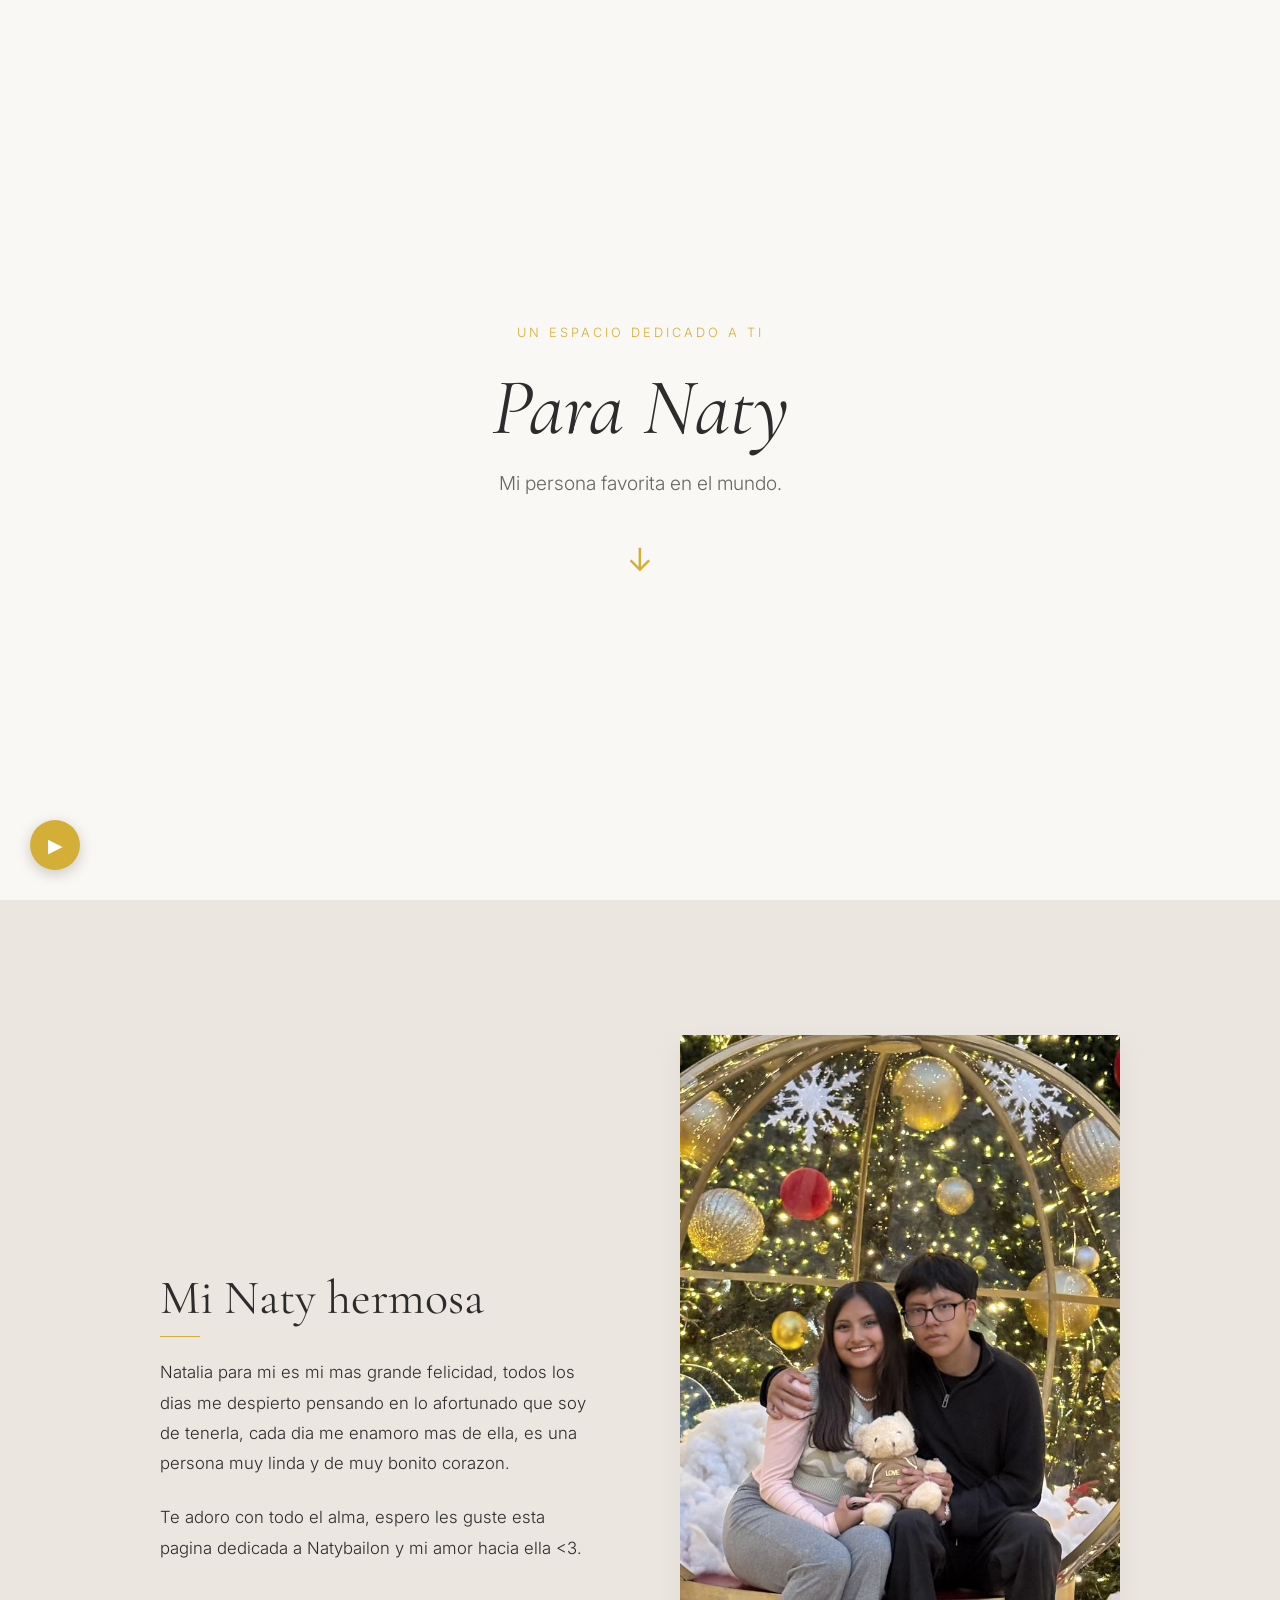
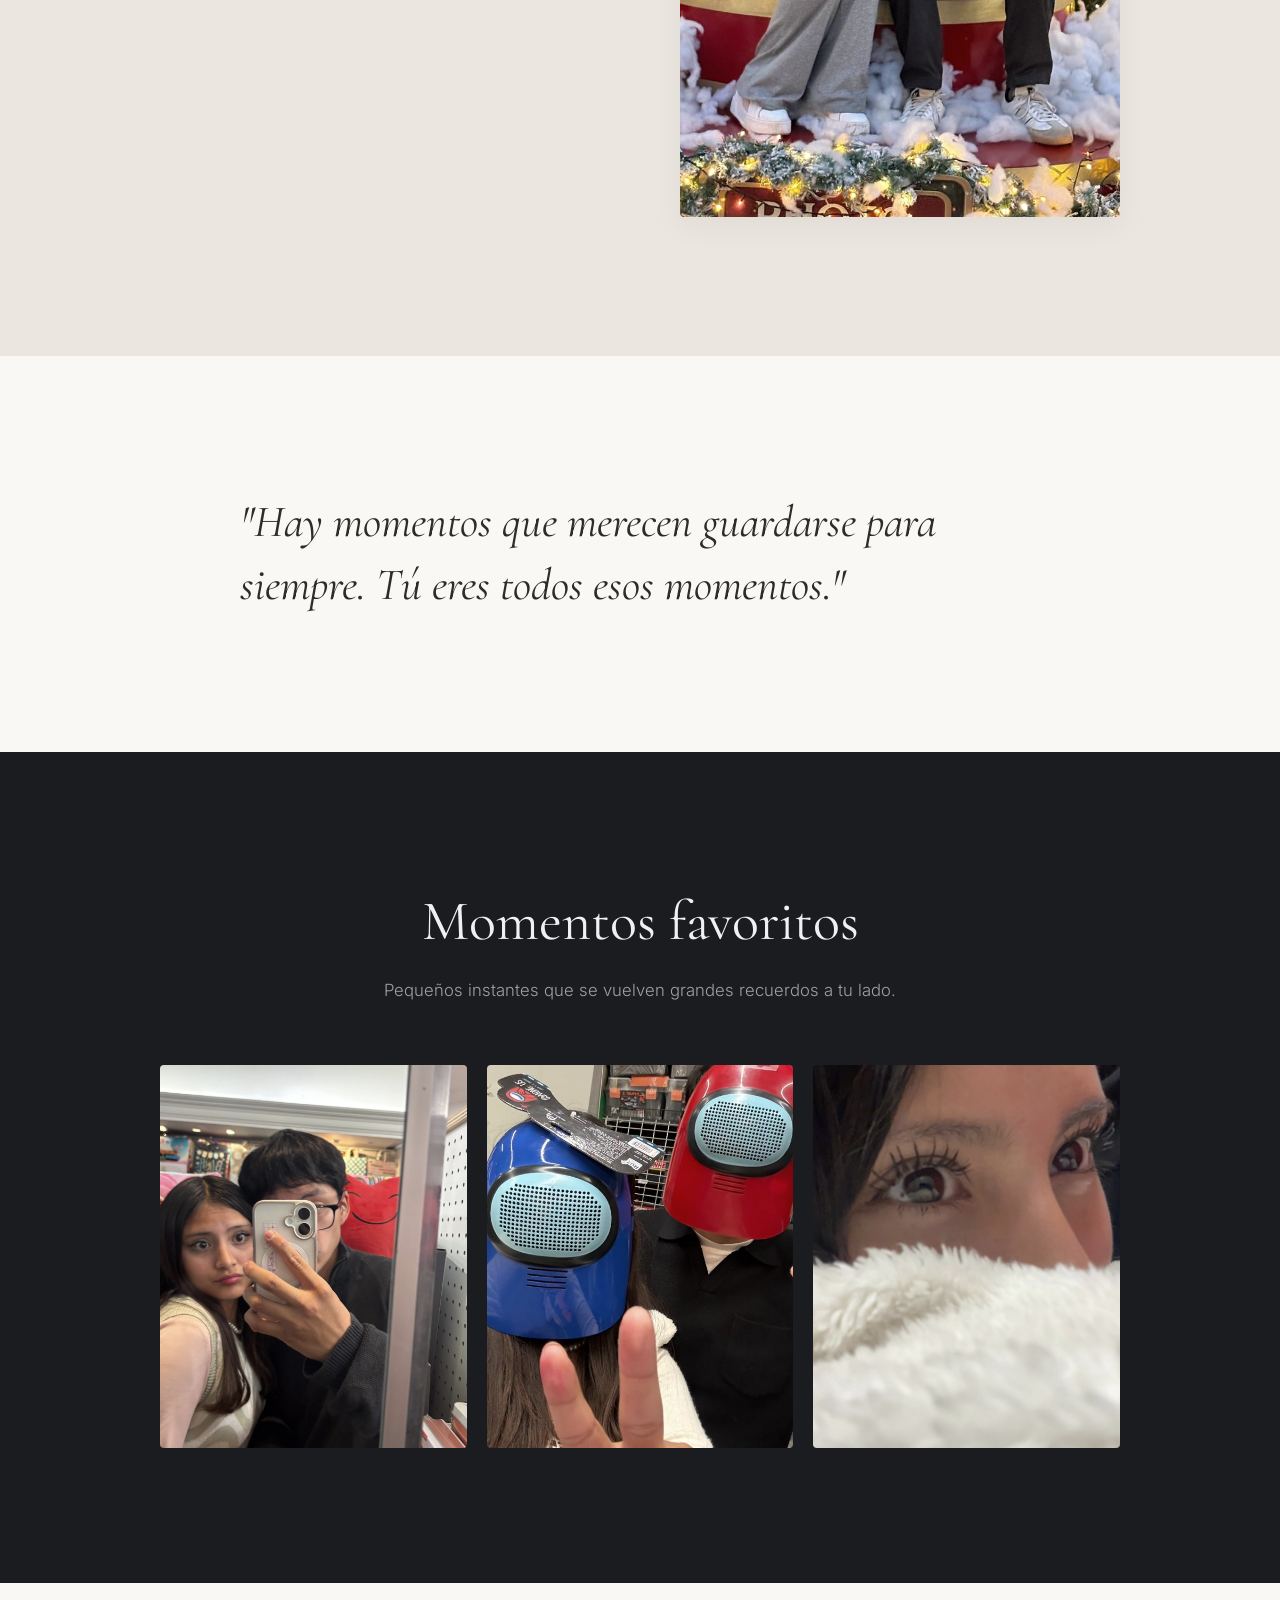
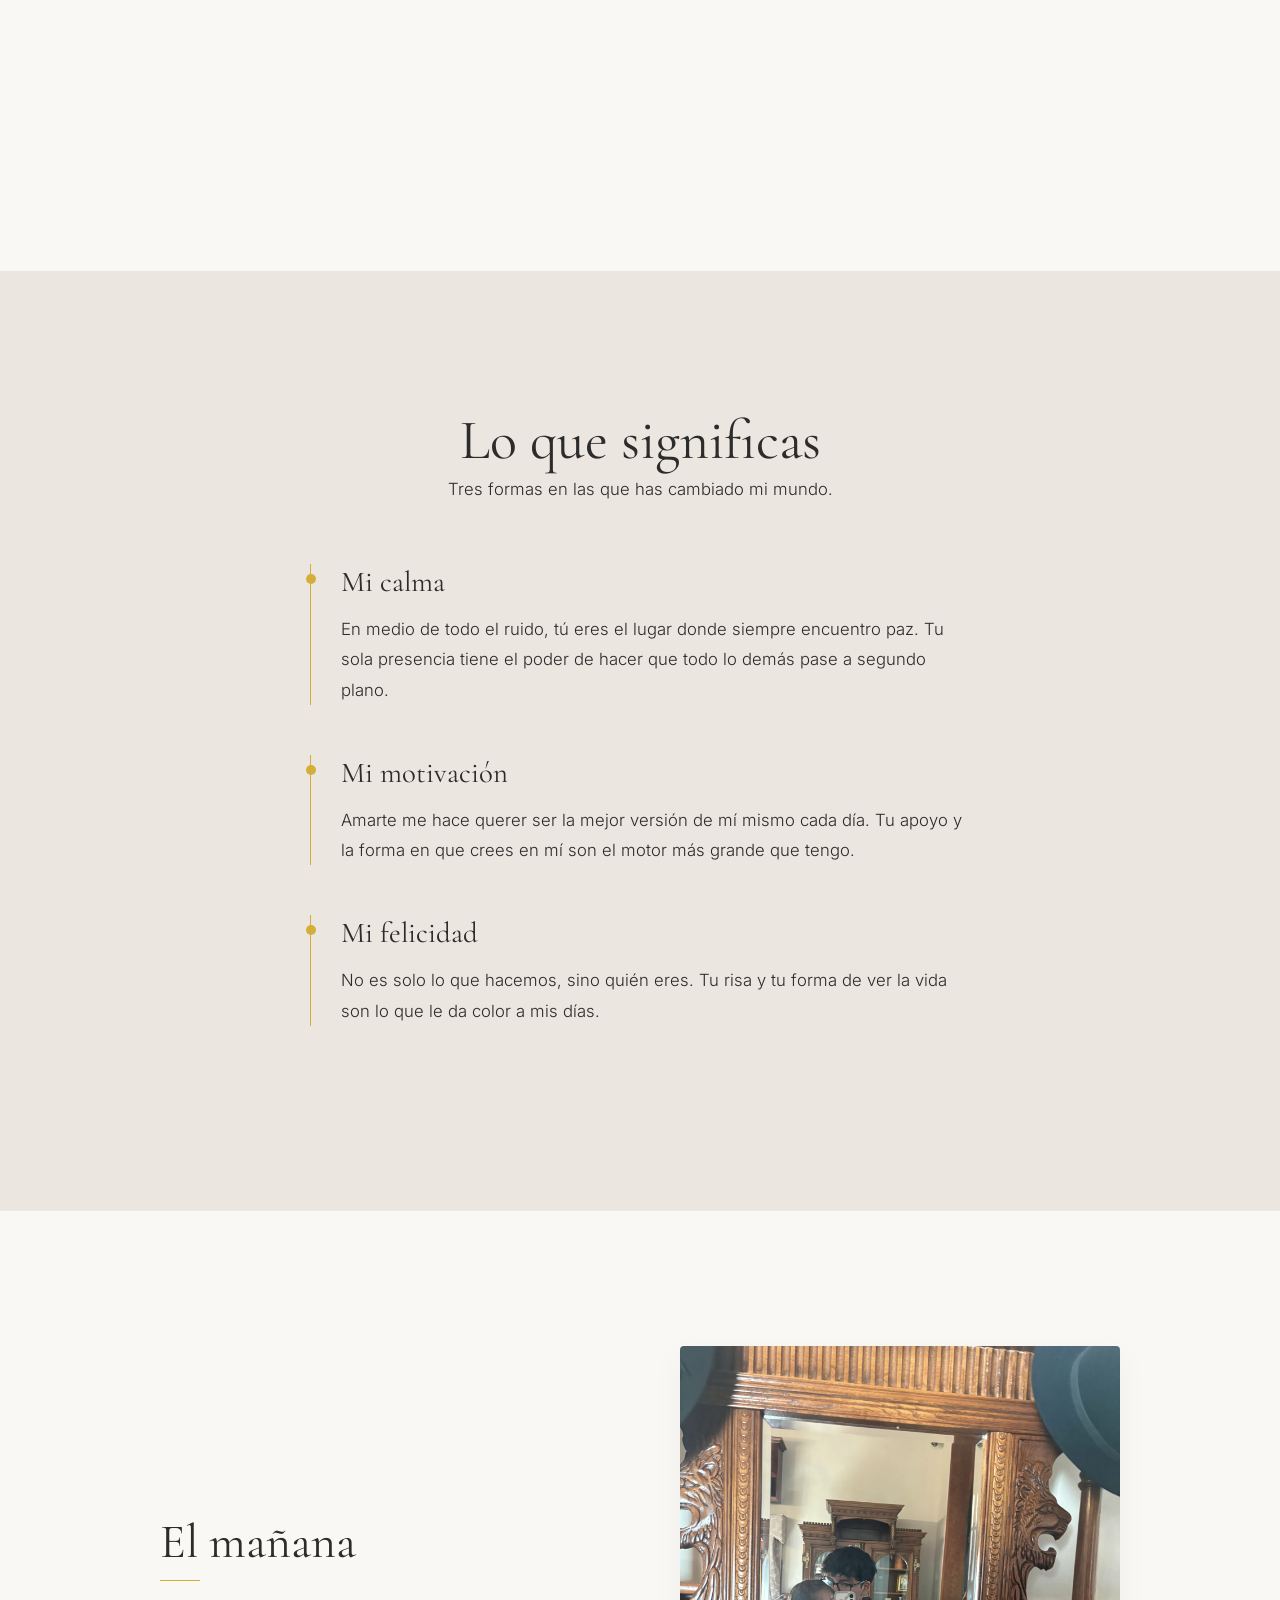
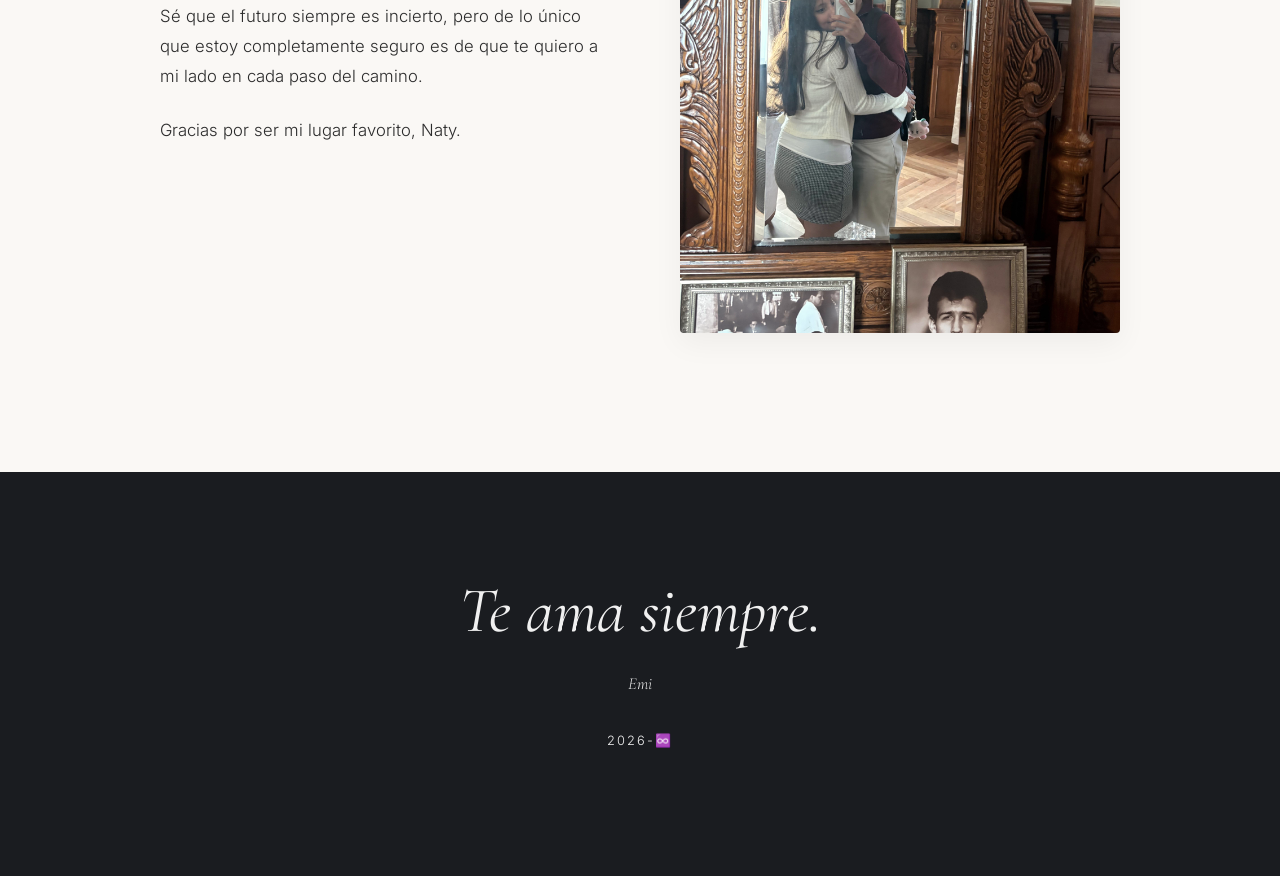
==== commit e60e2fe8: "Add files via upload" ====
--- a/index.html
+++ b/index.html
@@ -134,4 +134,4 @@
 
     <script src="script.js"></script>
 </body>
-</html>
+</html>
--- a/style.css
+++ b/style.css
@@ -173,3 +173,50 @@
     .list-item .number { margin-bottom: 10px; }
     #back-to-top { bottom: 20px; right: 20px; width: 40px; height: 40px; font-size: 1.2rem; }
 }
+/* --- COPIAR AL FINAL DE TU CSS ACTUAL --- */
+
+#music-control {
+    position: fixed;
+    bottom: 30px;
+    left: 30px; /* Lado opuesto al botón de volver arriba */
+    width: 50px;
+    height: 50px;
+    background-color: var(--accent);
+    color: #fff;
+    border: none;
+    border-radius: 50%;
+    font-size: 1.2rem;
+    cursor: pointer;
+    display: flex;
+    justify-content: center;
+    align-items: center;
+    transition: all 0.4s cubic-bezier(0.175, 0.885, 0.32, 1.275);
+    box-shadow: 0 4px 15px rgba(0,0,0,0.2);
+    z-index: 1000;
+}
+
+#music-control:hover {
+    transform: scale(1.1) translateY(-3px);
+    background-color: #b8962d;
+}
+
+/* Animación de latido cuando la música está sonando */
+#music-control.playing {
+    animation: music-pulse 2s infinite;
+}
+
+@keyframes music-pulse {
+    0% { box-shadow: 0 0 0 0 rgba(212, 175, 55, 0.7); }
+    70% { box-shadow: 0 0 0 15px rgba(212, 175, 55, 0); }
+    100% { box-shadow: 0 0 0 0 rgba(212, 175, 55, 0); }
+}
+
+/* Ajuste para móviles */
+@media (max-width: 768px) {
+    #music-control {
+        bottom: 20px;
+        left: 20px;
+        width: 45px;
+        height: 45px;
+    }
+}
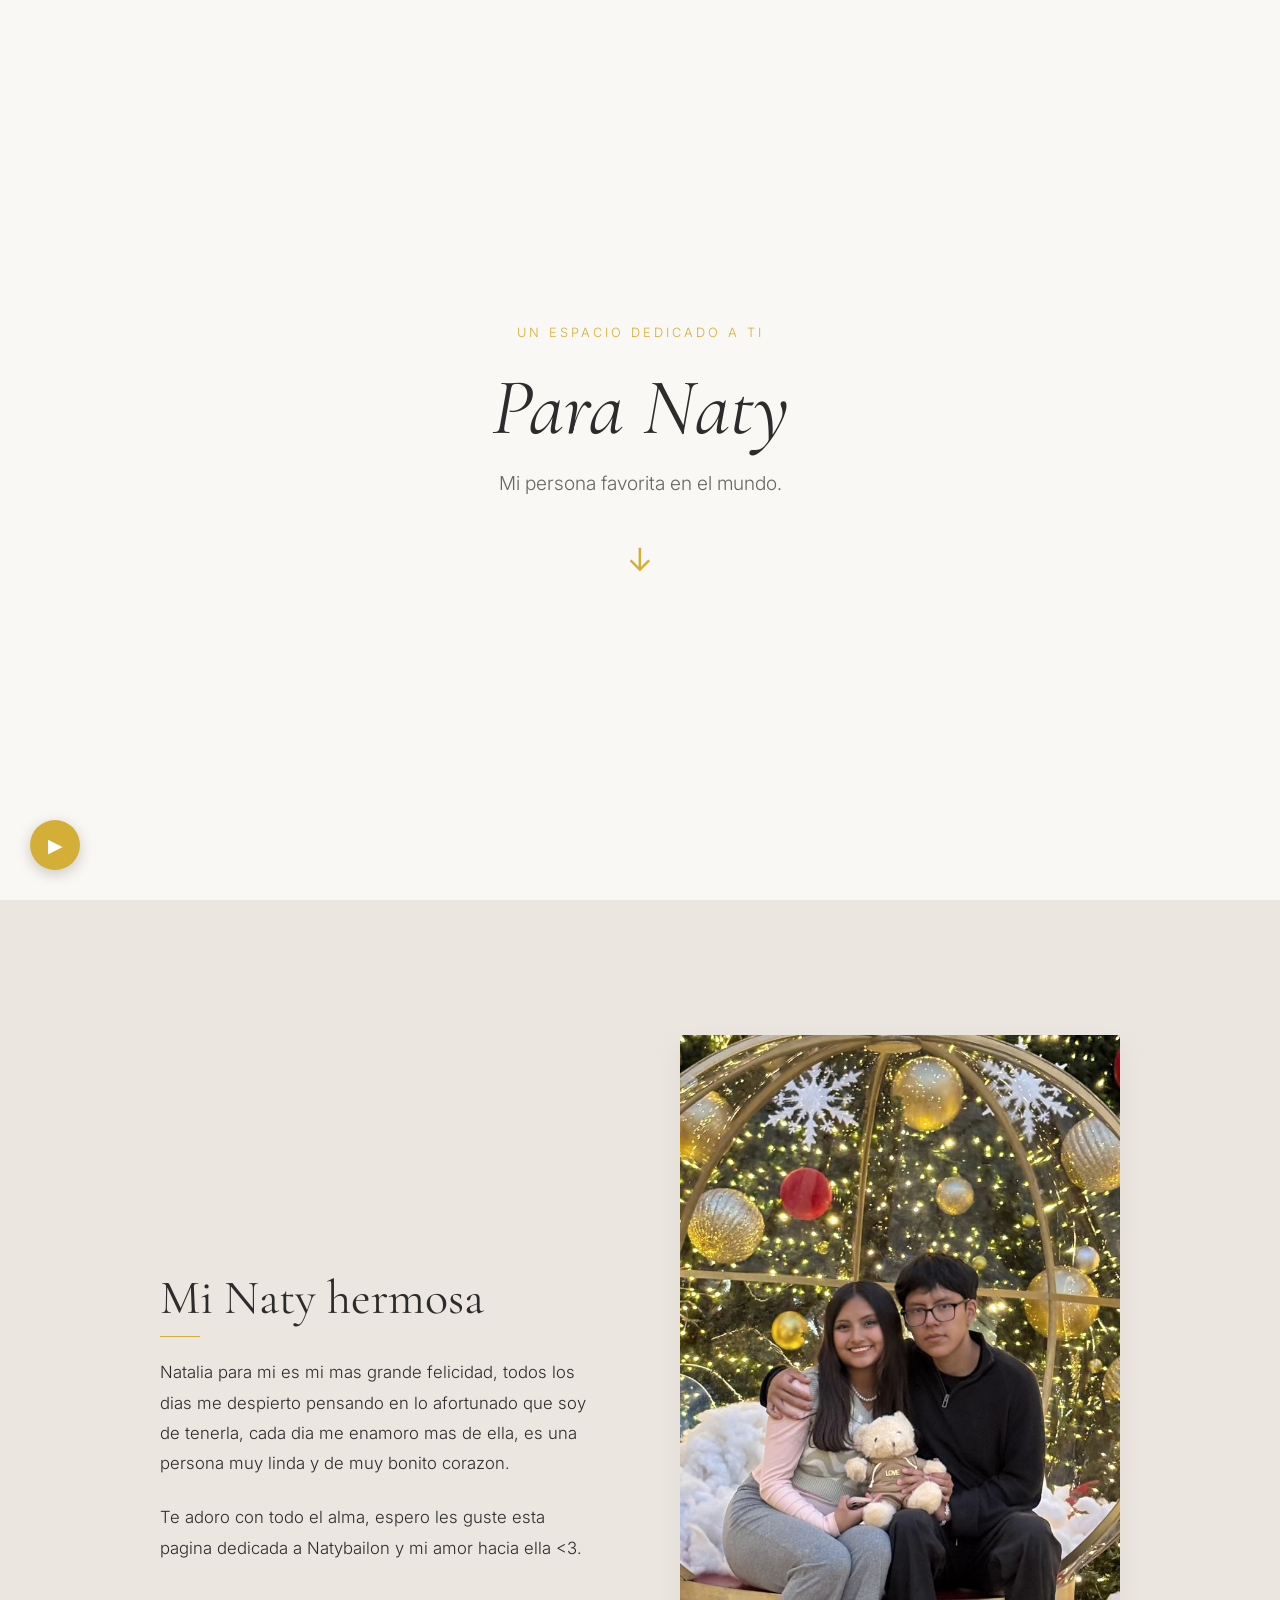
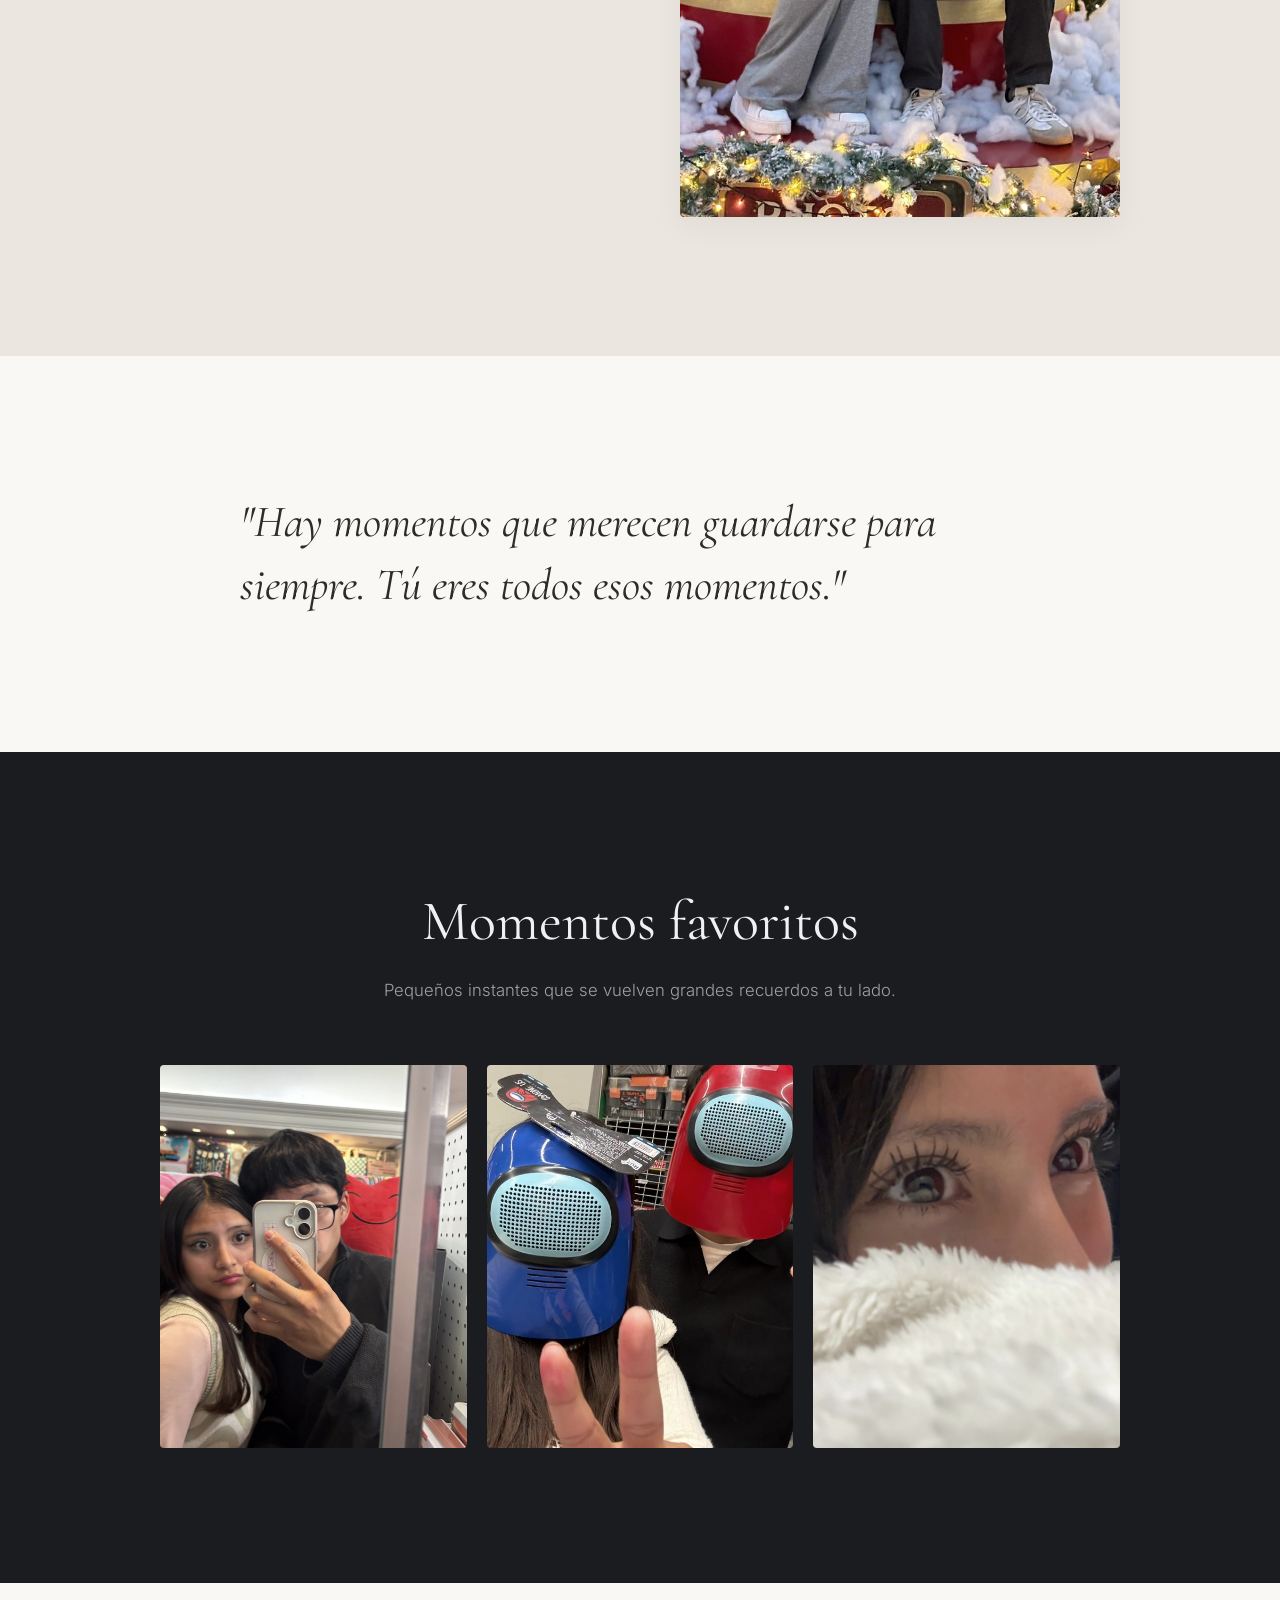
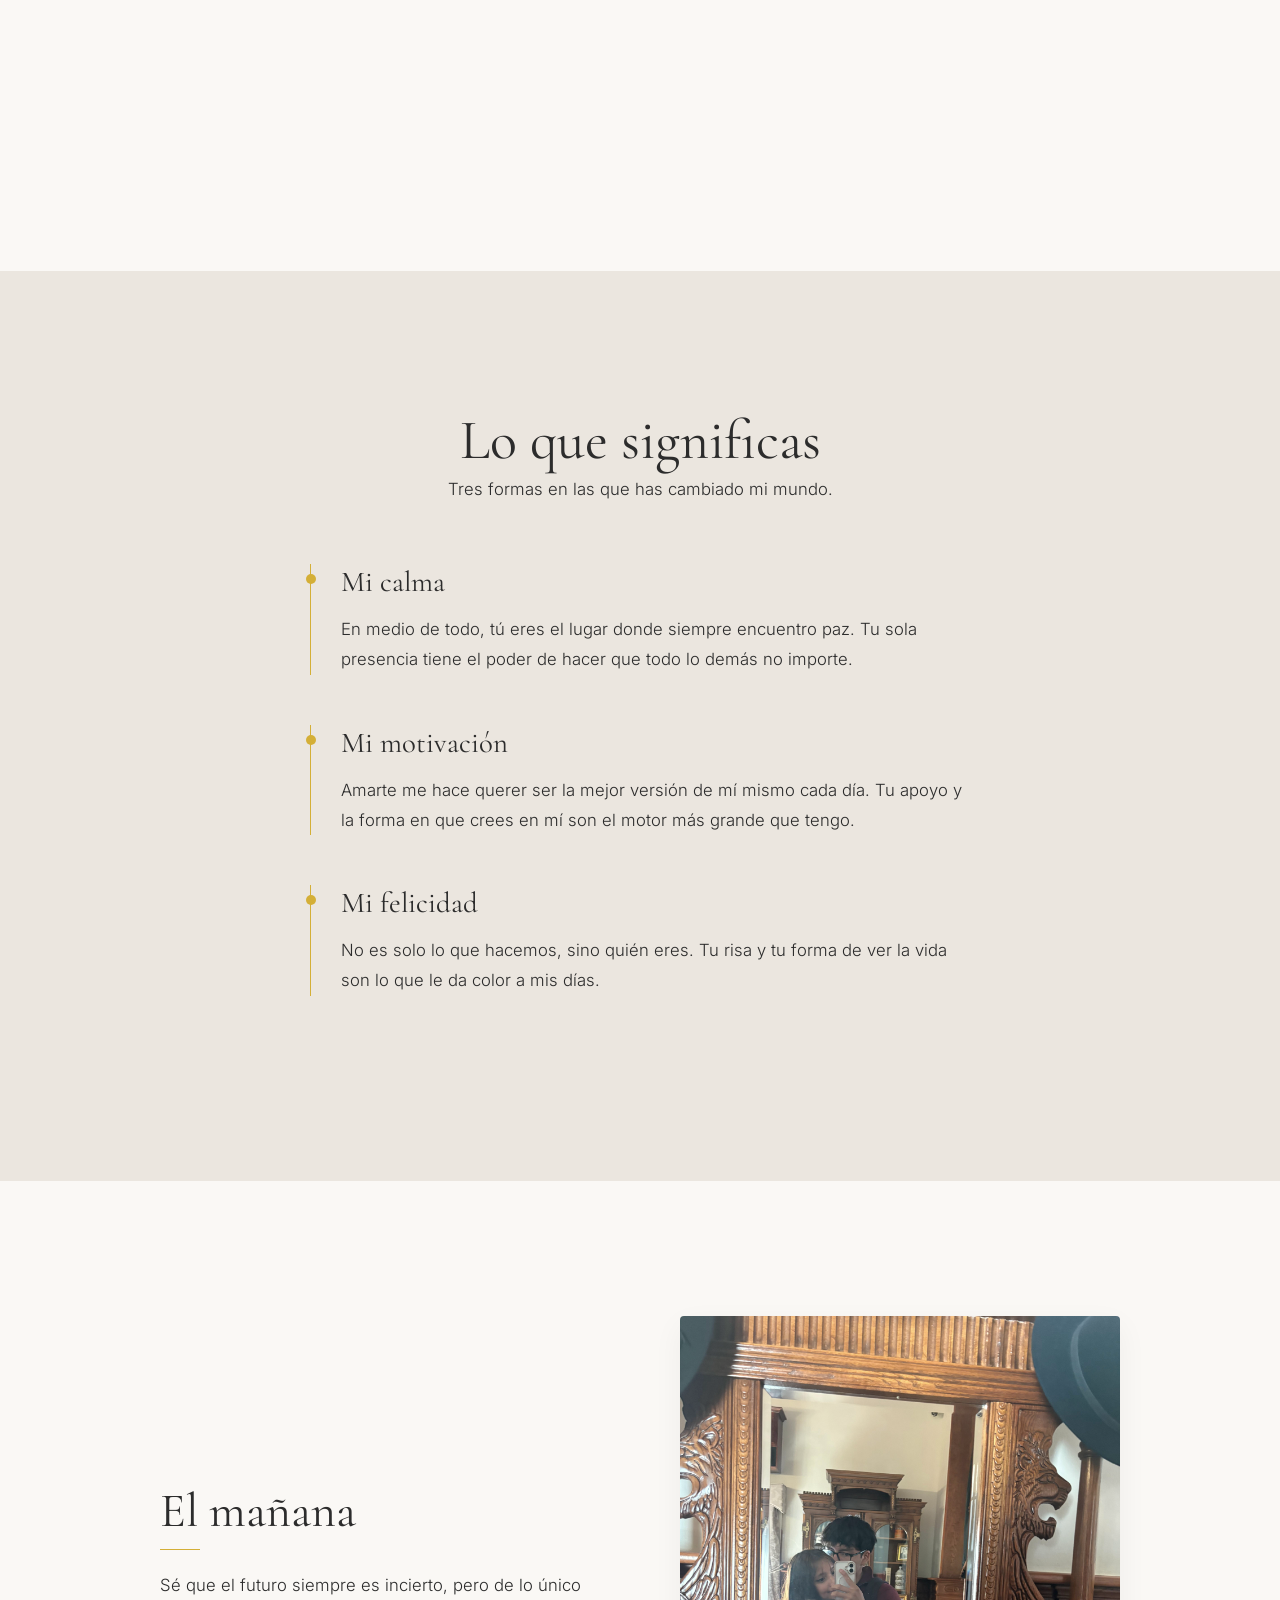
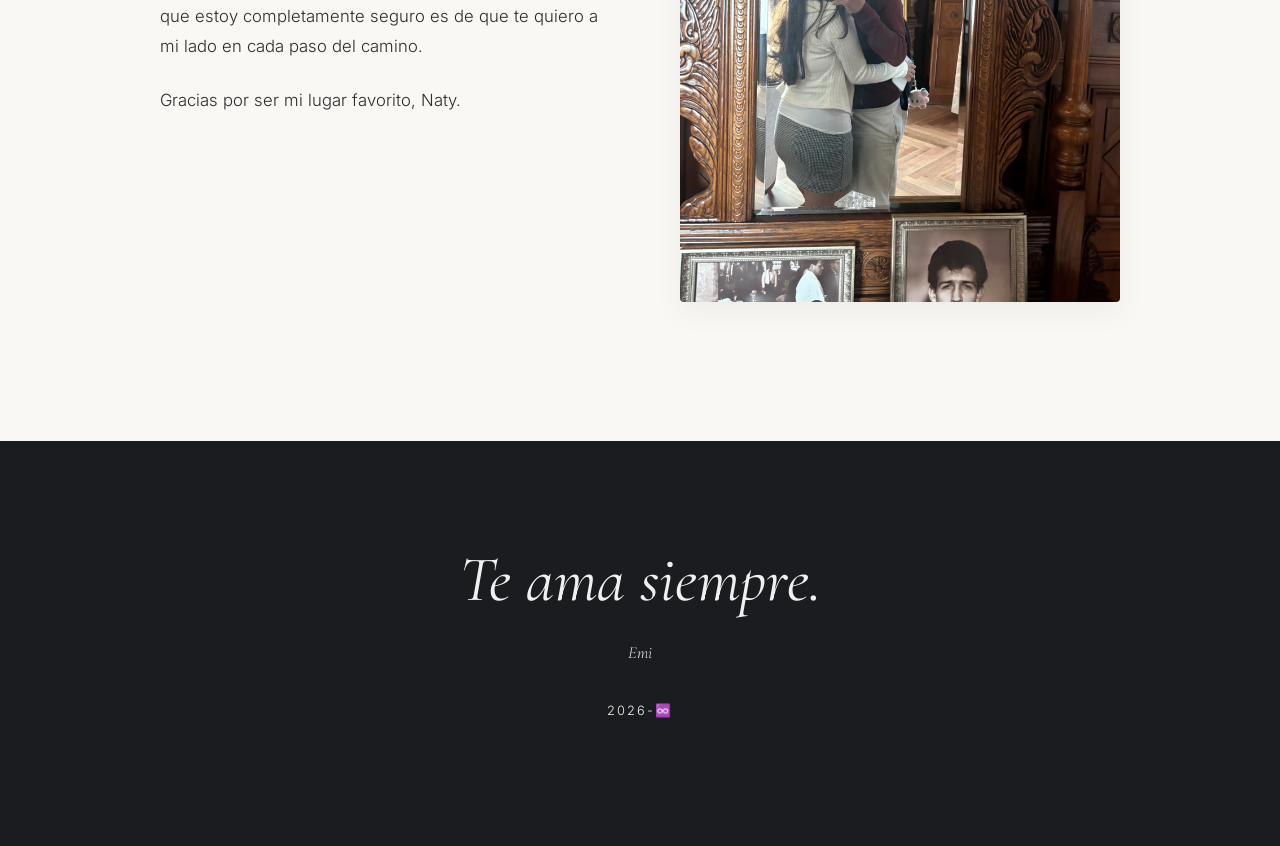
==== commit fac32295: "Update index.html" ====
--- a/index.html
+++ b/index.html
@@ -90,7 +90,7 @@
             <div class="timeline">
                 <div class="timeline-item">
                     <h3>Mi calma</h3>
-                    <p>En medio de todo el ruido, tú eres el lugar donde siempre encuentro paz. Tu sola presencia tiene el poder de hacer que todo lo demás pase a segundo plano.</p>
+                    <p>En medio de todo, tú eres el lugar donde siempre encuentro paz. Tu sola presencia tiene el poder de hacer que todo lo demás no importe.</p>
                 </div>
                 <div class="timeline-item">
                     <h3>Mi motivación</h3>
@@ -134,4 +134,4 @@
 
     <script src="script.js"></script>
 </body>
-</html>+</html>
